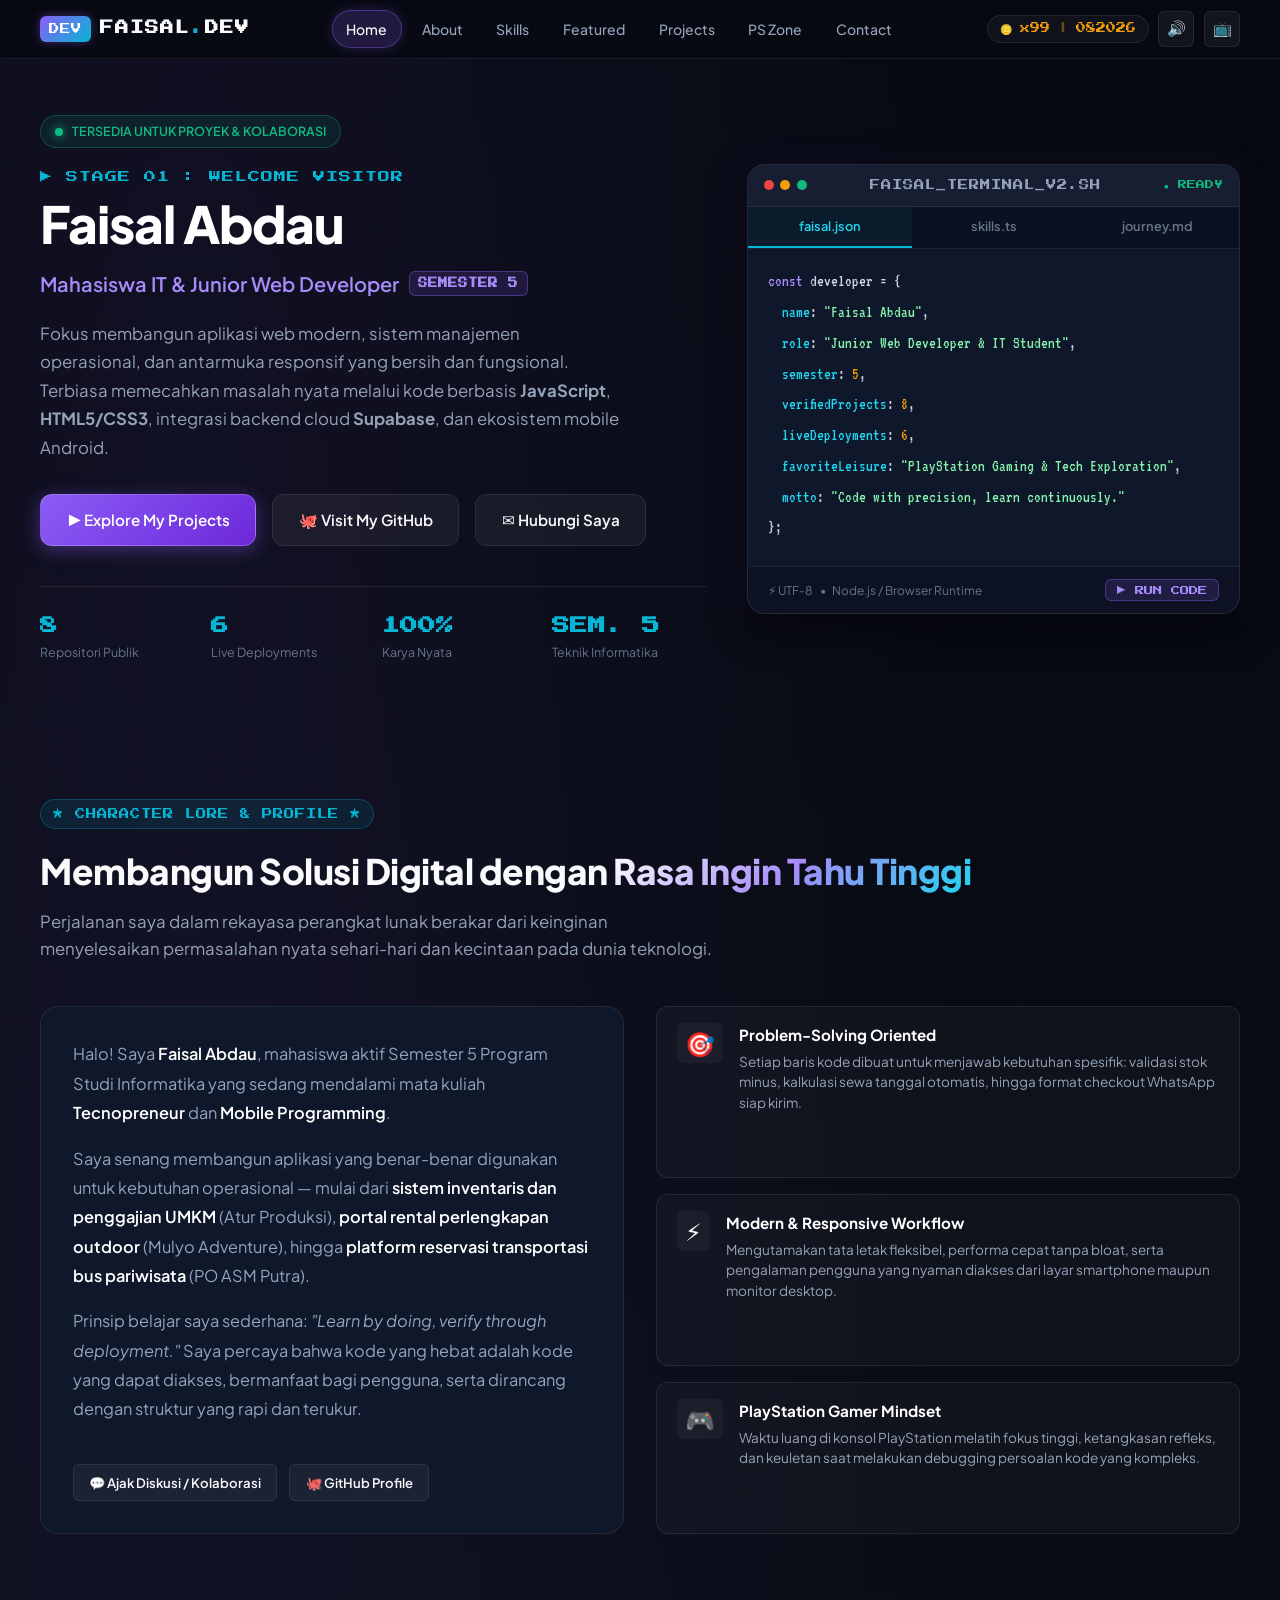
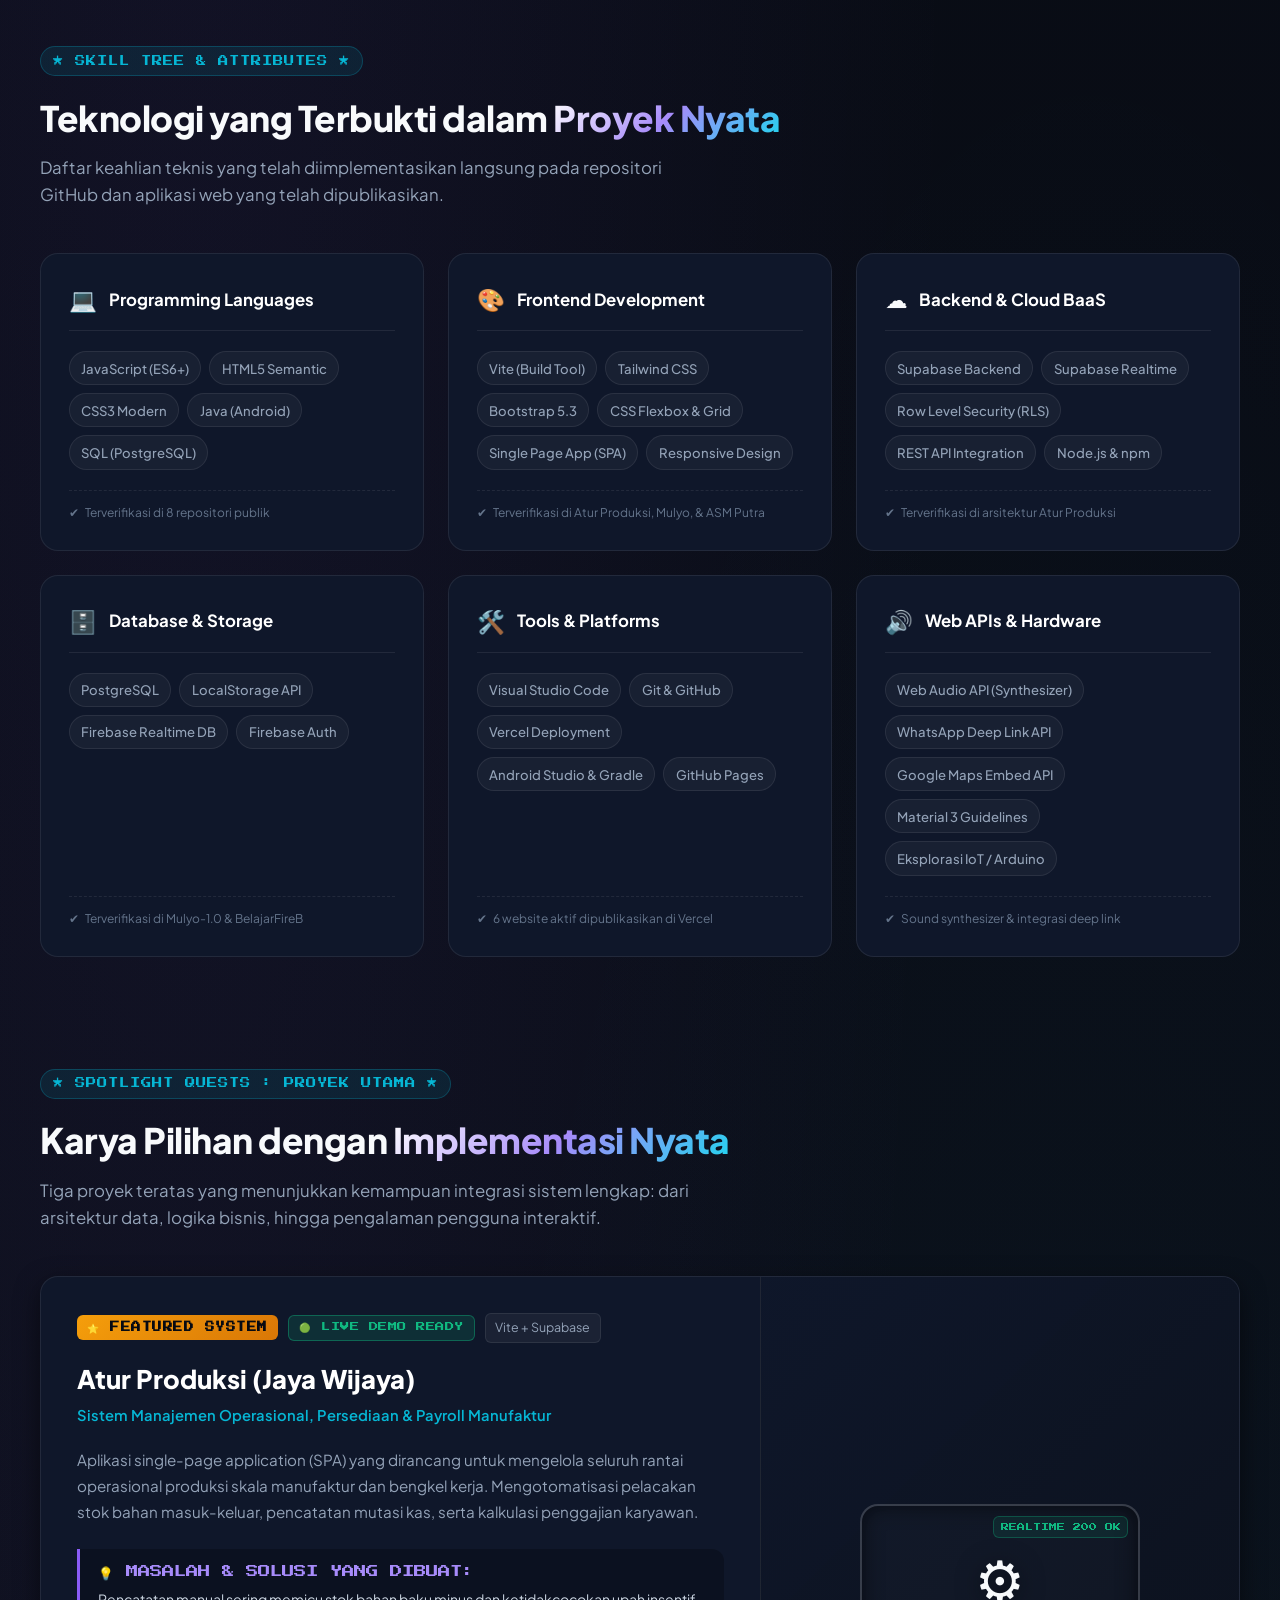
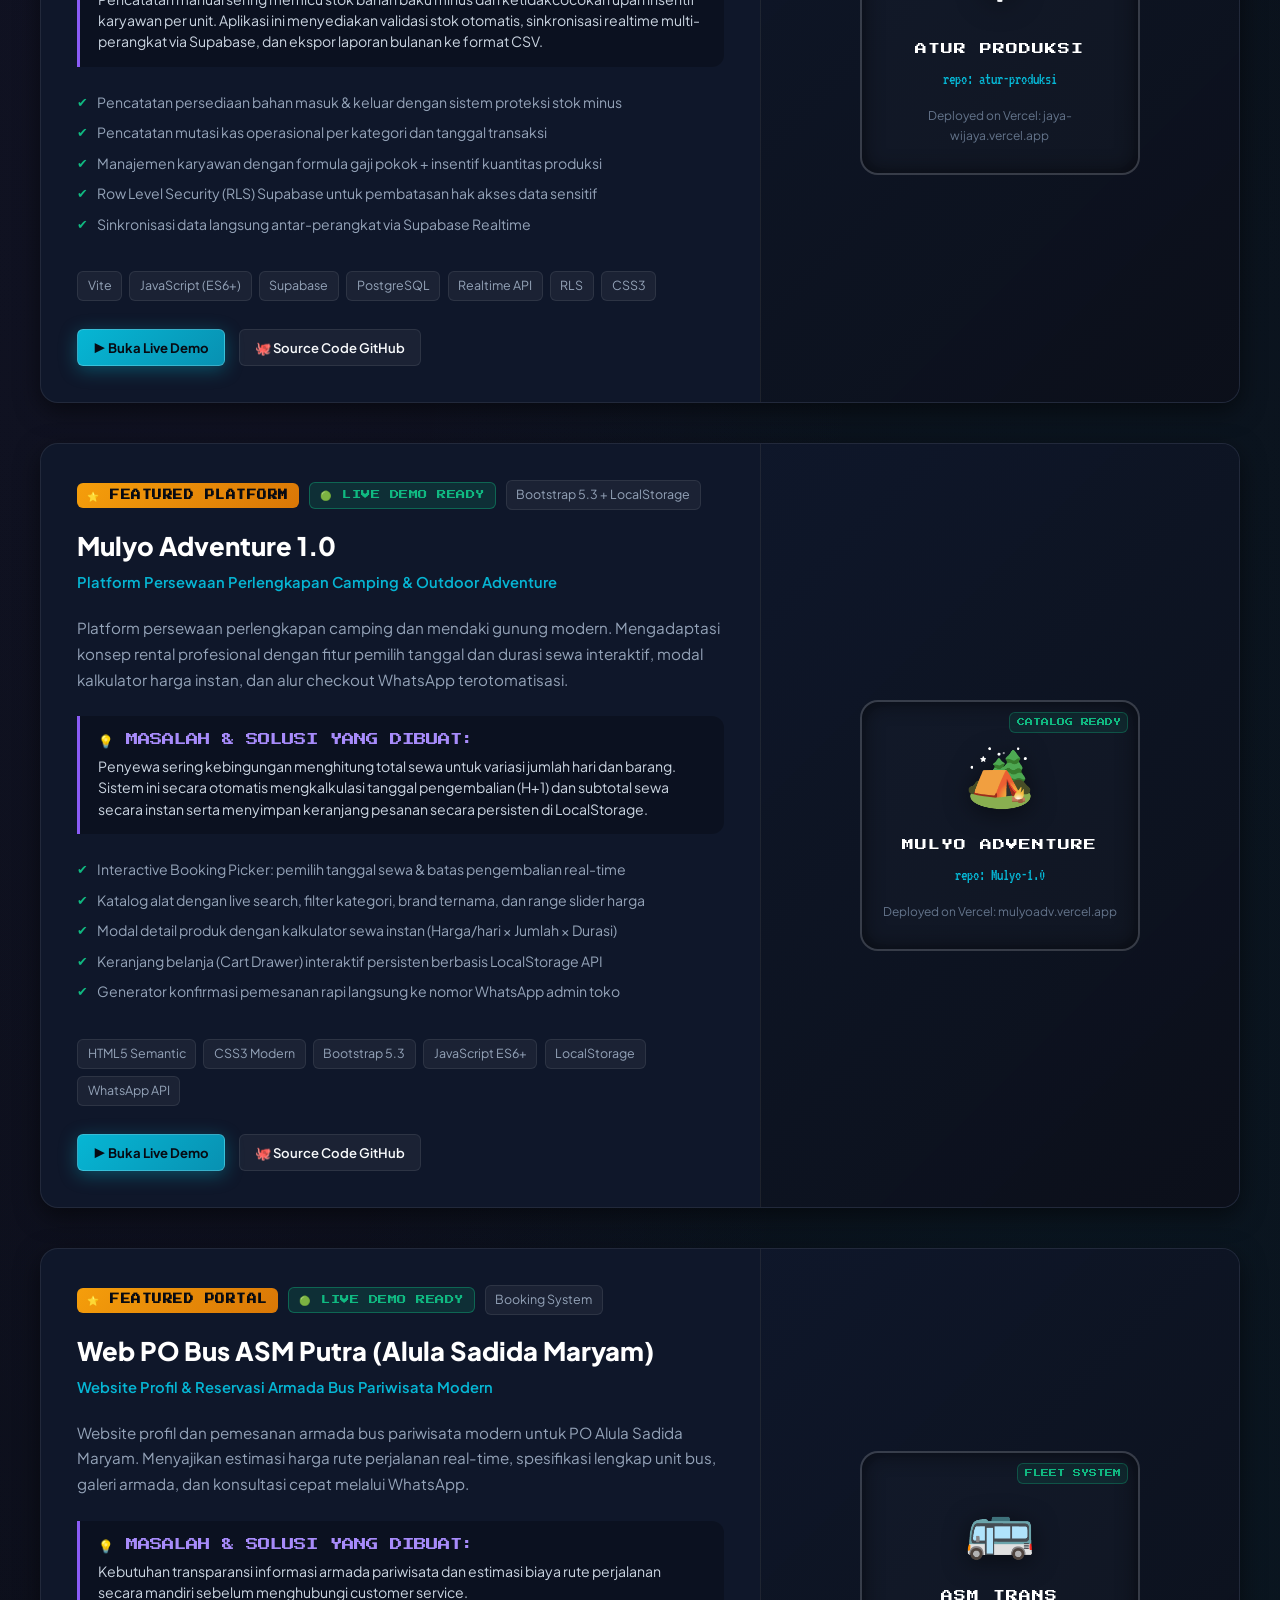
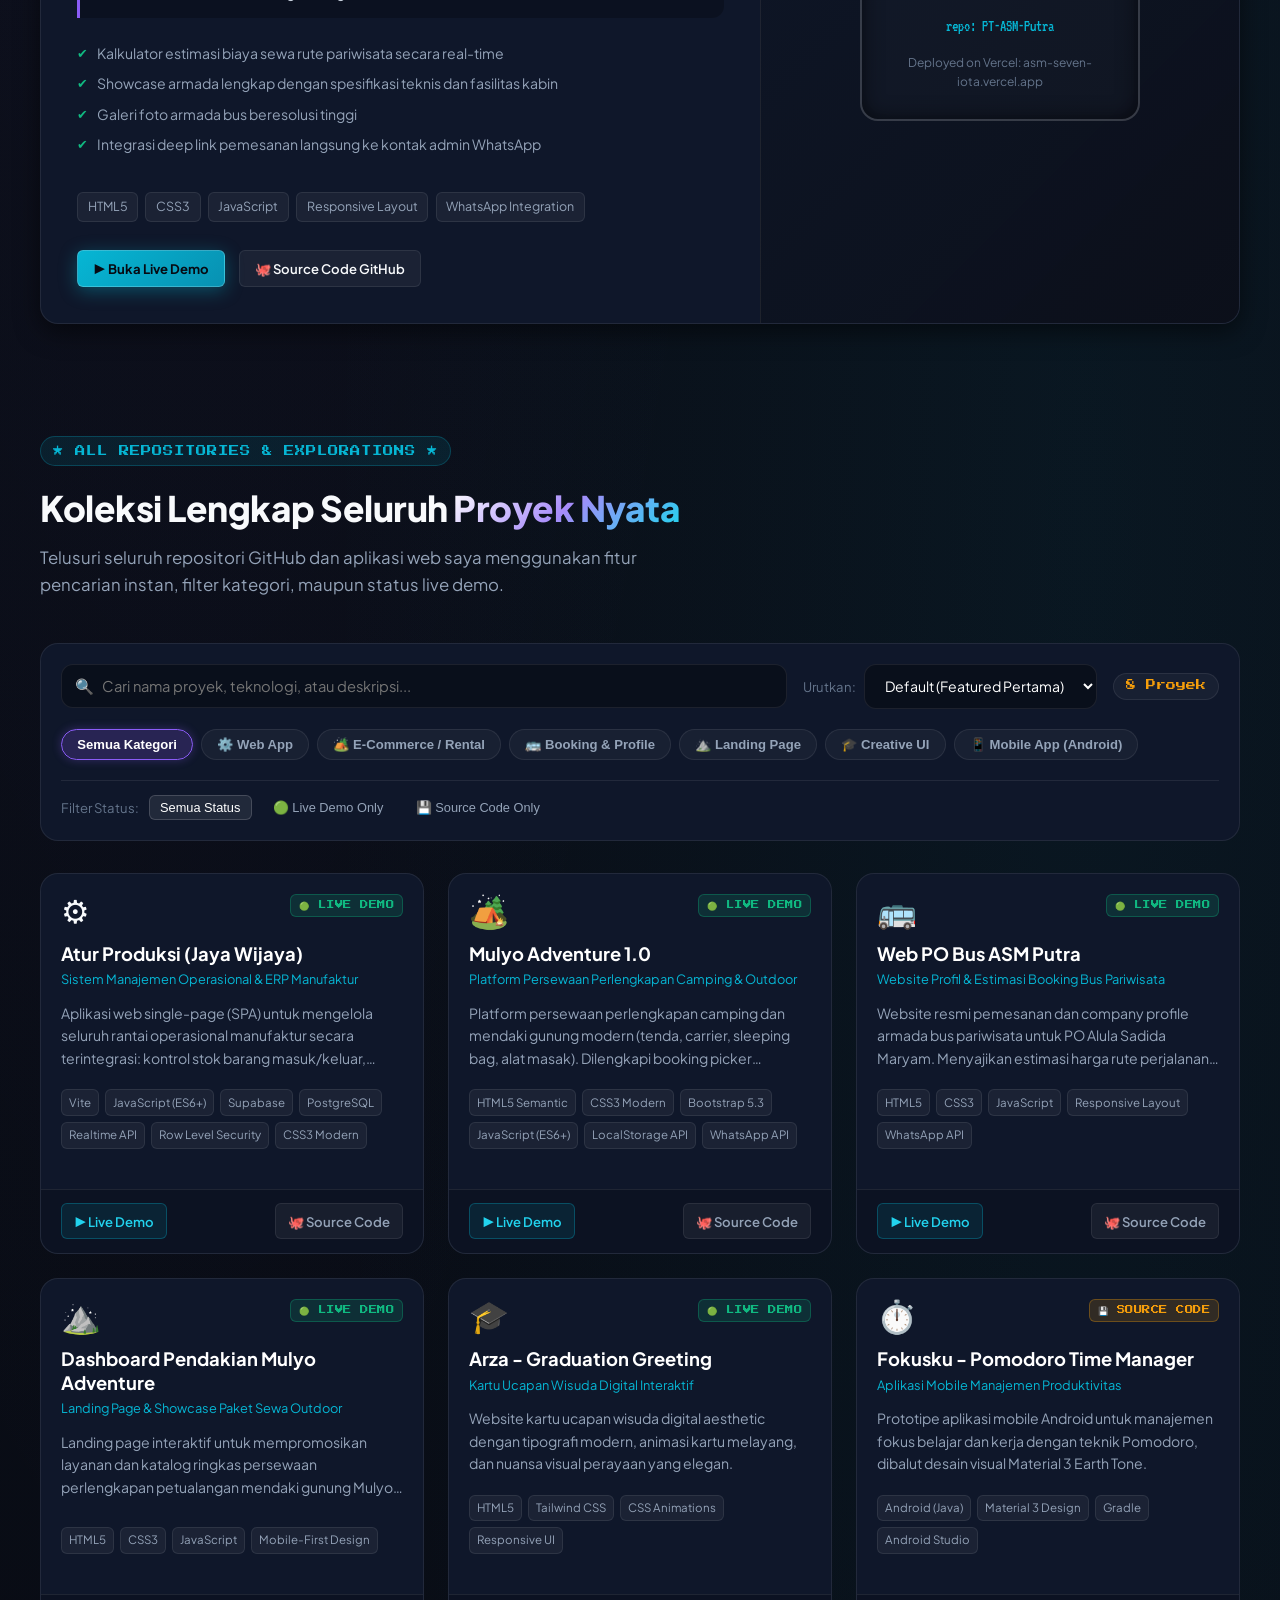
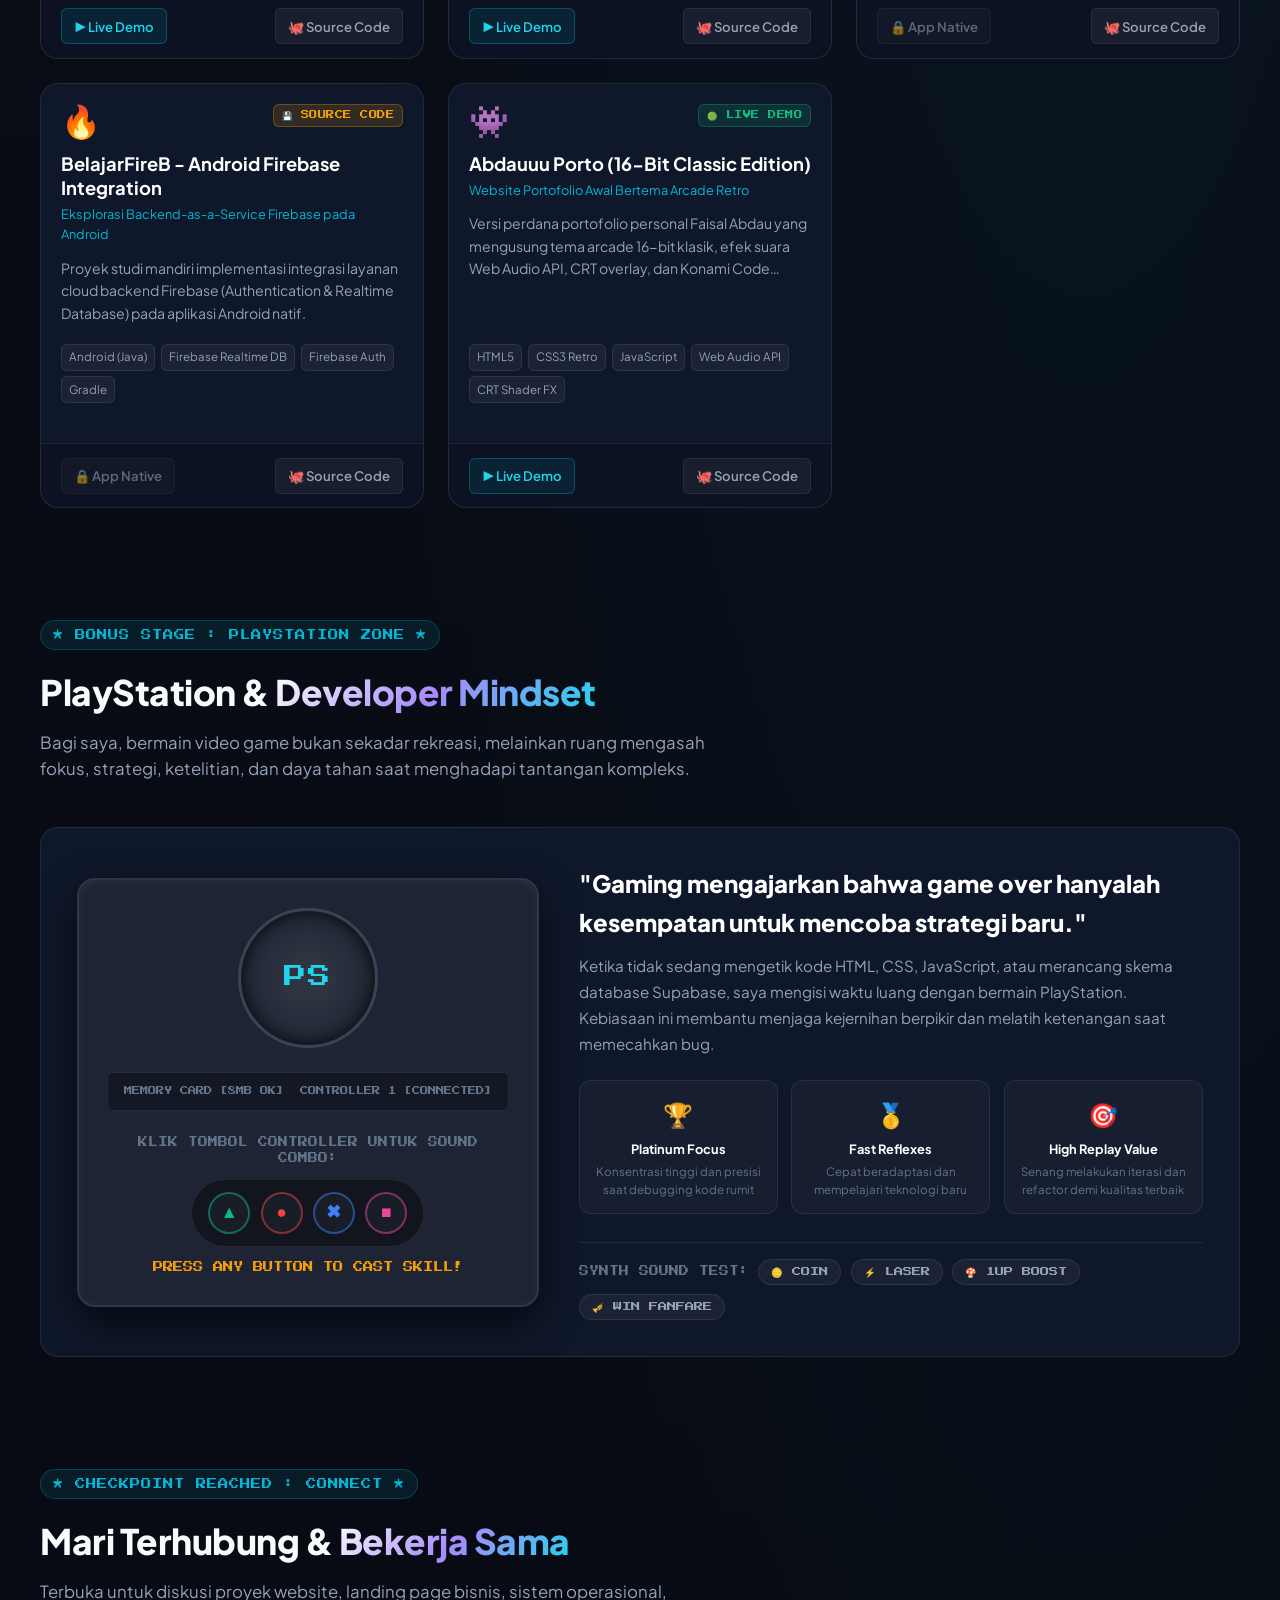
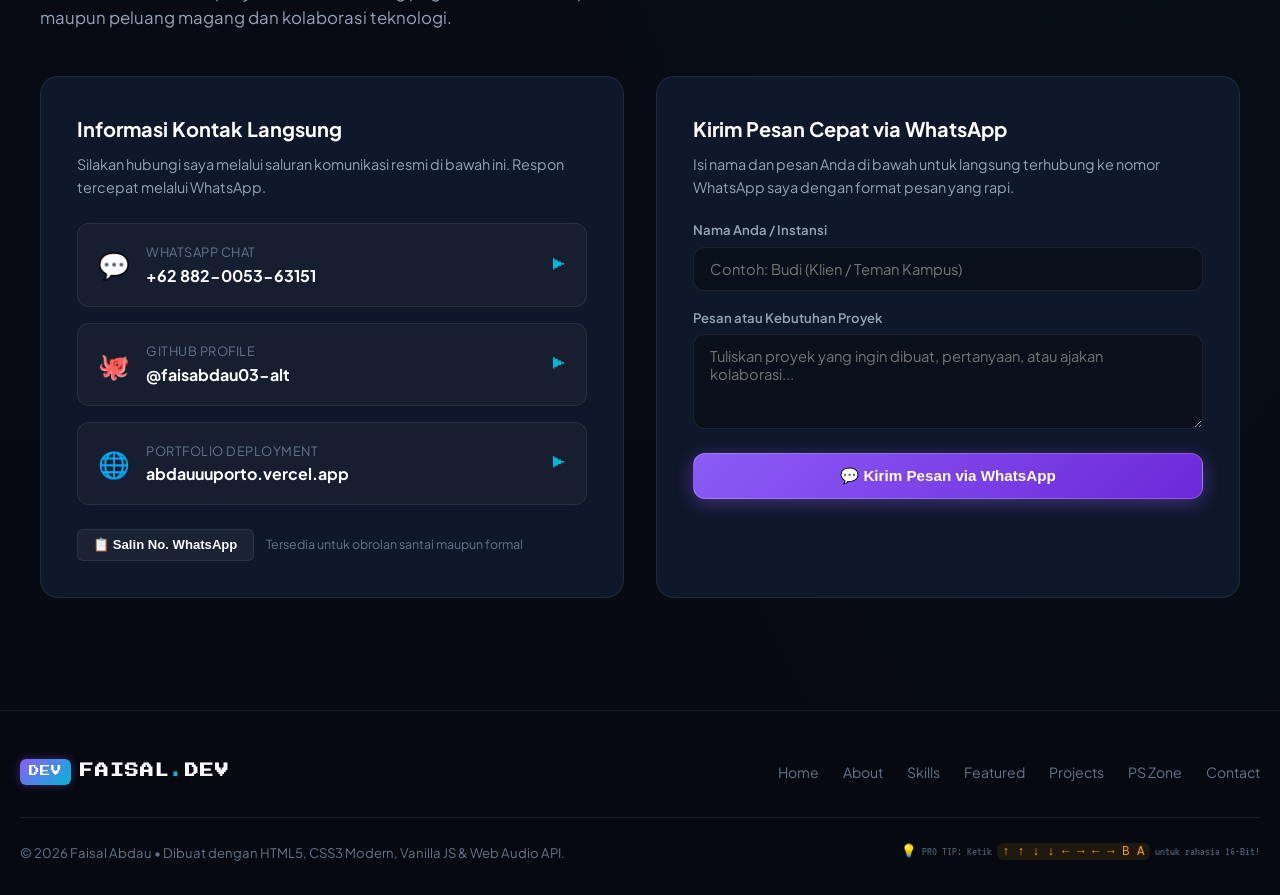
==== index.html @ 32df9ae3 "feat: initial commit modern developer portfolio with 16-bit retro touches" ====
<!DOCTYPE html>
<html lang="id">
<head>
  <meta charset="UTF-8">
  <meta name="viewport" content="width=device-width, initial-scale=1.0">
  <meta http-equiv="X-UA-Compatible" content="IE=edge">
  
  <title>FAISAL ABDAU | Junior Web Developer & IT Student</title>
  <meta name="description" content="Portofolio resmi Faisal Abdau (@faisabdau03-alt) — Mahasiswa IT Semester 5 & Junior Web Developer. Menampilkan proyek nyata seperti Atur Produksi, Mulyo Adventure, PO Bus ASM Putra, dan aplikasi mobile.">
  <meta name="author" content="Faisal Abdau">
  <meta name="keywords" content="Faisal Abdau, Web Developer, Frontend Developer, Portofolio Developer, Supabase, Vite, Bootstrap, Tailwind, Tecnopreneur">

  <!-- Open Graph Meta Tags (Optimized for Instagram Bio & Social Share) -->
  <meta property="og:title" content="FAISAL ABDAU | Web Developer Portfolio">
  <meta property="og:description" content="Karya nyata dan aplikasi web oleh Faisal Abdau. Jelajahi proyek live demo dan source code di GitHub.">
  <meta property="og:type" content="website">
  <meta property="og:url" content="https://abdauuuporto.vercel.app">
  <meta name="theme-color" content="#070a12">

  <!-- Favicon -->
  <link rel="icon" href="data:image/svg+xml,<svg xmlns=%22http://www.w3.org/2000/svg%22 viewBox=%220 0 100 100%22><text y=%22.9em%22 font-size=%2290%22>⚡</text></svg>">

  <!-- Fonts: Google Fonts (Plus Jakarta Sans for Crisp Readability + Press Start 2P & VT323 for Retro Accents) -->
  <link rel="preconnect" href="https://fonts.googleapis.com">
  <link rel="preconnect" href="https://fonts.gstatic.com" crossorigin>
  <link href="https://fonts.googleapis.com/css2?family=Plus+Jakarta+Sans:wght@400;500;600;700;800&family=Press+Start+2P&family=VT323&display=swap" rel="stylesheet">

  <!-- Stylesheet -->
  <link rel="stylesheet" href="style.css">
</head>
<body>

  <!-- Retro Scanlines CRT Overlay (Toggled via HUD Button) -->
  <div id="crtOverlay" class="crt-overlay" aria-hidden="true"></div>

  <!-- ====================================================================
       TOP ARCADE HUD NAVBAR
       ==================================================================== -->
  <header class="arcade-hud" role="banner">
    <div class="hud-inner">
      
      <!-- Brand Logo -->
      <a href="#hero" class="hud-brand" title="Faisal Abdau - Beranda" data-sfx="blip">
        <span class="brand-badge">DEV</span>
        <span class="brand-text">FAISAL<span class="brand-dot">.</span>DEV</span>
      </a>

      <!-- Desktop Nav Menu -->
      <nav class="hud-nav" aria-label="Navigasi Utama">
        <a href="#hero" class="hud-nav-link active" data-sfx="blip">Home</a>
        <a href="#about" class="hud-nav-link" data-sfx="blip">About</a>
        <a href="#skills" class="hud-nav-link" data-sfx="blip">Skills</a>
        <a href="#featured" class="hud-nav-link" data-sfx="blip">Featured</a>
        <a href="#projects" class="hud-nav-link" data-sfx="blip">Projects</a>
        <a href="#ps-zone" class="hud-nav-link" data-sfx="blip">PS Zone</a>
        <a href="#contact" class="hud-nav-link" data-sfx="blip">Contact</a>
      </nav>

      <!-- HUD Actions: Coins, SFX, CRT, Hamburger -->
      <div class="hud-actions">
        <!-- Coin Counter & Score Clicker -->
        <div class="hud-stats-pill" id="coinBtn" title="Klik untuk insert coin! (+100 Score)">
          <span>🪙</span>
          <span id="coinCount">x99</span>
          <span style="opacity: 0.4;">|</span>
          <span id="scoreVal">082026</span>
        </div>

        <!-- SFX Toggle -->
        <button type="button" class="hud-tool-btn" id="sfxToggle" title="Matikan/Hidupkan Efek Suara Web Audio API" aria-label="Toggle Sound FX">
          <span id="sfxIcon">🔊</span>
        </button>

        <!-- CRT Scanline Toggle -->
        <button type="button" class="hud-tool-btn" id="crtToggle" title="Aktifkan/Matikan Filter Retro Scanline CRT" aria-label="Toggle CRT Effect">
          <span id="crtIcon">📺</span>
        </button>

        <!-- Mobile Hamburger Button -->
        <button type="button" class="hamburger-btn" id="hamburgerBtn" aria-label="Buka Menu Mobile">
          ☰
        </button>
      </div>

    </div>

    <!-- Mobile Navigation Drawer -->
    <nav class="mobile-nav" id="mobileNav" aria-label="Navigasi Mobile">
      <a href="#hero" class="mobile-nav-link active" data-sfx="blip">Home</a>
      <a href="#about" class="mobile-nav-link" data-sfx="blip">About Me</a>
      <a href="#skills" class="mobile-nav-link" data-sfx="blip">Skills & Stack</a>
      <a href="#featured" class="mobile-nav-link" data-sfx="blip">Featured Projects</a>
      <a href="#projects" class="mobile-nav-link" data-sfx="blip">All Projects</a>
      <a href="#ps-zone" class="mobile-nav-link" data-sfx="blip">PlayStation Zone</a>
      <a href="#contact" class="mobile-nav-link" data-sfx="blip">Contact</a>
    </nav>
  </header>

  <!-- ====================================================================
       MAIN CONTENT WRAPPER
       ==================================================================== -->
  <main class="main-wrapper">

    <!-- ==================================================================
         HERO SECTION
         ================================================================== -->
    <section id="hero" class="hero-section">
      <div class="hero-grid">
        
        <!-- Left Column: Introduction & CTA -->
        <div class="hero-text-col">
          <div class="hero-status-pill">
            <span class="pulse-dot"></span>
            <span>TERSEDIA UNTUK PROYEK & KOLABORASI</span>
          </div>

          <p class="hero-greeting">▶ STAGE 01 : WELCOME VISITOR</p>
          <h1 class="hero-name">Faisal Abdau</h1>
          
          <div class="hero-role">
            <span>Mahasiswa IT & Junior Web Developer</span>
            <span class="hero-role-badge">SEMESTER 5</span>
          </div>

          <p class="hero-bio">
            Fokus membangun aplikasi web modern, sistem manajemen operasional, dan antarmuka responsif yang bersih dan fungsional. Terbiasa memecahkan masalah nyata melalui kode berbasis <strong>JavaScript</strong>, <strong>HTML5/CSS3</strong>, integrasi backend cloud <strong>Supabase</strong>, dan ekosistem mobile Android.
          </p>

          <div class="hero-cta-group">
            <a href="#projects" class="btn btn-primary" data-sfx="coin">
              <span>▶ Explore My Projects</span>
            </a>
            <a href="https://github.com/faisabdau03-alt" target="_blank" rel="noopener noreferrer" class="btn btn-secondary" data-sfx="select">
              <span>🐙 Visit My GitHub</span>
            </a>
            <a href="#contact" class="btn btn-secondary" data-sfx="blip">
              <span>✉ Hubungi Saya</span>
            </a>
          </div>

          <!-- Quick Stats Row (Based on Real Verified Data) -->
          <div class="hero-quick-stats">
            <div class="stat-item">
              <span class="stat-num">8</span>
              <span class="stat-label">Repositori Publik</span>
            </div>
            <div class="stat-item">
              <span class="stat-num">6</span>
              <span class="stat-label">Live Deployments</span>
            </div>
            <div class="stat-item">
              <span class="stat-num">100%</span>
              <span class="stat-label">Karya Nyata</span>
            </div>
            <div class="stat-item">
              <span class="stat-num">SEM. 5</span>
              <span class="stat-label">Teknik Informatika</span>
            </div>
          </div>
        </div>

        <!-- Right Column: Interactive Terminal Widget -->
        <div class="hero-visual-col">
          <div class="hero-widget-card">
            
            <div class="widget-header">
              <div class="widget-dots">
                <span class="w-dot red"></span>
                <span class="w-dot yellow"></span>
                <span class="w-dot green"></span>
              </div>
              <span class="widget-title">FAISAL_TERMINAL_V2.SH</span>
              <span style="font-family: var(--font-retro); font-size: 0.55rem; color: var(--accent-emerald);">● READY</span>
            </div>

            <!-- Terminal Tabs -->
            <div class="widget-tabs">
              <div class="widget-tab active" data-tab="profile">faisal.json</div>
              <div class="widget-tab" data-tab="skills">skills.ts</div>
              <div class="widget-tab" data-tab="journey">journey.md</div>
            </div>

            <!-- Terminal Code Display -->
            <div class="widget-body" id="terminalCodeBody">
              <div class="code-line"><span class="code-keyword">const</span> developer = {</div>
              <div class="code-line">&nbsp;&nbsp;<span class="code-prop">name</span>: <span class="code-str">"Faisal Abdau"</span>,</div>
              <div class="code-line">&nbsp;&nbsp;<span class="code-prop">role</span>: <span class="code-str">"Junior Web Developer & IT Student"</span>,</div>
              <div class="code-line">&nbsp;&nbsp;<span class="code-prop">semester</span>: <span class="code-num">5</span>,</div>
              <div class="code-line">&nbsp;&nbsp;<span class="code-prop">verifiedProjects</span>: <span class="code-num">8</span>,</div>
              <div class="code-line">&nbsp;&nbsp;<span class="code-prop">liveDeployments</span>: <span class="code-num">6</span>,</div>
              <div class="code-line">&nbsp;&nbsp;<span class="code-prop">favoriteLeisure</span>: <span class="code-str">"PlayStation Gaming & Tech Exploration"</span>,</div>
              <div class="code-line">&nbsp;&nbsp;<span class="code-prop">motto</span>: <span class="code-str">"Code with precision, learn continuously."</span></div>
              <div class="code-line">};</div>
            </div>

            <div class="widget-footer">
              <div class="widget-footer-info">
                <span>⚡ UTF-8</span>
                <span>•</span>
                <span>Node.js / Browser Runtime</span>
              </div>
              <button type="button" class="widget-interactive-btn" id="terminalRunBtn" title="Jalankan kode simulasi">
                ▶ RUN CODE
              </button>
            </div>

          </div>
        </div>

      </div>
    </section>


    <!-- ==================================================================
         ABOUT ME SECTION
         ================================================================== -->
    <section id="about" class="section">
      <div class="section-header">
        <span class="section-tag">★ CHARACTER LORE & PROFILE ★</span>
        <h2 class="section-title">Membangun Solusi Digital dengan <span class="gradient-text">Rasa Ingin Tahu Tinggi</span></h2>
        <p class="section-desc">
          Perjalanan saya dalam rekayasa perangkat lunak berakar dari keinginan menyelesaikan permasalahan nyata sehari-hari dan kecintaan pada dunia teknologi.
        </p>
      </div>

      <div class="about-grid">
        <!-- Narrative Card -->
        <article class="about-card">
          <div class="about-narrative">
            <p>
              Halo! Saya <strong>Faisal Abdau</strong>, mahasiswa aktif Semester 5 Program Studi Informatika yang sedang mendalami mata kuliah <strong>Tecnopreneur</strong> dan <strong>Mobile Programming</strong>.
            </p>
            <p>
              Saya senang membangun aplikasi yang benar-benar digunakan untuk kebutuhan operasional — mulai dari <strong>sistem inventaris dan penggajian UMKM</strong> (Atur Produksi), <strong>portal rental perlengkapan outdoor</strong> (Mulyo Adventure), hingga <strong>platform reservasi transportasi bus pariwisata</strong> (PO ASM Putra).
            </p>
            <p>
              Prinsip belajar saya sederhana: <em>"Learn by doing, verify through deployment."</em> Saya percaya bahwa kode yang hebat adalah kode yang dapat diakses, bermanfaat bagi pengguna, serta dirancang dengan struktur yang rapi dan terukur.
            </p>
          </div>

          <div style="display: flex; gap: 0.75rem; flex-wrap: wrap;">
            <a href="#contact" class="btn btn-secondary btn-sm" data-sfx="coin">
              <span>💬 Ajak Diskusi / Kolaborasi</span>
            </a>
            <a href="https://github.com/faisabdau03-alt" target="_blank" rel="noopener noreferrer" class="btn btn-secondary btn-sm" data-sfx="select">
              <span>🐙 GitHub Profile</span>
            </a>
          </div>
        </article>

        <!-- Pillars Card -->
        <div class="about-pillars">
          <div class="pillar-item">
            <div class="pillar-icon">🎯</div>
            <div>
              <h3 class="pillar-title">Problem-Solving Oriented</h3>
              <p class="pillar-desc">
                Setiap baris kode dibuat untuk menjawab kebutuhan spesifik: validasi stok minus, kalkulasi sewa tanggal otomatis, hingga format checkout WhatsApp siap kirim.
              </p>
            </div>
          </div>

          <div class="pillar-item">
            <div class="pillar-icon">⚡</div>
            <div>
              <h3 class="pillar-title">Modern & Responsive Workflow</h3>
              <p class="pillar-desc">
                Mengutamakan tata letak fleksibel, performa cepat tanpa bloat, serta pengalaman pengguna yang nyaman diakses dari layar smartphone maupun monitor desktop.
              </p>
            </div>
          </div>

          <div class="pillar-item">
            <div class="pillar-icon">🎮</div>
            <div>
              <h3 class="pillar-title">PlayStation Gamer Mindset</h3>
              <p class="pillar-desc">
                Waktu luang di konsol PlayStation melatih fokus tinggi, ketangkasan refleks, dan keuletan saat melakukan debugging persoalan kode yang kompleks.
              </p>
            </div>
          </div>
        </div>
      </div>
    </section>


    <!-- ==================================================================
         SKILLS & TECHNOLOGIES
         ================================================================== -->
    <section id="skills" class="section">
      <div class="section-header">
        <span class="section-tag">★ SKILL TREE & ATTRIBUTES ★</span>
        <h2 class="section-title">Teknologi yang Terbukti dalam <span class="gradient-text">Proyek Nyata</span></h2>
        <p class="section-desc">
          Daftar keahlian teknis yang telah diimplementasikan langsung pada repositori GitHub dan aplikasi web yang telah dipublikasikan.
        </p>
      </div>

      <div class="skills-categories-grid">
        
        <!-- Category 1: Languages -->
        <div class="skill-category-card">
          <div class="skill-cat-header">
            <span class="skill-cat-icon">💻</span>
            <h3 class="skill-cat-title">Programming Languages</h3>
          </div>
          <div class="skill-tags-list">
            <span class="skill-pill">JavaScript (ES6+)</span>
            <span class="skill-pill">HTML5 Semantic</span>
            <span class="skill-pill">CSS3 Modern</span>
            <span class="skill-pill">Java (Android)</span>
            <span class="skill-pill">SQL (PostgreSQL)</span>
          </div>
          <div class="skill-proof-note">
            <span>✔</span> Terverifikasi di 8 repositori publik
          </div>
        </div>

        <!-- Category 2: Frontend Development -->
        <div class="skill-category-card">
          <div class="skill-cat-header">
            <span class="skill-cat-icon">🎨</span>
            <h3 class="skill-cat-title">Frontend Development</h3>
          </div>
          <div class="skill-tags-list">
            <span class="skill-pill">Vite (Build Tool)</span>
            <span class="skill-pill">Tailwind CSS</span>
            <span class="skill-pill">Bootstrap 5.3</span>
            <span class="skill-pill">CSS Flexbox & Grid</span>
            <span class="skill-pill">Single Page App (SPA)</span>
            <span class="skill-pill">Responsive Design</span>
          </div>
          <div class="skill-proof-note">
            <span>✔</span> Terverifikasi di Atur Produksi, Mulyo, & ASM Putra
          </div>
        </div>

        <!-- Category 3: Backend & BaaS -->
        <div class="skill-category-card">
          <div class="skill-cat-header">
            <span class="skill-cat-icon">☁️</span>
            <h3 class="skill-cat-title">Backend & Cloud BaaS</h3>
          </div>
          <div class="skill-tags-list">
            <span class="skill-pill">Supabase Backend</span>
            <span class="skill-pill">Supabase Realtime</span>
            <span class="skill-pill">Row Level Security (RLS)</span>
            <span class="skill-pill">REST API Integration</span>
            <span class="skill-pill">Node.js & npm</span>
          </div>
          <div class="skill-proof-note">
            <span>✔</span> Terverifikasi di arsitektur Atur Produksi
          </div>
        </div>

        <!-- Category 4: Database & Storage -->
        <div class="skill-category-card">
          <div class="skill-cat-header">
            <span class="skill-cat-icon">🗄️</span>
            <h3 class="skill-cat-title">Database & Storage</h3>
          </div>
          <div class="skill-tags-list">
            <span class="skill-pill">PostgreSQL</span>
            <span class="skill-pill">LocalStorage API</span>
            <span class="skill-pill">Firebase Realtime DB</span>
            <span class="skill-pill">Firebase Auth</span>
          </div>
          <div class="skill-proof-note">
            <span>✔</span> Terverifikasi di Mulyo-1.0 & BelajarFireB
          </div>
        </div>

        <!-- Category 5: Tools & Deployment -->
        <div class="skill-category-card">
          <div class="skill-cat-header">
            <span class="skill-cat-icon">🛠️</span>
            <h3 class="skill-cat-title">Tools & Platforms</h3>
          </div>
          <div class="skill-tags-list">
            <span class="skill-pill">Visual Studio Code</span>
            <span class="skill-pill">Git & GitHub</span>
            <span class="skill-pill">Vercel Deployment</span>
            <span class="skill-pill">Android Studio & Gradle</span>
            <span class="skill-pill">GitHub Pages</span>
          </div>
          <div class="skill-proof-note">
            <span>✔</span> 6 website aktif dipublikasikan di Vercel
          </div>
        </div>

        <!-- Category 6: Interactive APIs & Audio -->
        <div class="skill-category-card">
          <div class="skill-cat-header">
            <span class="skill-cat-icon">🔊</span>
            <h3 class="skill-cat-title">Web APIs & Hardware</h3>
          </div>
          <div class="skill-tags-list">
            <span class="skill-pill">Web Audio API (Synthesizer)</span>
            <span class="skill-pill">WhatsApp Deep Link API</span>
            <span class="skill-pill">Google Maps Embed API</span>
            <span class="skill-pill">Material 3 Guidelines</span>
            <span class="skill-pill">Eksplorasi IoT / Arduino</span>
          </div>
          <div class="skill-proof-note">
            <span>✔</span> Sound synthesizer & integrasi deep link
          </div>
        </div>

      </div>
    </section>


    <!-- ==================================================================
         FEATURED PROJECTS (Deep Dive Spotlight)
         ================================================================== -->
    <section id="featured" class="section">
      <div class="section-header">
        <span class="section-tag">★ SPOTLIGHT QUESTS : PROYEK UTAMA ★</span>
        <h2 class="section-title">Karya Pilihan dengan <span class="gradient-text">Implementasi Nyata</span></h2>
        <p class="section-desc">
          Tiga proyek teratas yang menunjukkan kemampuan integrasi sistem lengkap: dari arsitektur data, logika bisnis, hingga pengalaman pengguna interaktif.
        </p>
      </div>

      <div class="featured-grid">

        <!-- SPOTLIGHT 1: Atur Produksi -->
        <article class="featured-card">
          <div class="featured-card-body">
            <div class="featured-badges">
              <span class="badge-featured">⭐ FEATURED SYSTEM</span>
              <span class="badge-status live">🟢 LIVE DEMO READY</span>
              <span class="tech-chip">Vite + Supabase</span>
            </div>

            <h3 class="featured-title">Atur Produksi (Jaya Wijaya)</h3>
            <span class="featured-subtitle">Sistem Manajemen Operasional, Persediaan & Payroll Manufaktur</span>

            <p class="featured-description">
              Aplikasi single-page application (SPA) yang dirancang untuk mengelola seluruh rantai operasional produksi skala manufaktur dan bengkel kerja. Mengotomatisasi pelacakan stok bahan masuk-keluar, pencatatan mutasi kas, serta kalkulasi penggajian karyawan.
            </p>

            <div class="deep-dive-box">
              <span class="deep-dive-title">💡 MASALAH & SOLUSI YANG DIBUAT:</span>
              <p class="deep-dive-text">
                Pencatatan manual sering memicu stok bahan baku minus dan ketidakcocokan upah insentif karyawan per unit. Aplikasi ini menyediakan validasi stok otomatis, sinkronisasi realtime multi-perangkat via Supabase, dan ekspor laporan bulanan ke format CSV.
              </p>
            </div>

            <ul class="featured-features-list">
              <li>Pencatatan persediaan bahan masuk & keluar dengan sistem proteksi stok minus</li>
              <li>Pencatatan mutasi kas operasional per kategori dan tanggal transaksi</li>
              <li>Manajemen karyawan dengan formula gaji pokok + insentif kuantitas produksi</li>
              <li>Row Level Security (RLS) Supabase untuk pembatasan hak akses data sensitif</li>
              <li>Sinkronisasi data langsung antar-perangkat via Supabase Realtime</li>
            </ul>

            <div class="featured-tech-row">
              <span class="tech-chip">Vite</span>
              <span class="tech-chip">JavaScript (ES6+)</span>
              <span class="tech-chip">Supabase</span>
              <span class="tech-chip">PostgreSQL</span>
              <span class="tech-chip">Realtime API</span>
              <span class="tech-chip">RLS</span>
              <span class="tech-chip">CSS3</span>
            </div>

            <div class="featured-actions">
              <a href="https://jaya-wijaya.vercel.app" target="_blank" rel="noopener noreferrer" class="btn btn-cyan btn-sm" data-sfx="coin">
                <span>▶ Buka Live Demo</span>
              </a>
              <a href="https://github.com/faisabdau03-alt/atur-produksi" target="_blank" rel="noopener noreferrer" class="btn btn-secondary btn-sm" data-sfx="select">
                <span>🐙 Source Code GitHub</span>
              </a>
            </div>
          </div>

          <div class="featured-card-visual">
            <div class="visual-cartridge">
              <span class="visual-scan-badge">REALTIME 200 OK</span>
              <div class="visual-big-icon">⚙️</div>
              <div class="visual-title-tag">ATUR PRODUKSI</div>
              <div class="visual-repo-name">repo: atur-produksi</div>
              <p style="font-size: 0.75rem; color: var(--text-muted); margin-top: 0.85rem;">
                Deployed on Vercel: jaya-wijaya.vercel.app
              </p>
            </div>
          </div>
        </article>


        <!-- SPOTLIGHT 2: Mulyo Adventure 1.0 -->
        <article class="featured-card">
          <div class="featured-card-body">
            <div class="featured-badges">
              <span class="badge-featured">⭐ FEATURED PLATFORM</span>
              <span class="badge-status live">🟢 LIVE DEMO READY</span>
              <span class="tech-chip">Bootstrap 5.3 + LocalStorage</span>
            </div>

            <h3 class="featured-title">Mulyo Adventure 1.0</h3>
            <span class="featured-subtitle">Platform Persewaan Perlengkapan Camping & Outdoor Adventure</span>

            <p class="featured-description">
              Platform persewaan perlengkapan camping dan mendaki gunung modern. Mengadaptasi konsep rental profesional dengan fitur pemilih tanggal dan durasi sewa interaktif, modal kalkulator harga instan, dan alur checkout WhatsApp terotomatisasi.
            </p>

            <div class="deep-dive-box">
              <span class="deep-dive-title">💡 MASALAH & SOLUSI YANG DIBUAT:</span>
              <p class="deep-dive-text">
                Penyewa sering kebingungan menghitung total sewa untuk variasi jumlah hari dan barang. Sistem ini secara otomatis mengkalkulasi tanggal pengembalian (H+1) dan subtotal sewa secara instan serta menyimpan keranjang pesanan secara persisten di LocalStorage.
              </p>
            </div>

            <ul class="featured-features-list">
              <li>Interactive Booking Picker: pemilih tanggal sewa & batas pengembalian real-time</li>
              <li>Katalog alat dengan live search, filter kategori, brand ternama, dan range slider harga</li>
              <li>Modal detail produk dengan kalkulator sewa instan (Harga/hari × Jumlah × Durasi)</li>
              <li>Keranjang belanja (Cart Drawer) interaktif persisten berbasis LocalStorage API</li>
              <li>Generator konfirmasi pemesanan rapi langsung ke nomor WhatsApp admin toko</li>
            </ul>

            <div class="featured-tech-row">
              <span class="tech-chip">HTML5 Semantic</span>
              <span class="tech-chip">CSS3 Modern</span>
              <span class="tech-chip">Bootstrap 5.3</span>
              <span class="tech-chip">JavaScript ES6+</span>
              <span class="tech-chip">LocalStorage</span>
              <span class="tech-chip">WhatsApp API</span>
            </div>

            <div class="featured-actions">
              <a href="https://mulyoadv.vercel.app" target="_blank" rel="noopener noreferrer" class="btn btn-cyan btn-sm" data-sfx="coin">
                <span>▶ Buka Live Demo</span>
              </a>
              <a href="https://github.com/faisabdau03-alt/Mulyo-1.0" target="_blank" rel="noopener noreferrer" class="btn btn-secondary btn-sm" data-sfx="select">
                <span>🐙 Source Code GitHub</span>
              </a>
            </div>
          </div>

          <div class="featured-card-visual">
            <div class="visual-cartridge">
              <span class="visual-scan-badge">CATALOG READY</span>
              <div class="visual-big-icon">🏕️</div>
              <div class="visual-title-tag">MULYO ADVENTURE</div>
              <div class="visual-repo-name">repo: Mulyo-1.0</div>
              <p style="font-size: 0.75rem; color: var(--text-muted); margin-top: 0.85rem;">
                Deployed on Vercel: mulyoadv.vercel.app
              </p>
            </div>
          </div>
        </article>


        <!-- SPOTLIGHT 3: Web PO Bus ASM Putra -->
        <article class="featured-card">
          <div class="featured-card-body">
            <div class="featured-badges">
              <span class="badge-featured">⭐ FEATURED PORTAL</span>
              <span class="badge-status live">🟢 LIVE DEMO READY</span>
              <span class="tech-chip">Booking System</span>
            </div>

            <h3 class="featured-title">Web PO Bus ASM Putra (Alula Sadida Maryam)</h3>
            <span class="featured-subtitle">Website Profil & Reservasi Armada Bus Pariwisata Modern</span>

            <p class="featured-description">
              Website profil dan pemesanan armada bus pariwisata modern untuk PO Alula Sadida Maryam. Menyajikan estimasi harga rute perjalanan real-time, spesifikasi lengkap unit bus, galeri armada, dan konsultasi cepat melalui WhatsApp.
            </p>

            <div class="deep-dive-box">
              <span class="deep-dive-title">💡 MASALAH & SOLUSI YANG DIBUAT:</span>
              <p class="deep-dive-text">
                Kebutuhan transparansi informasi armada pariwisata dan estimasi biaya rute perjalanan secara mandiri sebelum menghubungi customer service.
              </p>
            </div>

            <ul class="featured-features-list">
              <li>Kalkulator estimasi biaya sewa rute pariwisata secara real-time</li>
              <li>Showcase armada lengkap dengan spesifikasi teknis dan fasilitas kabin</li>
              <li>Galeri foto armada bus beresolusi tinggi</li>
              <li>Integrasi deep link pemesanan langsung ke kontak admin WhatsApp</li>
            </ul>

            <div class="featured-tech-row">
              <span class="tech-chip">HTML5</span>
              <span class="tech-chip">CSS3</span>
              <span class="tech-chip">JavaScript</span>
              <span class="tech-chip">Responsive Layout</span>
              <span class="tech-chip">WhatsApp Integration</span>
            </div>

            <div class="featured-actions">
              <a href="https://asm-seven-iota.vercel.app" target="_blank" rel="noopener noreferrer" class="btn btn-cyan btn-sm" data-sfx="coin">
                <span>▶ Buka Live Demo</span>
              </a>
              <a href="https://github.com/faisabdau03-alt/PT-ASM-Putra" target="_blank" rel="noopener noreferrer" class="btn btn-secondary btn-sm" data-sfx="select">
                <span>🐙 Source Code GitHub</span>
              </a>
            </div>
          </div>

          <div class="featured-card-visual">
            <div class="visual-cartridge">
              <span class="visual-scan-badge">FLEET SYSTEM</span>
              <div class="visual-big-icon">🚌</div>
              <div class="visual-title-tag">ASM TRANS</div>
              <div class="visual-repo-name">repo: PT-ASM-Putra</div>
              <p style="font-size: 0.75rem; color: var(--text-muted); margin-top: 0.85rem;">
                Deployed on Vercel: asm-seven-iota.vercel.app
              </p>
            </div>
          </div>
        </article>

      </div>
    </section>


    <!-- ==================================================================
         ALL PROJECTS SHOWCASE (Search, Filter, Sort)
         ================================================================== -->
    <section id="projects" class="section">
      <div class="section-header">
        <span class="section-tag">★ ALL REPOSITORIES & EXPLORATIONS ★</span>
        <h2 class="section-title">Koleksi Lengkap Seluruh <span class="gradient-text">Proyek Nyata</span></h2>
        <p class="section-desc">
          Telusuri seluruh repositori GitHub dan aplikasi web saya menggunakan fitur pencarian instan, filter kategori, maupun status live demo.
        </p>
      </div>

      <!-- Filter & Search Toolbar -->
      <div class="projects-filter-bar">
        
        <!-- Top Row: Search & Sort -->
        <div class="filter-top-row">
          <div class="search-input-wrap">
            <span class="search-icon">🔍</span>
            <input type="text" id="projectSearchInput" placeholder="Cari nama proyek, teknologi, atau deskripsi..." aria-label="Cari Proyek">
            <button type="button" class="clear-search-btn" id="clearSearchBtn" aria-label="Hapus Pencarian">✕</button>
          </div>

          <div class="sort-select-wrap">
            <label for="projectSortSelect" class="sort-label">Urutkan:</label>
            <select id="projectSortSelect" class="sort-select">
              <option value="default">Default (Featured Pertama)</option>
              <option value="name-asc">Nama Proyek (A - Z)</option>
              <option value="name-desc">Nama Proyek (Z - A)</option>
            </select>
          </div>

          <div class="hud-stats-pill" style="margin-left: auto;">
            <span id="projectCountBadge">8 Proyek</span>
          </div>
        </div>

        <!-- Middle Row: Category Filter Buttons -->
        <div class="filter-pills-row">
          <button type="button" class="filter-btn active" data-category="all">
            <span>Semua Kategori</span>
          </button>
          <button type="button" class="filter-btn" data-category="webapp">
            <span>⚙️ Web App</span>
          </button>
          <button type="button" class="filter-btn" data-category="ecommerce">
            <span>🏕️ E-Commerce / Rental</span>
          </button>
          <button type="button" class="filter-btn" data-category="booking">
            <span>🚌 Booking & Profile</span>
          </button>
          <button type="button" class="filter-btn" data-category="landing">
            <span>⛰️ Landing Page</span>
          </button>
          <button type="button" class="filter-btn" data-category="creative">
            <span>🎓 Creative UI</span>
          </button>
          <button type="button" class="filter-btn" data-category="mobile">
            <span>📱 Mobile App (Android)</span>
          </button>
        </div>

        <!-- Bottom Row: Status Filter -->
        <div class="filter-status-row">
          <span>Filter Status:</span>
          <button type="button" class="status-toggle-btn active" data-status="all">Semua Status</button>
          <button type="button" class="status-toggle-btn" data-status="live">🟢 Live Demo Only</button>
          <button type="button" class="status-toggle-btn" data-status="source">💾 Source Code Only</button>
        </div>

      </div>

      <!-- Projects Cards Grid (Rendered dynamically by script.js & projects-data.js) -->
      <div class="projects-cards-grid" id="projectsGrid">
        <!-- Dynamic Cards Injected Here -->
      </div>
    </section>


    <!-- ==================================================================
         HOBBY: PLAYSTATION ZONE (Retro 16-Bit Corner)
         ================================================================== -->
    <section id="ps-zone" class="section">
      <div class="section-header">
        <span class="section-tag">★ BONUS STAGE : PLAYSTATION ZONE ★</span>
        <h2 class="section-title">PlayStation & <span class="gradient-text">Developer Mindset</span></h2>
        <p class="section-desc">
          Bagi saya, bermain video game bukan sekadar rekreasi, melainkan ruang mengasah fokus, strategi, ketelitian, dan daya tahan saat menghadapi tantangan kompleks.
        </p>
      </div>

      <div class="ps-zone-container">
        <div class="ps-zone-grid">
          
          <!-- Left: 16-Bit Console & Interactive DualShock Controller -->
          <div class="ps-chassis">
            <div class="ps-disc-lid">
              <span class="ps-logo-disc">PS</span>
            </div>

            <div class="ps-ports-row">
              <span class="ps-port-slot">MEMORY CARD [8MB OK]</span>
              <span class="ps-port-slot">CONTROLLER 1 [CONNECTED]</span>
            </div>

            <div class="ps-controller-pad">
              <p class="pad-label">KLIK TOMBOL CONTROLLER UNTUK SOUND COMBO:</p>
              
              <div class="ps-buttons-deck">
                <button type="button" class="ps-action-btn btn-tri" data-combo="TRI" title="Triangle Skill" aria-label="Tombol Segitiga">▲</button>
                <button type="button" class="ps-action-btn btn-cir" data-combo="CIR" title="Circle Skill" aria-label="Tombol Lingkaran">●</button>
                <button type="button" class="ps-action-btn btn-cro" data-combo="CRO" title="Cross Skill" aria-label="Tombol Silang">✖</button>
                <button type="button" class="ps-action-btn btn-squ" data-combo="SQU" title="Square Skill" aria-label="Tombol Kotak">■</button>
              </div>

              <div id="comboDisplayText" class="combo-display-text">PRESS ANY BUTTON TO CAST SKILL!</div>
            </div>
          </div>

          <!-- Right: Lore, Trophies & Soundboard -->
          <div class="ps-info-content">
            <h3 class="ps-content-title">"Gaming mengajarkan bahwa game over hanyalah kesempatan untuk mencoba strategi baru."</h3>
            
            <p class="ps-content-desc">
              Ketika tidak sedang mengetik kode HTML, CSS, JavaScript, atau merancang skema database Supabase, saya mengisi waktu luang dengan bermain PlayStation. Kebiasaan ini membantu menjaga kejernihan berpikir dan melatih ketenangan saat memecahkan bug.
            </p>

            <!-- Trophies -->
            <div class="trophy-grid">
              <div class="trophy-card">
                <div class="t-icon">🏆</div>
                <div class="t-name">Platinum Focus</div>
                <div class="t-desc">Konsentrasi tinggi dan presisi saat debugging kode rumit</div>
              </div>

              <div class="trophy-card">
                <div class="t-icon">🥇</div>
                <div class="t-name">Fast Reflexes</div>
                <div class="t-desc">Cepat beradaptasi dan mempelajari teknologi baru</div>
              </div>

              <div class="trophy-card">
                <div class="t-icon">🎯</div>
                <div class="t-name">High Replay Value</div>
                <div class="t-desc">Senang melakukan iterasi dan refactor demi kualitas terbaik</div>
              </div>
            </div>

            <!-- Sound Test Board (Web Audio API Synthesizer) -->
            <div class="sound-test-bar">
              <span class="sound-test-label">SYNTH SOUND TEST:</span>
              <button type="button" class="sfx-pill-btn" data-sound="coin">🪙 COIN</button>
              <button type="button" class="sfx-pill-btn" data-sound="laser">⚡ LASER</button>
              <button type="button" class="sfx-pill-btn" data-sound="powerup">🍄 1UP BOOST</button>
              <button type="button" class="sfx-pill-btn" data-sound="fanfare">🎺 WIN FANFARE</button>
            </div>
          </div>

        </div>
      </div>
    </section>


    <!-- ==================================================================
         CONTACT & CONNECT SECTION
         ================================================================== -->
    <section id="contact" class="section">
      <div class="section-header">
        <span class="section-tag">★ CHECKPOINT REACHED : CONNECT ★</span>
        <h2 class="section-title">Mari Terhubung & <span class="gradient-text">Bekerja Sama</span></h2>
        <p class="section-desc">
          Terbuka untuk diskusi proyek website, landing page bisnis, sistem operasional, maupun peluang magang dan kolaborasi teknologi.
        </p>
      </div>

      <div class="contact-grid">
        
        <!-- Left: Channels Info -->
        <div class="contact-card">
          <h3 style="font-size: 1.25rem; font-weight: 700; color: #fff; margin-bottom: 0.5rem;">Informasi Kontak Langsung</h3>
          <p style="font-size: 0.9rem; color: var(--text-secondary); line-height: 1.6;">
            Silakan hubungi saya melalui saluran komunikasi resmi di bawah ini. Respon tercepat melalui WhatsApp.
          </p>

          <div class="contact-channels-list">
            
            <!-- WhatsApp -->
            <a href="https://wa.me/62882005363151" target="_blank" rel="noopener noreferrer" class="contact-channel-item" data-sfx="coin">
              <div class="channel-left">
                <span class="channel-icon">💬</span>
                <div class="channel-info">
                  <span class="channel-title">WhatsApp Chat</span>
                  <span class="channel-value">+62 882-0053-63151</span>
                </div>
              </div>
              <span class="channel-action-arrow">▶</span>
            </a>

            <!-- GitHub -->
            <a href="https://github.com/faisabdau03-alt" target="_blank" rel="noopener noreferrer" class="contact-channel-item" data-sfx="select">
              <div class="channel-left">
                <span class="channel-icon">🐙</span>
                <div class="channel-info">
                  <span class="channel-title">GitHub Profile</span>
                  <span class="channel-value">@faisabdau03-alt</span>
                </div>
              </div>
              <span class="channel-action-arrow">▶</span>
            </a>

            <!-- Vercel Portfolio -->
            <a href="https://abdauuuporto.vercel.app" target="_blank" rel="noopener noreferrer" class="contact-channel-item" data-sfx="blip">
              <div class="channel-left">
                <span class="channel-icon">🌐</span>
                <div class="channel-info">
                  <span class="channel-title">Portfolio Deployment</span>
                  <span class="channel-value">abdauuuporto.vercel.app</span>
                </div>
              </div>
              <span class="channel-action-arrow">▶</span>
            </a>

          </div>

          <div style="margin-top: 1.5rem; display: flex; align-items: center; gap: 0.75rem;">
            <button type="button" class="btn btn-secondary btn-sm" id="copyWaBtn" data-sfx="coin">
              📋 Salin No. WhatsApp
            </button>
            <span style="font-size: 0.78rem; color: var(--text-muted);">Tersedia untuk obrolan santai maupun formal</span>
          </div>
        </div>

        <!-- Right: Direct WhatsApp Message Generator -->
        <div class="contact-card">
          <h3 style="font-size: 1.25rem; font-weight: 700; color: #fff; margin-bottom: 0.5rem;">Kirim Pesan Cepat via WhatsApp</h3>
          <p style="font-size: 0.9rem; color: var(--text-secondary); line-height: 1.6; margin-bottom: 1.25rem;">
            Isi nama dan pesan Anda di bawah untuk langsung terhubung ke nomor WhatsApp saya dengan format pesan yang rapi.
          </p>

          <form class="contact-form-wrap" onsubmit="return false;">
            <div class="form-group">
              <label for="senderName" class="form-label">Nama Anda / Instansi</label>
              <input type="text" id="senderName" class="form-control" placeholder="Contoh: Budi (Klien / Teman Kampus)" required>
            </div>

            <div class="form-group">
              <label for="senderMsg" class="form-label">Pesan atau Kebutuhan Proyek</label>
              <textarea id="senderMsg" class="form-control" placeholder="Tuliskan proyek yang ingin dibuat, pertanyaan, atau ajakan kolaborasi..."></textarea>
            </div>

            <button type="button" class="btn btn-primary" id="waSendBtn" style="margin-top: 0.5rem;" data-sfx="coin">
              <span>💬 Kirim Pesan via WhatsApp</span>
            </button>
          </form>
        </div>

      </div>
    </section>

  </main>


  <!-- ====================================================================
       FOOTER
       ==================================================================== -->
  <footer class="site-footer" role="contentinfo">
    <div class="footer-inner">
      
      <div class="footer-top">
        <a href="#hero" class="hud-brand" data-sfx="blip">
          <span class="brand-badge">DEV</span>
          <span class="brand-text">FAISAL<span class="brand-dot">.</span>DEV</span>
        </a>

        <ul class="footer-links">
          <li><a href="#hero" class="footer-link">Home</a></li>
          <li><a href="#about" class="footer-link">About</a></li>
          <li><a href="#skills" class="footer-link">Skills</a></li>
          <li><a href="#featured" class="footer-link">Featured</a></li>
          <li><a href="#projects" class="footer-link">Projects</a></li>
          <li><a href="#ps-zone" class="footer-link">PS Zone</a></li>
          <li><a href="#contact" class="footer-link">Contact</a></li>
        </ul>
      </div>

      <div class="footer-bottom">
        <p class="footer-copy">
          © <span id="currentYear">2026</span> Faisal Abdau • Dibuat dengan HTML5, CSS3 Modern, Vanilla JS & Web Audio API.
        </p>

        <div class="konami-hint-text">
          <span>💡 PRO TIP: Ketik <code>↑ ↑ ↓ ↓ ← → ← → B A</code> untuk rahasia 16-Bit!</span>
        </div>
      </div>

    </div>
  </footer>


  <!-- ====================================================================
       KONAMI CODE SECRET VICTORY MODAL (Easter Egg)
       ==================================================================== -->
  <div id="secretModalOverlay" class="secret-modal-overlay" role="dialog" aria-modal="true" aria-labelledby="secretTitle">
    <div class="secret-card">
      <button type="button" class="secret-close-btn" id="secretCloseBtn" aria-label="Tutup Modal">×</button>
      <div class="secret-trophy-icon">🏆✨</div>
      <h2 id="secretTitle" class="secret-heading">SECRET UNLOCKED!</h2>
      <p class="secret-sub">KONAMI CODE MASTER CONFIRMED!</p>
      <p class="secret-text">
        Selamat! Kamu berhasil menekan kode legendaris. Kamu dianugerahi gelar <strong>"Ultimate 16-Bit Master Developer"</strong> dan bonus <strong>+999999 Skor</strong>!
      </p>
      <button type="button" class="btn btn-primary btn-sm" id="secretOkBtn" data-sfx="coin">
        <span>TERIMA REWARD (OK)</span>
      </button>
    </div>
  </div>


  <!-- ====================================================================
       SCRIPTS (Separation of Data and Logic)
       ==================================================================== -->
  <!-- 1. Curated Project Data Configuration -->
  <script src="projects-data.js"></script>
  <!-- 2. Application Logic, Synthesizer & Event Listeners -->
  <script src="script.js"></script>
</body>
</html>
---- style.css ----
/* ====================================================================
   FAISAL ABDAU - MODERN DEVELOPER PORTFOLIO (16-BIT RETRO EDITION)
   STYLE.CSS
   ==================================================================== */

:root {
  /* Colors */
  --bg-deep: #070a12;
  --bg-primary: #0b0f19;
  --bg-surface: #111827;
  --bg-card: #0f172a;
  --bg-card-hover: #162238;
  --bg-glass: rgba(15, 23, 42, 0.75);
  
  --border-subtle: rgba(255, 255, 255, 0.08);
  --border-medium: rgba(255, 255, 255, 0.16);
  --border-glow-purple: rgba(139, 92, 246, 0.4);
  --border-glow-cyan: rgba(6, 182, 212, 0.4);

  --accent-purple: #8b5cf6;
  --accent-purple-light: #a78bfa;
  --accent-purple-dark: #6d28d9;
  
  --accent-cyan: #06b6d4;
  --accent-cyan-light: #22d3ee;
  --accent-cyan-dark: #0891b2;

  --accent-emerald: #10b981;
  --accent-gold: #f59e0b;
  --accent-rose: #f43f5e;

  --text-main: #f8fafc;
  --text-secondary: #94a3b8;
  --text-muted: #64748b;
  --text-dim: #475569;

  /* Typography */
  --font-sans: 'Plus Jakarta Sans', system-ui, -apple-system, BlinkMacSystemFont, 'Segoe UI', Roboto, sans-serif;
  --font-retro: 'Press Start 2P', cursive, monospace;
  --font-terminal: 'VT323', 'Fira Code', 'Courier New', monospace;

  /* Shadows & Glow */
  --shadow-sm: 0 2px 8px rgba(0, 0, 0, 0.4);
  --shadow-md: 0 8px 24px rgba(0, 0, 0, 0.5);
  --shadow-lg: 0 16px 36px rgba(0, 0, 0, 0.6);
  --glow-purple: 0 0 20px rgba(139, 92, 246, 0.35);
  --glow-cyan: 0 0 20px rgba(6, 182, 212, 0.35);

  /* Radius */
  --radius-sm: 6px;
  --radius-md: 12px;
  --radius-lg: 18px;
  --radius-pill: 9999px;

  /* Transitions */
  --transition-fast: 0.15s ease;
  --transition-normal: 0.25s ease;
  --transition-slow: 0.4s ease;
}

/* Base Reset */
*, *::before, *::after {
  box-sizing: border-box;
  margin: 0;
  padding: 0;
}

html {
  scroll-behavior: smooth;
  scroll-padding-top: 90px;
  color-scheme: dark;
}

body {
  font-family: var(--font-sans);
  background-color: var(--bg-deep);
  color: var(--text-main);
  line-height: 1.6;
  min-height: 100vh;
  overflow-x: hidden;
  position: relative;
  background-image: 
    radial-gradient(ellipse at 15% 10%, rgba(139, 92, 246, 0.08) 0%, transparent 50%),
    radial-gradient(ellipse at 85% 60%, rgba(6, 182, 212, 0.06) 0%, transparent 50%),
    linear-gradient(to bottom, #070a12, #0b0f19 40%, #070a12 100%);
}

/* ====================================================================
   CRT SCANLINES & RETRO OVERLAY (Toggleable)
   ==================================================================== */
.crt-overlay {
  display: none;
  position: fixed;
  top: 0;
  left: 0;
  width: 100vw;
  height: 100vh;
  pointer-events: none;
  z-index: 9998;
  background: linear-gradient(rgba(18, 16, 16, 0) 50%, rgba(0, 0, 0, 0.25) 50%),
              linear-gradient(90deg, rgba(255, 0, 0, 0.03), rgba(0, 255, 0, 0.01), rgba(0, 0, 255, 0.03));
  background-size: 100% 3px, 4px 100%;
  opacity: 0.6;
}

body.crt-enabled .crt-overlay {
  display: block;
}

/* ====================================================================
   TOP ARCADE HUD BAR
   ==================================================================== */
.arcade-hud {
  position: sticky;
  top: 0;
  z-index: 1000;
  background: rgba(7, 10, 18, 0.88);
  backdrop-filter: blur(12px);
  -webkit-backdrop-filter: blur(12px);
  border-bottom: 1px solid var(--border-subtle);
  transition: all var(--transition-normal);
}

.hud-inner {
  max-width: 1240px;
  margin: 0 auto;
  padding: 0.6rem 1.25rem;
  display: flex;
  align-items: center;
  justify-content: space-between;
  gap: 1rem;
}

/* Logo */
.hud-brand {
  display: flex;
  align-items: center;
  gap: 0.6rem;
  text-decoration: none;
  color: var(--text-main);
}

.brand-badge {
  font-family: var(--font-retro);
  font-size: 0.65rem;
  background: linear-gradient(135deg, var(--accent-purple), var(--accent-cyan));
  color: #fff;
  padding: 0.3rem 0.55rem;
  border-radius: var(--radius-sm);
  letter-spacing: 1px;
  box-shadow: 0 0 10px rgba(139, 92, 246, 0.4);
}

.brand-text {
  font-family: var(--font-retro);
  font-size: 0.85rem;
  letter-spacing: 1px;
  color: var(--text-main);
  font-weight: 700;
}

.brand-dot {
  color: var(--accent-cyan);
}

/* Nav Menu */
.hud-nav {
  display: flex;
  align-items: center;
  gap: 0.4rem;
  list-style: none;
}

.hud-nav-link {
  text-decoration: none;
  color: var(--text-secondary);
  font-size: 0.875rem;
  font-weight: 500;
  padding: 0.45rem 0.85rem;
  border-radius: var(--radius-pill);
  transition: all var(--transition-fast);
  display: flex;
  align-items: center;
  gap: 0.35rem;
}

.hud-nav-link:hover {
  color: var(--text-main);
  background: rgba(255, 255, 255, 0.05);
}

.hud-nav-link.active {
  color: #fff;
  background: rgba(139, 92, 246, 0.2);
  border: 1px solid var(--border-glow-purple);
  box-shadow: 0 0 12px rgba(139, 92, 246, 0.25);
}

/* HUD Controls */
.hud-actions {
  display: flex;
  align-items: center;
  gap: 0.6rem;
}

.hud-stats-pill {
  display: flex;
  align-items: center;
  gap: 0.5rem;
  background: rgba(255, 255, 255, 0.04);
  border: 1px solid var(--border-subtle);
  border-radius: var(--radius-pill);
  padding: 0.3rem 0.75rem;
  font-family: var(--font-retro);
  font-size: 0.62rem;
  color: var(--accent-gold);
  cursor: pointer;
  user-select: none;
  transition: transform var(--transition-fast), background var(--transition-fast);
}

.hud-stats-pill:hover {
  transform: scale(1.05);
  background: rgba(245, 158, 11, 0.12);
  border-color: rgba(245, 158, 11, 0.35);
}

.hud-tool-btn {
  background: rgba(255, 255, 255, 0.05);
  border: 1px solid var(--border-subtle);
  color: var(--text-secondary);
  width: 36px;
  height: 36px;
  border-radius: var(--radius-sm);
  display: flex;
  align-items: center;
  justify-content: center;
  cursor: pointer;
  font-size: 0.95rem;
  transition: all var(--transition-fast);
}

.hud-tool-btn:hover {
  color: #fff;
  background: rgba(255, 255, 255, 0.1);
  border-color: var(--accent-purple);
  box-shadow: 0 0 10px rgba(139, 92, 246, 0.3);
}

/* Mobile Hamburger Button */
.hamburger-btn {
  display: none;
  background: transparent;
  border: 1px solid var(--border-subtle);
  border-radius: var(--radius-sm);
  color: var(--text-main);
  padding: 0.45rem 0.6rem;
  font-size: 1.1rem;
  cursor: pointer;
}

/* Mobile Nav Drawer */
.mobile-nav {
  display: none;
  position: fixed;
  top: 56px;
  left: 0;
  width: 100%;
  background: rgba(11, 15, 25, 0.97);
  backdrop-filter: blur(16px);
  border-bottom: 1px solid var(--border-subtle);
  padding: 1.25rem;
  z-index: 999;
  flex-direction: column;
  gap: 0.75rem;
  box-shadow: var(--shadow-lg);
}

.mobile-nav.open {
  display: flex;
}

.mobile-nav-link {
  text-decoration: none;
  color: var(--text-secondary);
  font-size: 1rem;
  font-weight: 500;
  padding: 0.75rem 1rem;
  border-radius: var(--radius-md);
  transition: all var(--transition-fast);
}

.mobile-nav-link:hover,
.mobile-nav-link.active {
  color: #fff;
  background: rgba(139, 92, 246, 0.2);
  border: 1px solid var(--border-glow-purple);
}

/* ====================================================================
   CONTAINER & LAYOUT
   ==================================================================== */
.main-wrapper {
  max-width: 1240px;
  margin: 0 auto;
  padding: 0 1.25rem 5rem 1.25rem;
}

.section {
  padding: 5rem 0 2rem 0;
  position: relative;
}

.section-header {
  margin-bottom: 2.75rem;
  text-align: left;
}

.section-tag {
  display: inline-flex;
  align-items: center;
  gap: 0.5rem;
  font-family: var(--font-retro);
  font-size: 0.65rem;
  color: var(--accent-cyan);
  background: rgba(6, 182, 212, 0.1);
  border: 1px solid rgba(6, 182, 212, 0.25);
  padding: 0.35rem 0.75rem;
  border-radius: var(--radius-pill);
  letter-spacing: 1px;
  margin-bottom: 0.85rem;
}

.section-title {
  font-size: 2.2rem;
  font-weight: 800;
  letter-spacing: -0.5px;
  color: var(--text-main);
  margin-bottom: 0.6rem;
}

.section-title .gradient-text {
  background: linear-gradient(135deg, #fff 0%, var(--accent-purple-light) 50%, var(--accent-cyan-light) 100%);
  -webkit-background-clip: text;
  -webkit-text-fill-color: transparent;
}

.section-desc {
  font-size: 1.05rem;
  color: var(--text-secondary);
  max-width: 680px;
}

/* ====================================================================
   HERO SECTION
   ==================================================================== */
.hero-section {
  padding-top: 3.5rem;
  padding-bottom: 3.5rem;
}

.hero-grid {
  display: grid;
  grid-template-columns: 1.15fr 0.85fr;
  gap: 2.5rem;
  align-items: center;
}

.hero-status-pill {
  display: inline-flex;
  align-items: center;
  gap: 0.6rem;
  background: rgba(16, 185, 129, 0.1);
  border: 1px solid rgba(16, 185, 129, 0.3);
  padding: 0.35rem 0.85rem;
  border-radius: var(--radius-pill);
  font-size: 0.78rem;
  font-weight: 600;
  color: var(--accent-emerald);
  margin-bottom: 1.25rem;
}

.pulse-dot {
  width: 8px;
  height: 8px;
  background-color: var(--accent-emerald);
  border-radius: 50%;
  box-shadow: 0 0 10px var(--accent-emerald);
  animation: pulse-glow 2s infinite ease-in-out;
}

@keyframes pulse-glow {
  0%, 100% { opacity: 1; transform: scale(1); }
  50% { opacity: 0.4; transform: scale(0.85); }
}

.hero-greeting {
  font-family: var(--font-retro);
  font-size: 0.75rem;
  letter-spacing: 1px;
  color: var(--accent-cyan);
  margin-bottom: 0.5rem;
}

.hero-name {
  font-size: 3.2rem;
  font-weight: 800;
  line-height: 1.1;
  letter-spacing: -1px;
  margin-bottom: 1rem;
  color: #fff;
}

.hero-role {
  font-size: 1.25rem;
  font-weight: 600;
  color: var(--accent-purple-light);
  margin-bottom: 1.25rem;
  display: flex;
  align-items: center;
  gap: 0.6rem;
  flex-wrap: wrap;
}

.hero-role-badge {
  font-family: var(--font-retro);
  font-size: 0.6rem;
  background: rgba(139, 92, 246, 0.15);
  border: 1px solid var(--border-glow-purple);
  padding: 0.25rem 0.55rem;
  border-radius: var(--radius-sm);
  color: var(--accent-purple-light);
}

.hero-bio {
  font-size: 1.05rem;
  color: var(--text-secondary);
  line-height: 1.7;
  margin-bottom: 2rem;
  max-width: 580px;
}

.hero-cta-group {
  display: flex;
  align-items: center;
  gap: 1rem;
  flex-wrap: wrap;
  margin-bottom: 2.5rem;
}

/* Buttons */
.btn {
  display: inline-flex;
  align-items: center;
  justify-content: center;
  gap: 0.55rem;
  padding: 0.8rem 1.6rem;
  font-size: 0.95rem;
  font-weight: 600;
  border-radius: var(--radius-md);
  text-decoration: none;
  cursor: pointer;
  transition: all var(--transition-fast);
  border: none;
  user-select: none;
}

.btn-primary {
  background: linear-gradient(135deg, var(--accent-purple), var(--accent-purple-dark));
  color: #fff;
  border: 1px solid rgba(255, 255, 255, 0.2);
  box-shadow: 0 4px 18px rgba(139, 92, 246, 0.4);
}

.btn-primary:hover {
  background: linear-gradient(135deg, var(--accent-purple-light), var(--accent-purple));
  transform: translateY(-2px);
  box-shadow: 0 6px 24px rgba(139, 92, 246, 0.6);
}

.btn-secondary {
  background: rgba(255, 255, 255, 0.05);
  color: var(--text-main);
  border: 1px solid var(--border-subtle);
}

.btn-secondary:hover {
  background: rgba(255, 255, 255, 0.1);
  border-color: var(--border-medium);
  transform: translateY(-2px);
  color: #fff;
}

.btn-cyan {
  background: linear-gradient(135deg, var(--accent-cyan), var(--accent-cyan-dark));
  color: #070a12;
  font-weight: 700;
  border: 1px solid rgba(255, 255, 255, 0.2);
  box-shadow: 0 4px 18px rgba(6, 182, 212, 0.35);
}

.btn-cyan:hover {
  background: linear-gradient(135deg, var(--accent-cyan-light), var(--accent-cyan));
  transform: translateY(-2px);
  box-shadow: 0 6px 24px rgba(6, 182, 212, 0.5);
}

.btn-sm {
  padding: 0.45rem 0.95rem;
  font-size: 0.82rem;
  border-radius: var(--radius-sm);
}

/* Quick Stats Bar */
.hero-quick-stats {
  display: grid;
  grid-template-columns: repeat(4, 1fr);
  gap: 1rem;
  padding-top: 1.5rem;
  border-top: 1px solid var(--border-subtle);
}

.stat-item {
  display: flex;
  flex-direction: column;
}

.stat-num {
  font-family: var(--font-retro);
  font-size: 1.1rem;
  color: var(--accent-cyan);
  font-weight: 700;
  margin-bottom: 0.25rem;
}

.stat-label {
  font-size: 0.78rem;
  color: var(--text-muted);
}

/* Hero Interactive Terminal / Card Widget */
.hero-widget-card {
  background: var(--bg-card);
  border: 1px solid var(--border-subtle);
  border-radius: var(--radius-lg);
  overflow: hidden;
  box-shadow: var(--shadow-lg), 0 0 40px rgba(139, 92, 246, 0.08);
  position: relative;
}

.widget-header {
  background: rgba(255, 255, 255, 0.03);
  border-bottom: 1px solid var(--border-subtle);
  padding: 0.75rem 1rem;
  display: flex;
  align-items: center;
  justify-content: space-between;
}

.widget-dots {
  display: flex;
  align-items: center;
  gap: 0.4rem;
}

.w-dot {
  width: 10px;
  height: 10px;
  border-radius: 50%;
}
.w-dot.red { background: #ef4444; }
.w-dot.yellow { background: #f59e0b; }
.w-dot.green { background: #10b981; }

.widget-title {
  font-family: var(--font-retro);
  font-size: 0.65rem;
  color: var(--text-secondary);
  letter-spacing: 1px;
}

.widget-tabs {
  display: flex;
  background: rgba(0, 0, 0, 0.25);
  border-bottom: 1px solid var(--border-subtle);
}

.widget-tab {
  flex: 1;
  text-align: center;
  padding: 0.6rem 0.5rem;
  font-size: 0.8rem;
  font-weight: 600;
  color: var(--text-muted);
  cursor: pointer;
  border-bottom: 2px solid transparent;
  transition: all var(--transition-fast);
}

.widget-tab.active {
  color: var(--accent-cyan-light);
  border-bottom-color: var(--accent-cyan);
  background: rgba(6, 182, 212, 0.06);
}

.widget-body {
  padding: 1.25rem;
  font-family: var(--font-terminal);
  font-size: 1.05rem;
  line-height: 1.5;
  color: #cbd5e1;
  min-height: 270px;
}

.code-line {
  margin-bottom: 0.35rem;
  word-break: break-all;
}

.code-keyword { color: var(--accent-purple-light); }
.code-prop { color: var(--accent-cyan-light); }
.code-str { color: #86efac; }
.code-num { color: var(--accent-gold); }
.code-comment { color: var(--text-muted); font-style: italic; }

.widget-footer {
  padding: 0.75rem 1.25rem;
  background: rgba(0, 0, 0, 0.2);
  border-top: 1px solid var(--border-subtle);
  display: flex;
  align-items: center;
  justify-content: space-between;
}

.widget-footer-info {
  font-size: 0.75rem;
  color: var(--text-muted);
  display: flex;
  align-items: center;
  gap: 0.4rem;
}

.widget-interactive-btn {
  background: rgba(139, 92, 246, 0.15);
  border: 1px solid var(--border-glow-purple);
  color: var(--accent-purple-light);
  font-family: var(--font-retro);
  font-size: 0.58rem;
  padding: 0.35rem 0.7rem;
  border-radius: var(--radius-sm);
  cursor: pointer;
  transition: all var(--transition-fast);
}

.widget-interactive-btn:hover {
  background: var(--accent-purple);
  color: #fff;
  box-shadow: 0 0 10px rgba(139, 92, 246, 0.5);
}

/* ====================================================================
   ABOUT ME SECTION
   ==================================================================== */
.about-grid {
  display: grid;
  grid-template-columns: 1fr 1fr;
  gap: 2rem;
  align-items: stretch;
}

.about-card {
  background: var(--bg-card);
  border: 1px solid var(--border-subtle);
  border-radius: var(--radius-lg);
  padding: 2rem;
  display: flex;
  flex-direction: column;
  justify-content: space-between;
  position: relative;
  transition: transform var(--transition-normal), border-color var(--transition-normal);
}

.about-card:hover {
  border-color: var(--border-medium);
  transform: translateY(-3px);
}

.about-narrative {
  color: var(--text-secondary);
  font-size: 1.02rem;
  line-height: 1.8;
  margin-bottom: 1.5rem;
}

.about-narrative p {
  margin-bottom: 1rem;
}

.about-narrative strong {
  color: #fff;
  font-weight: 600;
}

.about-pillars {
  display: grid;
  grid-template-columns: 1fr;
  gap: 1rem;
}

.pillar-item {
  background: rgba(255, 255, 255, 0.03);
  border: 1px solid var(--border-subtle);
  border-radius: var(--radius-md);
  padding: 1rem 1.25rem;
  display: flex;
  align-items: flex-start;
  gap: 1rem;
  transition: all var(--transition-fast);
}

.pillar-item:hover {
  background: rgba(255, 255, 255, 0.05);
  border-color: var(--border-glow-cyan);
}

.pillar-icon {
  font-size: 1.5rem;
  line-height: 1;
  padding: 0.5rem;
  background: rgba(255, 255, 255, 0.04);
  border-radius: var(--radius-sm);
}

.pillar-title {
  font-size: 0.95rem;
  font-weight: 700;
  color: #fff;
  margin-bottom: 0.25rem;
}

.pillar-desc {
  font-size: 0.85rem;
  color: var(--text-secondary);
  line-height: 1.5;
}

/* ====================================================================
   SKILLS & TECHNOLOGIES
   ==================================================================== */
.skills-categories-grid {
  display: grid;
  grid-template-columns: repeat(3, 1fr);
  gap: 1.5rem;
}

.skill-category-card {
  background: var(--bg-card);
  border: 1px solid var(--border-subtle);
  border-radius: var(--radius-lg);
  padding: 1.75rem;
  transition: all var(--transition-normal);
  display: flex;
  flex-direction: column;
}

.skill-category-card:hover {
  border-color: var(--border-glow-purple);
  box-shadow: 0 8px 30px rgba(139, 92, 246, 0.15);
  transform: translateY(-4px);
}

.skill-cat-header {
  display: flex;
  align-items: center;
  gap: 0.75rem;
  margin-bottom: 1.25rem;
  padding-bottom: 0.75rem;
  border-bottom: 1px solid var(--border-subtle);
}

.skill-cat-icon {
  font-size: 1.4rem;
}

.skill-cat-title {
  font-size: 1.05rem;
  font-weight: 700;
  color: #fff;
}

.skill-tags-list {
  display: flex;
  flex-wrap: wrap;
  gap: 0.5rem;
  margin-bottom: 1.25rem;
}

.skill-pill {
  background: rgba(255, 255, 255, 0.04);
  border: 1px solid var(--border-subtle);
  padding: 0.35rem 0.7rem;
  border-radius: var(--radius-pill);
  font-size: 0.82rem;
  font-weight: 500;
  color: var(--text-secondary);
  display: flex;
  align-items: center;
  gap: 0.35rem;
  transition: all var(--transition-fast);
}

.skill-pill:hover {
  color: #fff;
  border-color: var(--accent-cyan);
  background: rgba(6, 182, 212, 0.1);
  transform: scale(1.04);
}

.skill-proof-note {
  margin-top: auto;
  font-size: 0.75rem;
  color: var(--text-muted);
  border-top: 1px dashed var(--border-subtle);
  padding-top: 0.75rem;
  display: flex;
  align-items: center;
  gap: 0.4rem;
}

/* ====================================================================
   FEATURED PROJECTS SECTION (Deep Dive)
   ==================================================================== */
.featured-grid {
  display: grid;
  grid-template-columns: 1fr;
  gap: 2.5rem;
}

.featured-card {
  background: var(--bg-card);
  border: 1px solid var(--border-subtle);
  border-radius: var(--radius-lg);
  overflow: hidden;
  box-shadow: var(--shadow-md);
  transition: all var(--transition-normal);
  display: grid;
  grid-template-columns: 1.2fr 0.8fr;
  gap: 0;
}

.featured-card:hover {
  border-color: var(--border-glow-purple);
  box-shadow: 0 12px 40px rgba(139, 92, 246, 0.2);
}

.featured-card-body {
  padding: 2.25rem;
  display: flex;
  flex-direction: column;
}

.featured-badges {
  display: flex;
  align-items: center;
  gap: 0.6rem;
  margin-bottom: 1rem;
  flex-wrap: wrap;
}

.badge-featured {
  font-family: var(--font-retro);
  font-size: 0.6rem;
  background: linear-gradient(135deg, var(--accent-gold), #d97706);
  color: #070a12;
  font-weight: 800;
  padding: 0.3rem 0.65rem;
  border-radius: var(--radius-sm);
  letter-spacing: 0.5px;
}

.badge-status {
  font-family: var(--font-retro);
  font-size: 0.58rem;
  padding: 0.3rem 0.65rem;
  border-radius: var(--radius-sm);
  letter-spacing: 0.5px;
}

.badge-status.live {
  background: rgba(16, 185, 129, 0.15);
  border: 1px solid rgba(16, 185, 129, 0.4);
  color: var(--accent-emerald);
}

.badge-status.source {
  background: rgba(245, 158, 11, 0.15);
  border: 1px solid rgba(245, 158, 11, 0.4);
  color: var(--accent-gold);
}

.featured-title {
  font-size: 1.6rem;
  font-weight: 800;
  color: #fff;
  margin-bottom: 0.25rem;
}

.featured-subtitle {
  font-size: 0.92rem;
  color: var(--accent-cyan);
  font-weight: 600;
  margin-bottom: 1.25rem;
}

.featured-description {
  font-size: 0.95rem;
  color: var(--text-secondary);
  line-height: 1.7;
  margin-bottom: 1.5rem;
}

.deep-dive-box {
  background: rgba(0, 0, 0, 0.25);
  border-left: 3px solid var(--accent-purple);
  padding: 0.9rem 1.1rem;
  border-radius: 0 var(--radius-md) var(--radius-md) 0;
  margin-bottom: 1.5rem;
}

.deep-dive-title {
  font-size: 0.78rem;
  font-family: var(--font-retro);
  color: var(--accent-purple-light);
  margin-bottom: 0.35rem;
  display: flex;
  align-items: center;
  gap: 0.4rem;
}

.deep-dive-text {
  font-size: 0.88rem;
  color: #cbd5e1;
  line-height: 1.5;
}

.featured-features-list {
  list-style: none;
  margin-bottom: 1.75rem;
}

.featured-features-list li {
  font-size: 0.88rem;
  color: var(--text-secondary);
  margin-bottom: 0.5rem;
  display: flex;
  align-items: flex-start;
  gap: 0.6rem;
}

.featured-features-list li::before {
  content: '✔';
  color: var(--accent-emerald);
  font-weight: bold;
  font-size: 0.8rem;
  margin-top: 1px;
}

.featured-tech-row {
  display: flex;
  flex-wrap: wrap;
  gap: 0.45rem;
  margin-bottom: 1.75rem;
}

.tech-chip {
  background: rgba(255, 255, 255, 0.05);
  border: 1px solid var(--border-subtle);
  font-size: 0.78rem;
  padding: 0.25rem 0.6rem;
  border-radius: var(--radius-sm);
  color: var(--text-secondary);
}

.featured-actions {
  display: flex;
  align-items: center;
  gap: 0.85rem;
  flex-wrap: wrap;
  margin-top: auto;
}

/* Featured Visual Side Panel */
.featured-card-visual {
  background: linear-gradient(135deg, rgba(15, 23, 42, 0.9), rgba(11, 15, 25, 0.95));
  border-left: 1px solid var(--border-subtle);
  padding: 2.25rem;
  display: flex;
  flex-direction: column;
  justify-content: center;
  align-items: center;
  text-align: center;
  position: relative;
  overflow: hidden;
}

.visual-cartridge {
  width: 100%;
  max-width: 280px;
  background: rgba(255, 255, 255, 0.02);
  border: 2px solid var(--border-medium);
  border-radius: var(--radius-lg);
  padding: 1.75rem 1.25rem;
  position: relative;
  box-shadow: inset 0 0 20px rgba(0, 0, 0, 0.6);
  transition: transform var(--transition-normal);
}

.featured-card:hover .visual-cartridge {
  transform: scale(1.03);
  border-color: var(--accent-cyan);
  box-shadow: 0 0 25px rgba(6, 182, 212, 0.25);
}

.visual-big-icon {
  font-size: 3.5rem;
  margin-bottom: 1rem;
  filter: drop-shadow(0 4px 12px rgba(0, 0, 0, 0.5));
}

.visual-title-tag {
  font-family: var(--font-retro);
  font-size: 0.75rem;
  color: #fff;
  letter-spacing: 1px;
  margin-bottom: 0.5rem;
}

.visual-repo-name {
  font-family: var(--font-terminal);
  font-size: 1rem;
  color: var(--accent-cyan);
}

.visual-scan-badge {
  position: absolute;
  top: 10px;
  right: 10px;
  font-family: var(--font-retro);
  font-size: 0.5rem;
  color: var(--accent-emerald);
  background: rgba(16, 185, 129, 0.1);
  padding: 0.2rem 0.4rem;
  border-radius: var(--radius-sm);
  border: 1px solid rgba(16, 185, 129, 0.3);
}

/* ====================================================================
   ALL PROJECTS SHOWCASE (Search & Filter Grid)
   ==================================================================== */
.projects-filter-bar {
  background: var(--bg-card);
  border: 1px solid var(--border-subtle);
  border-radius: var(--radius-lg);
  padding: 1.25rem;
  margin-bottom: 2rem;
  display: flex;
  flex-direction: column;
  gap: 1.25rem;
}

.filter-top-row {
  display: flex;
  align-items: center;
  gap: 1rem;
  flex-wrap: wrap;
}

.search-input-wrap {
  flex: 1;
  min-width: 260px;
  position: relative;
}

.search-input-wrap input {
  width: 100%;
  background: rgba(0, 0, 0, 0.35);
  border: 1px solid var(--border-subtle);
  border-radius: var(--radius-md);
  padding: 0.75rem 1rem 0.75rem 2.5rem;
  color: #fff;
  font-size: 0.92rem;
  font-family: var(--font-sans);
  transition: all var(--transition-fast);
}

.search-input-wrap input:focus {
  outline: none;
  border-color: var(--accent-purple);
  box-shadow: 0 0 12px rgba(139, 92, 246, 0.3);
}

.search-icon {
  position: absolute;
  left: 0.85rem;
  top: 50%;
  transform: translateY(-50%);
  color: var(--text-muted);
  font-size: 0.95rem;
}

.clear-search-btn {
  position: absolute;
  right: 0.75rem;
  top: 50%;
  transform: translateY(-50%);
  background: none;
  border: none;
  color: var(--text-muted);
  cursor: pointer;
  font-size: 1rem;
  padding: 0.2rem;
  display: none;
}

.sort-select-wrap {
  display: flex;
  align-items: center;
  gap: 0.5rem;
}

.sort-label {
  font-size: 0.82rem;
  color: var(--text-muted);
  white-space: nowrap;
}

.sort-select {
  background: rgba(0, 0, 0, 0.35);
  border: 1px solid var(--border-subtle);
  border-radius: var(--radius-md);
  padding: 0.7rem 1rem;
  color: #fff;
  font-size: 0.88rem;
  font-family: var(--font-sans);
  cursor: pointer;
}

.sort-select:focus {
  outline: none;
  border-color: var(--accent-cyan);
}

/* Category Filter Pills */
.filter-pills-row {
  display: flex;
  align-items: center;
  gap: 0.5rem;
  flex-wrap: wrap;
}

.filter-btn {
  background: rgba(255, 255, 255, 0.04);
  border: 1px solid var(--border-subtle);
  color: var(--text-secondary);
  font-size: 0.82rem;
  font-weight: 600;
  padding: 0.45rem 0.95rem;
  border-radius: var(--radius-pill);
  cursor: pointer;
  transition: all var(--transition-fast);
  display: flex;
  align-items: center;
  gap: 0.4rem;
}

.filter-btn:hover {
  background: rgba(255, 255, 255, 0.08);
  color: #fff;
}

.filter-btn.active {
  background: rgba(139, 92, 246, 0.2);
  border-color: var(--accent-purple);
  color: #fff;
  box-shadow: 0 0 10px rgba(139, 92, 246, 0.3);
}

.filter-count {
  font-size: 0.72rem;
  opacity: 0.7;
}

/* Status Filter Toggle */
.filter-status-row {
  display: flex;
  align-items: center;
  gap: 0.6rem;
  font-size: 0.82rem;
  color: var(--text-muted);
  border-top: 1px solid var(--border-subtle);
  padding-top: 0.85rem;
  flex-wrap: wrap;
}

.status-toggle-btn {
  background: transparent;
  border: 1px solid transparent;
  color: var(--text-secondary);
  font-size: 0.8rem;
  padding: 0.25rem 0.65rem;
  border-radius: var(--radius-sm);
  cursor: pointer;
  transition: all var(--transition-fast);
}

.status-toggle-btn:hover {
  color: #fff;
}

.status-toggle-btn.active {
  background: rgba(255, 255, 255, 0.08);
  border-color: var(--border-medium);
  color: #fff;
}

/* Projects Grid */
.projects-cards-grid {
  display: grid;
  grid-template-columns: repeat(3, 1fr);
  gap: 1.5rem;
}

.project-card {
  background: var(--bg-card);
  border: 1px solid var(--border-subtle);
  border-radius: var(--radius-lg);
  overflow: hidden;
  display: flex;
  flex-direction: column;
  transition: all var(--transition-normal);
  position: relative;
}

.project-card:hover {
  border-color: var(--border-glow-cyan);
  transform: translateY(-5px);
  box-shadow: 0 12px 30px rgba(6, 182, 212, 0.15);
}

.project-card-header {
  padding: 1.25rem 1.25rem 0 1.25rem;
  display: flex;
  align-items: flex-start;
  justify-content: space-between;
  gap: 0.5rem;
}

.project-card-icon {
  font-size: 2rem;
  line-height: 1;
}

.project-status-tag {
  font-family: var(--font-retro);
  font-size: 0.52rem;
  padding: 0.25rem 0.5rem;
  border-radius: var(--radius-sm);
  letter-spacing: 0.5px;
}

.project-status-tag.live {
  background: rgba(16, 185, 129, 0.15);
  border: 1px solid rgba(16, 185, 129, 0.3);
  color: var(--accent-emerald);
}

.project-status-tag.source {
  background: rgba(245, 158, 11, 0.15);
  border: 1px solid rgba(245, 158, 11, 0.3);
  color: var(--accent-gold);
}

.project-card-body {
  padding: 1rem 1.25rem 1.25rem 1.25rem;
  display: flex;
  flex-direction: column;
  flex: 1;
}

.project-card-title {
  font-size: 1.15rem;
  font-weight: 700;
  color: #fff;
  margin-bottom: 0.25rem;
  line-height: 1.3;
}

.project-card-subtitle {
  font-size: 0.8rem;
  color: var(--accent-cyan);
  margin-bottom: 0.75rem;
}

.project-card-desc {
  font-size: 0.88rem;
  color: var(--text-secondary);
  line-height: 1.6;
  margin-bottom: 1.25rem;
  display: -webkit-box;
  -webkit-line-clamp: 3;
  -webkit-box-orient: vertical;
  overflow: hidden;
}

.project-card-tech {
  display: flex;
  flex-wrap: wrap;
  gap: 0.35rem;
  margin-bottom: 1.25rem;
  margin-top: auto;
}

.project-card-tech .tech-chip {
  font-size: 0.72rem;
  padding: 0.2rem 0.45rem;
}

.project-card-footer {
  padding: 0.85rem 1.25rem;
  background: rgba(0, 0, 0, 0.2);
  border-top: 1px solid var(--border-subtle);
  display: flex;
  align-items: center;
  justify-content: space-between;
  gap: 0.5rem;
}

.project-link-btn {
  display: inline-flex;
  align-items: center;
  gap: 0.4rem;
  font-size: 0.82rem;
  font-weight: 600;
  text-decoration: none;
  padding: 0.4rem 0.75rem;
  border-radius: var(--radius-sm);
  transition: all var(--transition-fast);
}

.project-link-btn.demo {
  color: var(--accent-cyan-light);
  background: rgba(6, 182, 212, 0.1);
  border: 1px solid rgba(6, 182, 212, 0.3);
}

.project-link-btn.demo:hover {
  background: var(--accent-cyan);
  color: #070a12;
  box-shadow: 0 0 10px rgba(6, 182, 212, 0.4);
}

.project-link-btn.code {
  color: var(--text-secondary);
  background: rgba(255, 255, 255, 0.05);
  border: 1px solid var(--border-subtle);
}

.project-link-btn.code:hover {
  color: #fff;
  border-color: var(--border-medium);
  background: rgba(255, 255, 255, 0.1);
}

/* Empty State */
.empty-state {
  grid-column: 1 / -1;
  text-align: center;
  padding: 4rem 2rem;
  background: var(--bg-card);
  border: 1px dashed var(--border-subtle);
  border-radius: var(--radius-lg);
}

.empty-state-icon {
  font-size: 3rem;
  margin-bottom: 1rem;
}

.empty-state-title {
  font-size: 1.2rem;
  font-weight: 700;
  color: #fff;
  margin-bottom: 0.5rem;
}

.empty-state-desc {
  font-size: 0.9rem;
  color: var(--text-secondary);
  margin-bottom: 1.5rem;
}

/* ====================================================================
   PLAYSTATION HOBBY ZONE (Retro 16-Bit Showcase)
   ==================================================================== */
.ps-zone-container {
  background: var(--bg-card);
  border: 1px solid var(--border-subtle);
  border-radius: var(--radius-lg);
  padding: 2.25rem;
  position: relative;
  overflow: hidden;
}

.ps-zone-grid {
  display: grid;
  grid-template-columns: 0.85fr 1.15fr;
  gap: 2.5rem;
  align-items: center;
}

/* PS Console Visual Mockup */
.ps-chassis {
  background: #1e2433;
  border: 2px solid #2d3748;
  border-radius: var(--radius-lg);
  padding: 1.75rem;
  position: relative;
  box-shadow: inset 0 2px 10px rgba(255, 255, 255, 0.05), var(--shadow-lg);
}

.ps-disc-lid {
  width: 140px;
  height: 140px;
  border-radius: 50%;
  border: 3px solid #3b4252;
  margin: 0 auto 1.5rem auto;
  display: flex;
  align-items: center;
  justify-content: center;
  background: radial-gradient(circle, #2e3440 20%, #1e2433 80%);
  position: relative;
  box-shadow: inset 0 0 15px rgba(0, 0, 0, 0.8);
}

.ps-logo-disc {
  font-family: var(--font-retro);
  font-size: 1.4rem;
  color: var(--accent-cyan-light);
  letter-spacing: 2px;
}

.ps-ports-row {
  display: flex;
  justify-content: space-between;
  align-items: center;
  padding: 0.75rem 1rem;
  background: #141824;
  border-radius: var(--radius-sm);
  border: 1px solid #252d3d;
}

.ps-port-slot {
  font-family: var(--font-retro);
  font-size: 0.52rem;
  color: var(--text-muted);
}

/* Dualshock Mini Pad Controls */
.ps-controller-pad {
  margin-top: 1.5rem;
  text-align: center;
}

.pad-label {
  font-family: var(--font-retro);
  font-size: 0.62rem;
  color: var(--text-muted);
  margin-bottom: 0.75rem;
}

.ps-buttons-deck {
  display: inline-grid;
  grid-template-columns: repeat(4, 1fr);
  gap: 0.65rem;
  background: rgba(0, 0, 0, 0.4);
  padding: 0.75rem 1rem;
  border-radius: var(--radius-pill);
  border: 1px solid var(--border-subtle);
}

.ps-action-btn {
  width: 42px;
  height: 42px;
  border-radius: 50%;
  border: 2px solid;
  background: #181d28;
  font-size: 1.1rem;
  font-weight: 900;
  display: flex;
  align-items: center;
  justify-content: center;
  cursor: pointer;
  transition: all var(--transition-fast);
  user-select: none;
}

.ps-action-btn:active {
  transform: scale(0.9);
}

.ps-action-btn.btn-tri {
  color: #10b981;
  border-color: rgba(16, 185, 129, 0.5);
}
.ps-action-btn.btn-tri:hover {
  background: rgba(16, 185, 129, 0.2);
  box-shadow: 0 0 12px #10b981;
}

.ps-action-btn.btn-cir {
  color: #ef4444;
  border-color: rgba(239, 68, 68, 0.5);
}
.ps-action-btn.btn-cir:hover {
  background: rgba(239, 68, 68, 0.2);
  box-shadow: 0 0 12px #ef4444;
}

.ps-action-btn.btn-cro {
  color: #3b82f6;
  border-color: rgba(59, 130, 246, 0.5);
}
.ps-action-btn.btn-cro:hover {
  background: rgba(59, 130, 246, 0.2);
  box-shadow: 0 0 12px #3b82f6;
}

.ps-action-btn.btn-squ {
  color: #ec4899;
  border-color: rgba(236, 72, 153, 0.5);
}
.ps-action-btn.btn-squ:hover {
  background: rgba(236, 72, 153, 0.2);
  box-shadow: 0 0 12px #ec4899;
}

.combo-display-text {
  margin-top: 0.75rem;
  font-family: var(--font-retro);
  font-size: 0.65rem;
  color: var(--accent-gold);
  min-height: 18px;
}

/* PS Details & Soundboard */
.ps-content-title {
  font-size: 1.5rem;
  font-weight: 800;
  color: #fff;
  margin-bottom: 0.75rem;
}

.ps-content-desc {
  font-size: 0.95rem;
  color: var(--text-secondary);
  line-height: 1.7;
  margin-bottom: 1.5rem;
}

.trophy-grid {
  display: grid;
  grid-template-columns: repeat(3, 1fr);
  gap: 0.85rem;
  margin-bottom: 1.75rem;
}

.trophy-card {
  background: rgba(255, 255, 255, 0.03);
  border: 1px solid var(--border-subtle);
  border-radius: var(--radius-md);
  padding: 0.85rem;
  text-align: center;
}

.trophy-card .t-icon {
  font-size: 1.5rem;
  margin-bottom: 0.35rem;
}

.trophy-card .t-name {
  font-size: 0.8rem;
  font-weight: 700;
  color: #fff;
  margin-bottom: 0.2rem;
}

.trophy-card .t-desc {
  font-size: 0.72rem;
  color: var(--text-muted);
}

.sound-test-bar {
  display: flex;
  align-items: center;
  gap: 0.6rem;
  flex-wrap: wrap;
  padding-top: 1rem;
  border-top: 1px solid var(--border-subtle);
}

.sound-test-label {
  font-family: var(--font-retro);
  font-size: 0.62rem;
  color: var(--text-muted);
}

.sfx-pill-btn {
  background: rgba(255, 255, 255, 0.05);
  border: 1px solid var(--border-subtle);
  color: var(--text-secondary);
  font-family: var(--font-retro);
  font-size: 0.58rem;
  padding: 0.4rem 0.75rem;
  border-radius: var(--radius-pill);
  cursor: pointer;
  transition: all var(--transition-fast);
}

.sfx-pill-btn:hover {
  color: #fff;
  border-color: var(--accent-cyan);
  background: rgba(6, 182, 212, 0.15);
  transform: translateY(-2px);
}

/* ====================================================================
   CONTACT SECTION
   ==================================================================== */
.contact-grid {
  display: grid;
  grid-template-columns: 1fr 1fr;
  gap: 2rem;
}

.contact-card {
  background: var(--bg-card);
  border: 1px solid var(--border-subtle);
  border-radius: var(--radius-lg);
  padding: 2.25rem;
  display: flex;
  flex-direction: column;
}

.contact-channels-list {
  display: flex;
  flex-direction: column;
  gap: 1rem;
  margin-top: 1.5rem;
}

.contact-channel-item {
  display: flex;
  align-items: center;
  justify-content: space-between;
  padding: 1.1rem 1.25rem;
  background: rgba(255, 255, 255, 0.03);
  border: 1px solid var(--border-subtle);
  border-radius: var(--radius-md);
  text-decoration: none;
  transition: all var(--transition-fast);
}

.contact-channel-item:hover {
  background: rgba(255, 255, 255, 0.06);
  border-color: var(--border-glow-purple);
  transform: translateX(4px);
}

.channel-left {
  display: flex;
  align-items: center;
  gap: 1rem;
}

.channel-icon {
  font-size: 1.6rem;
  line-height: 1;
}

.channel-info {
  display: flex;
  flex-direction: column;
}

.channel-title {
  font-size: 0.8rem;
  color: var(--text-muted);
  text-transform: uppercase;
  letter-spacing: 0.5px;
}

.channel-value {
  font-size: 1rem;
  font-weight: 700;
  color: #fff;
}

.channel-action-arrow {
  color: var(--accent-cyan);
  font-family: var(--font-retro);
  font-size: 0.8rem;
}

/* Quick Message Form (Direct to WhatsApp) */
.contact-form-wrap {
  display: flex;
  flex-direction: column;
  gap: 1rem;
}

.form-group {
  display: flex;
  flex-direction: column;
  gap: 0.4rem;
}

.form-label {
  font-size: 0.82rem;
  font-weight: 600;
  color: var(--text-secondary);
}

.form-control {
  background: rgba(0, 0, 0, 0.35);
  border: 1px solid var(--border-subtle);
  border-radius: var(--radius-md);
  padding: 0.75rem 1rem;
  color: #fff;
  font-size: 0.92rem;
  font-family: var(--font-sans);
  transition: all var(--transition-fast);
}

.form-control:focus {
  outline: none;
  border-color: var(--accent-cyan);
  box-shadow: 0 0 10px rgba(6, 182, 212, 0.25);
}

textarea.form-control {
  resize: vertical;
  min-height: 95px;
}

/* ====================================================================
   FOOTER
   ==================================================================== */
.site-footer {
  background: #060910;
  border-top: 1px solid var(--border-subtle);
  padding: 3rem 1.25rem 2rem 1.25rem;
}

.footer-inner {
  max-width: 1240px;
  margin: 0 auto;
  display: flex;
  flex-direction: column;
  gap: 2rem;
}

.footer-top {
  display: flex;
  align-items: center;
  justify-content: space-between;
  flex-wrap: wrap;
  gap: 1.5rem;
}

.footer-links {
  display: flex;
  align-items: center;
  gap: 1.5rem;
  list-style: none;
}

.footer-link {
  text-decoration: none;
  color: var(--text-muted);
  font-size: 0.88rem;
  transition: color var(--transition-fast);
}

.footer-link:hover {
  color: var(--accent-cyan-light);
}

.footer-bottom {
  display: flex;
  align-items: center;
  justify-content: space-between;
  border-top: 1px solid var(--border-subtle);
  padding-top: 1.5rem;
  flex-wrap: wrap;
  gap: 1rem;
}

.footer-copy {
  font-size: 0.82rem;
  color: var(--text-muted);
}

.konami-hint-text {
  font-size: 0.78rem;
  color: var(--text-dim);
  font-family: var(--font-terminal);
}

.konami-hint-text code {
  color: var(--accent-gold);
  background: rgba(245, 158, 11, 0.1);
  padding: 0.1rem 0.35rem;
  border-radius: var(--radius-sm);
}

/* ====================================================================
   KONAMI SECRET MODAL
   ==================================================================== */
.secret-modal-overlay {
  display: none;
  position: fixed;
  top: 0;
  left: 0;
  width: 100%;
  height: 100%;
  background: rgba(0, 0, 0, 0.85);
  backdrop-filter: blur(10px);
  z-index: 10000;
  align-items: center;
  justify-content: center;
  padding: 1.5rem;
}

.secret-modal-overlay.active {
  display: flex;
}

.secret-card {
  background: var(--bg-card);
  border: 2px solid var(--accent-gold);
  box-shadow: 0 0 40px rgba(245, 158, 11, 0.4);
  border-radius: var(--radius-lg);
  padding: 2.5rem;
  max-width: 520px;
  text-align: center;
  position: relative;
  animation: modal-enter 0.3s cubic-bezier(0.16, 1, 0.3, 1);
}

@keyframes modal-enter {
  from { opacity: 0; transform: scale(0.85) translateY(20px); }
  to { opacity: 1; transform: scale(1) translateY(0); }
}

.secret-close-btn {
  position: absolute;
  top: 1rem;
  right: 1.25rem;
  background: none;
  border: none;
  color: var(--text-muted);
  font-size: 1.5rem;
  cursor: pointer;
}

.secret-trophy-icon {
  font-size: 3.5rem;
  margin-bottom: 1rem;
  animation: bounce 1.5s infinite;
}

@keyframes bounce {
  0%, 100% { transform: translateY(0); }
  50% { transform: translateY(-10px); }
}

.secret-heading {
  font-family: var(--font-retro);
  font-size: 1rem;
  color: var(--accent-gold);
  margin-bottom: 0.5rem;
}

.secret-sub {
  font-family: var(--font-retro);
  font-size: 0.72rem;
  color: #fff;
  margin-bottom: 1.25rem;
}

.secret-text {
  font-size: 0.95rem;
  color: var(--text-secondary);
  line-height: 1.7;
  margin-bottom: 1.75rem;
}

/* ====================================================================
   RESPONSIVE DESIGN (Media Queries)
   ==================================================================== */
@media (max-width: 1024px) {
  .hero-grid {
    grid-template-columns: 1fr;
    gap: 3rem;
  }

  .skills-categories-grid {
    grid-template-columns: repeat(2, 1fr);
  }

  .featured-card {
    grid-template-columns: 1fr;
  }

  .featured-card-visual {
    border-left: none;
    border-top: 1px solid var(--border-subtle);
  }

  .projects-cards-grid {
    grid-template-columns: repeat(2, 1fr);
  }

  .ps-zone-grid {
    grid-template-columns: 1fr;
    gap: 2rem;
  }
}

@media (max-width: 768px) {
  .hud-nav {
    display: none;
  }

  .hamburger-btn {
    display: block;
  }

  .hero-name {
    font-size: 2.4rem;
  }

  .hero-quick-stats {
    grid-template-columns: repeat(2, 1fr);
    gap: 1.25rem;
  }

  .about-grid {
    grid-template-columns: 1fr;
  }

  .skills-categories-grid {
    grid-template-columns: 1fr;
  }

  .projects-cards-grid {
    grid-template-columns: 1fr;
  }

  .contact-grid {
    grid-template-columns: 1fr;
  }

  .trophy-grid {
    grid-template-columns: 1fr;
  }

  .section {
    padding: 3.5rem 0 1.5rem 0;
  }
}
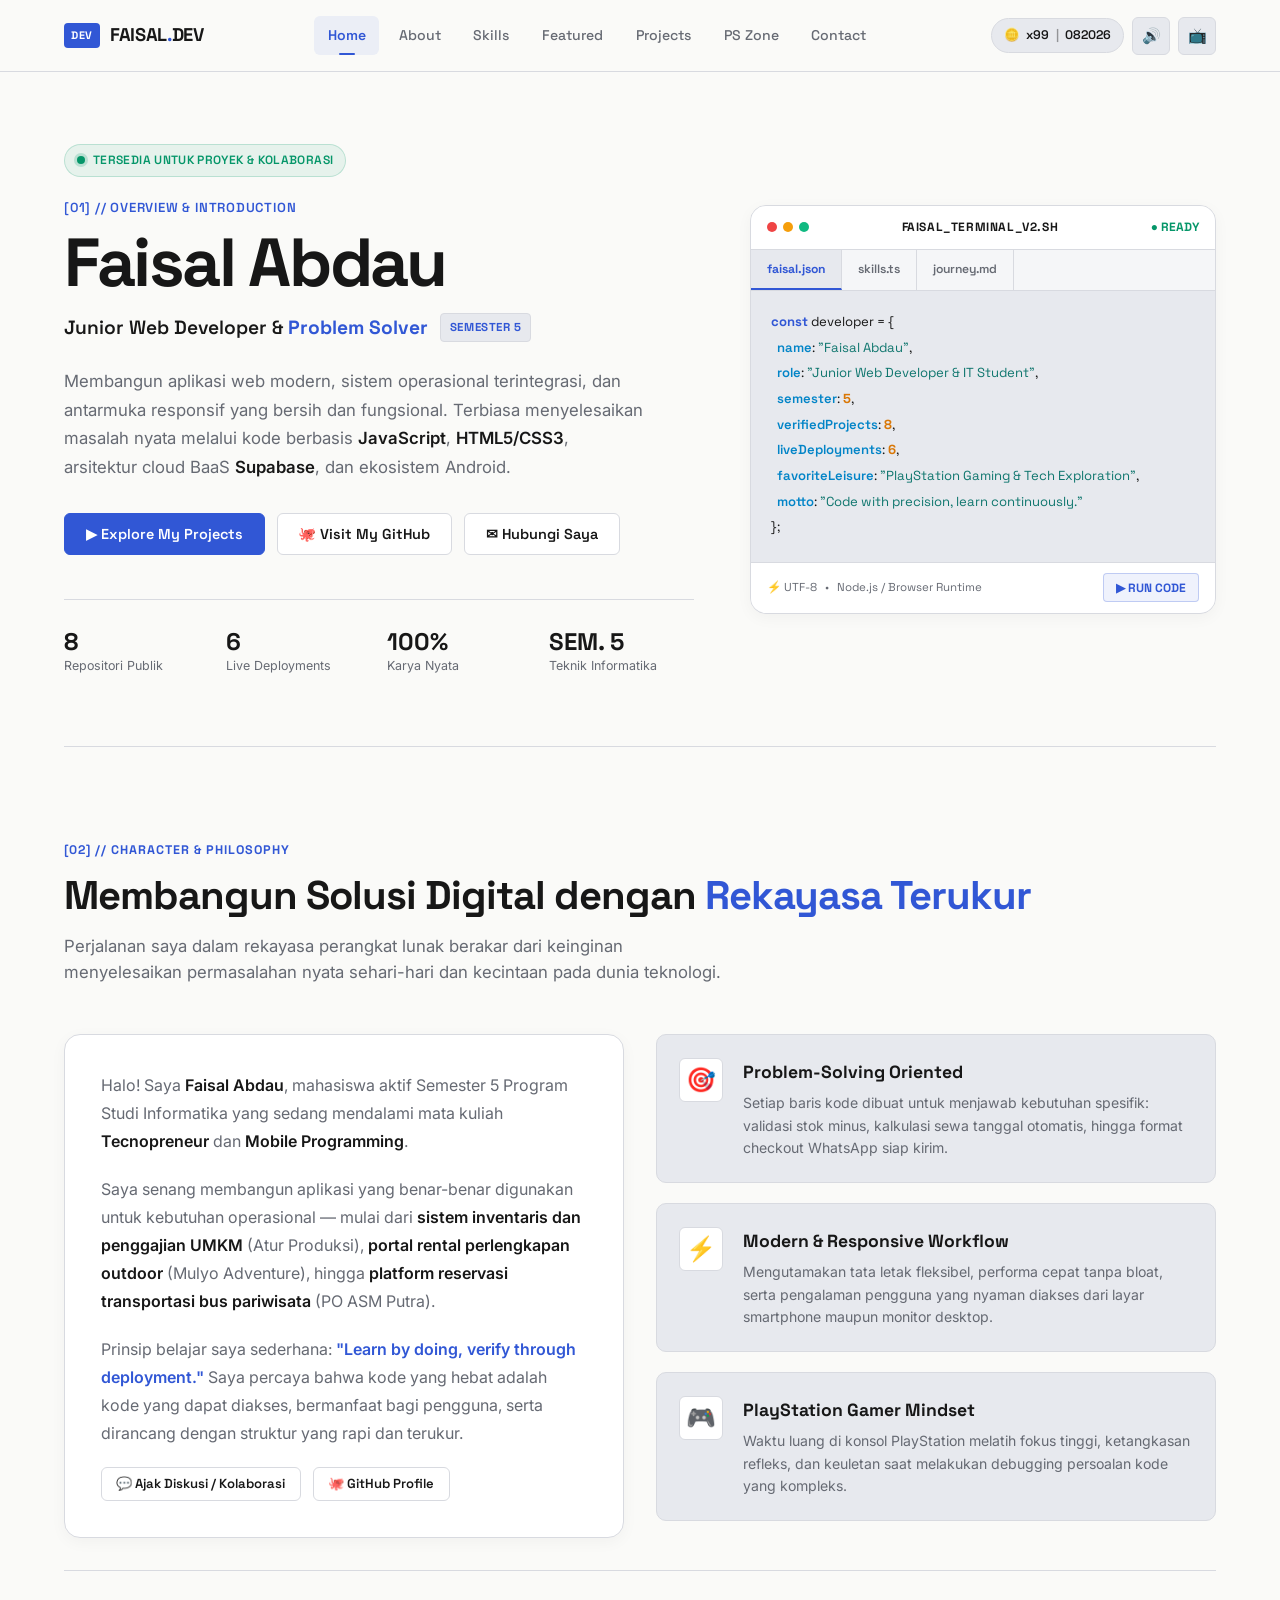
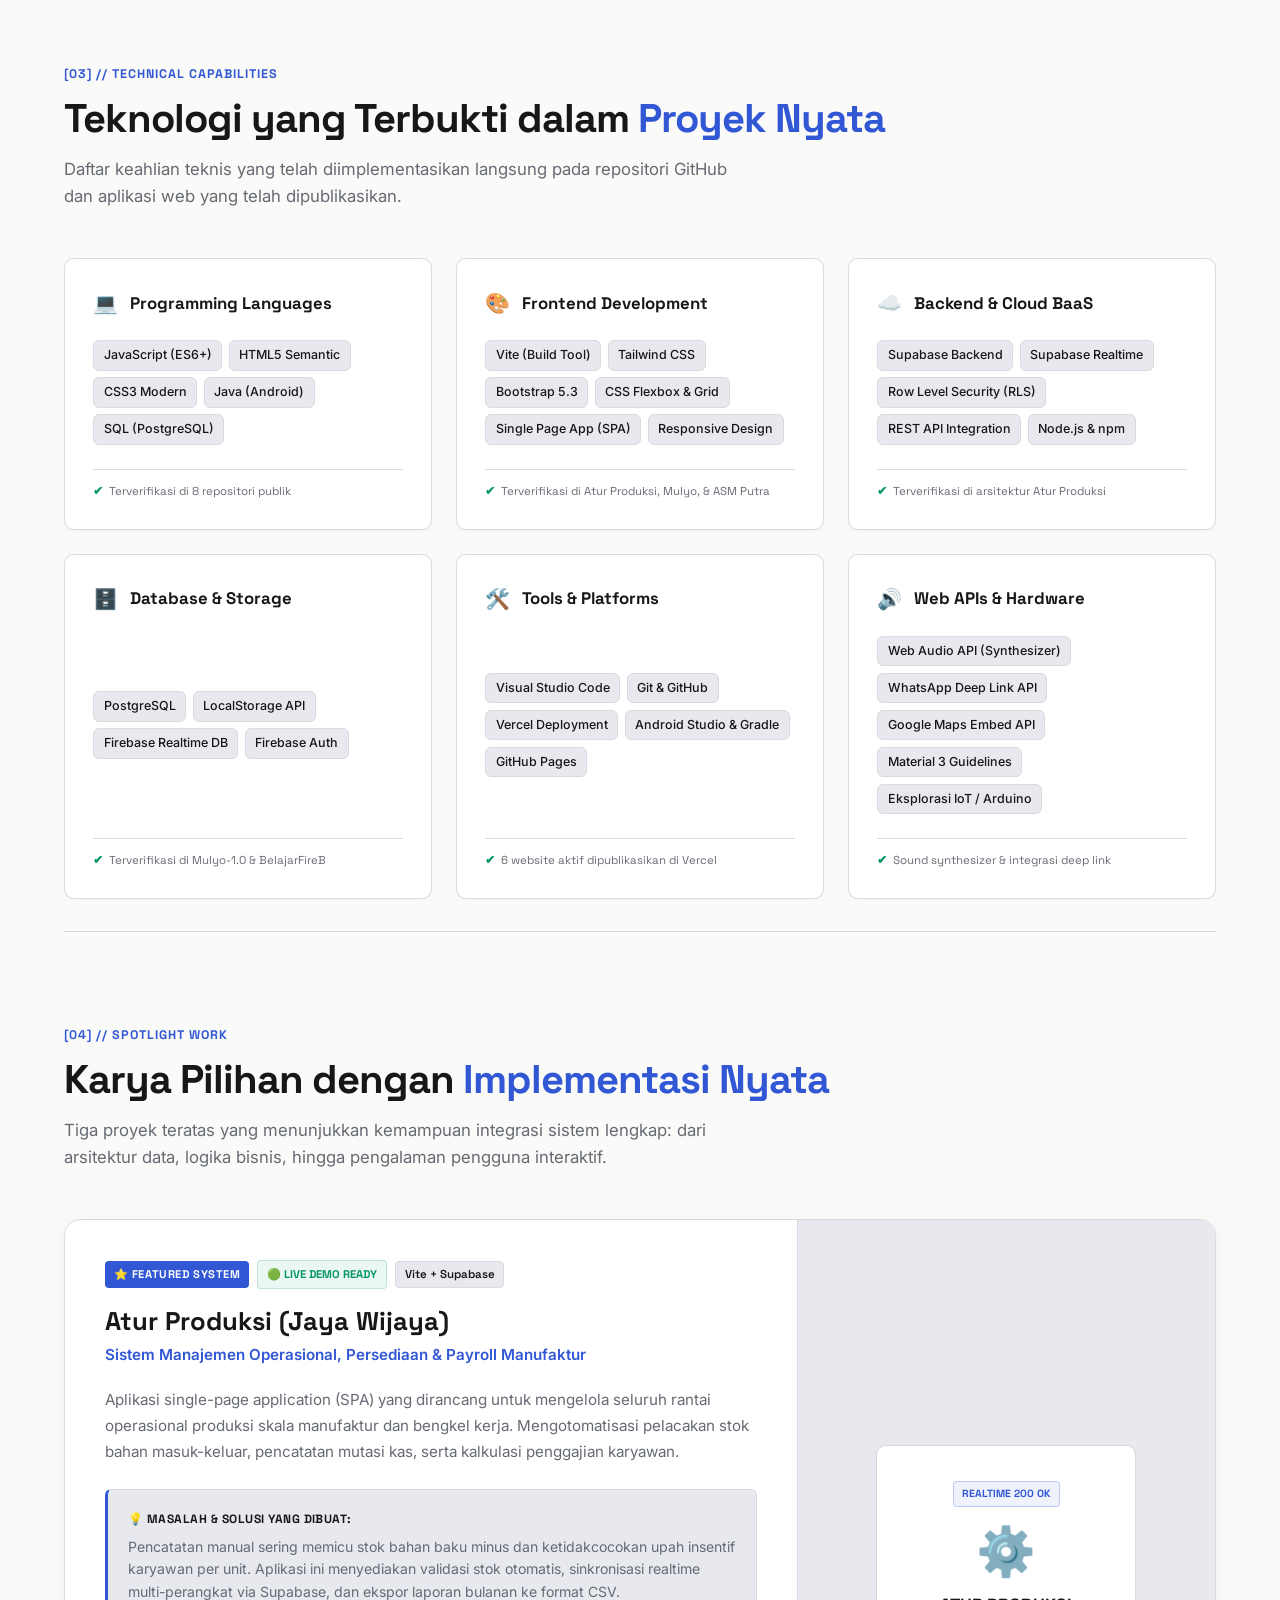
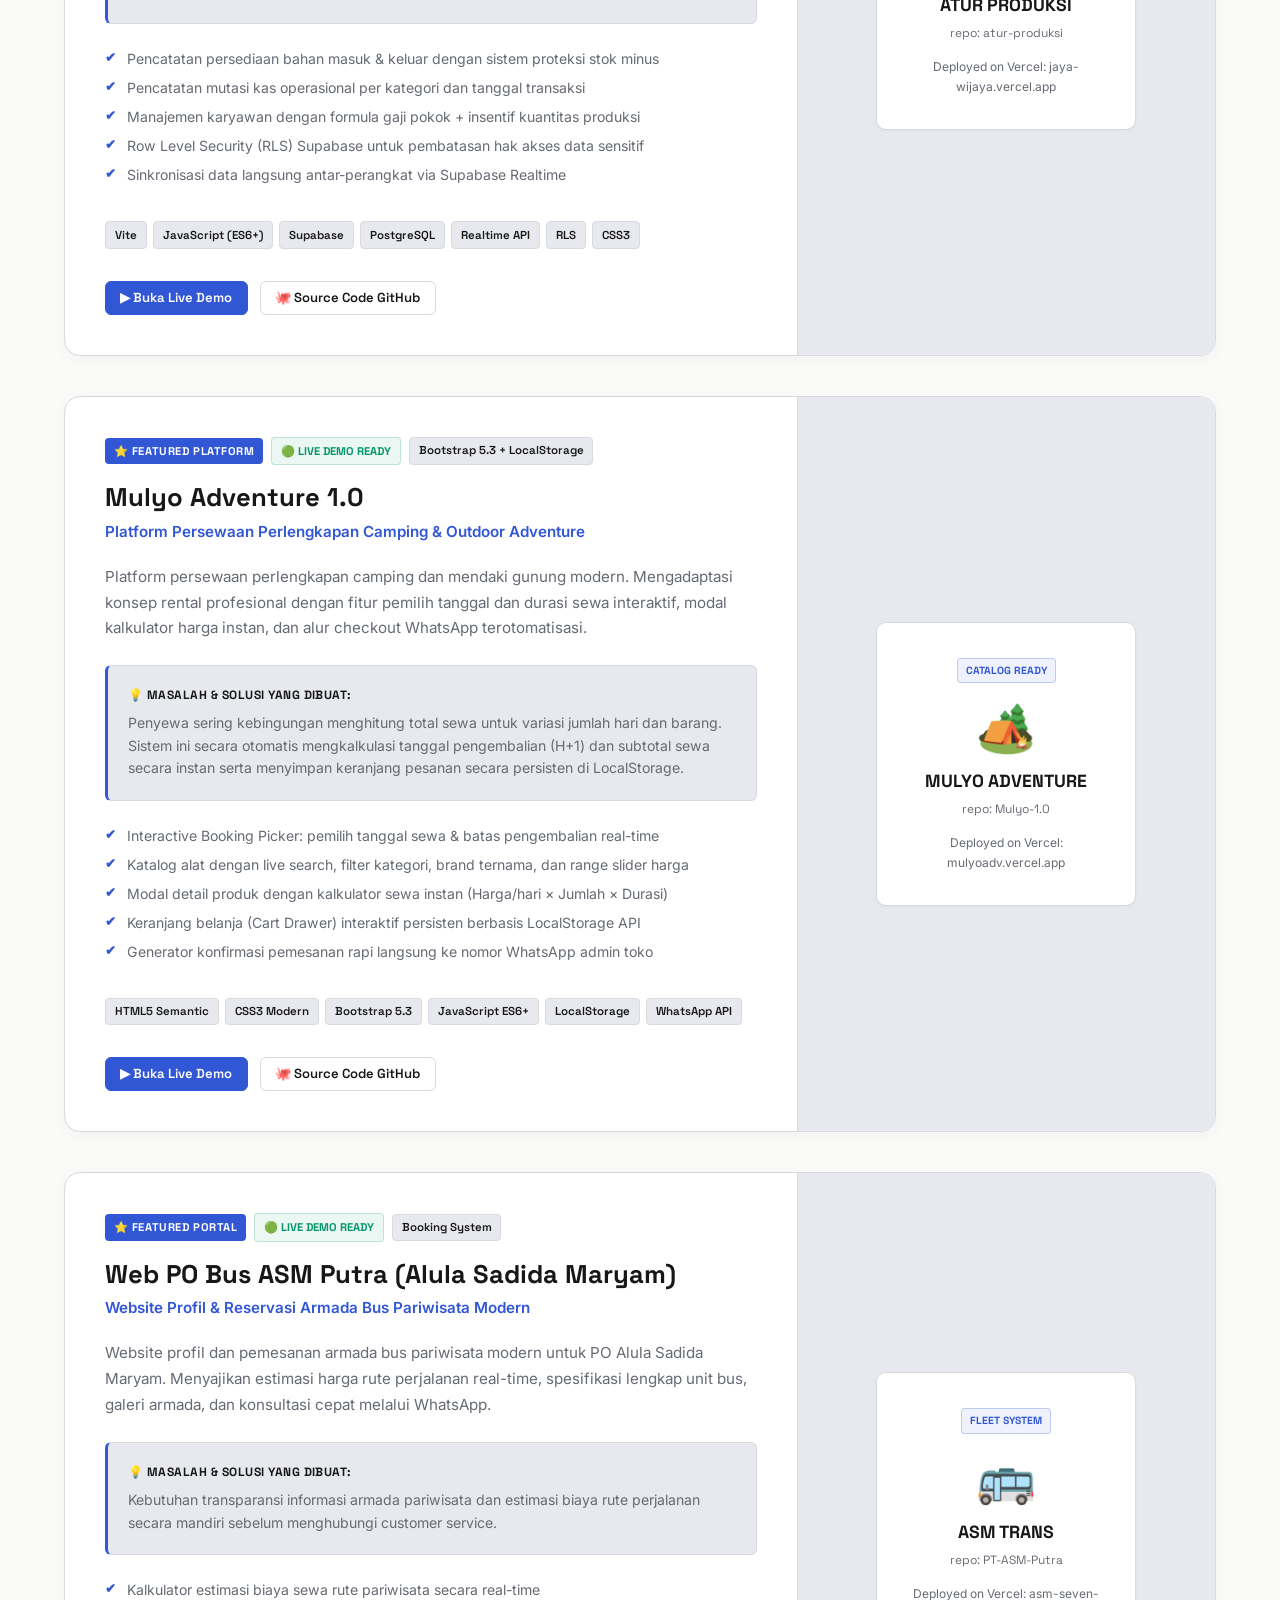
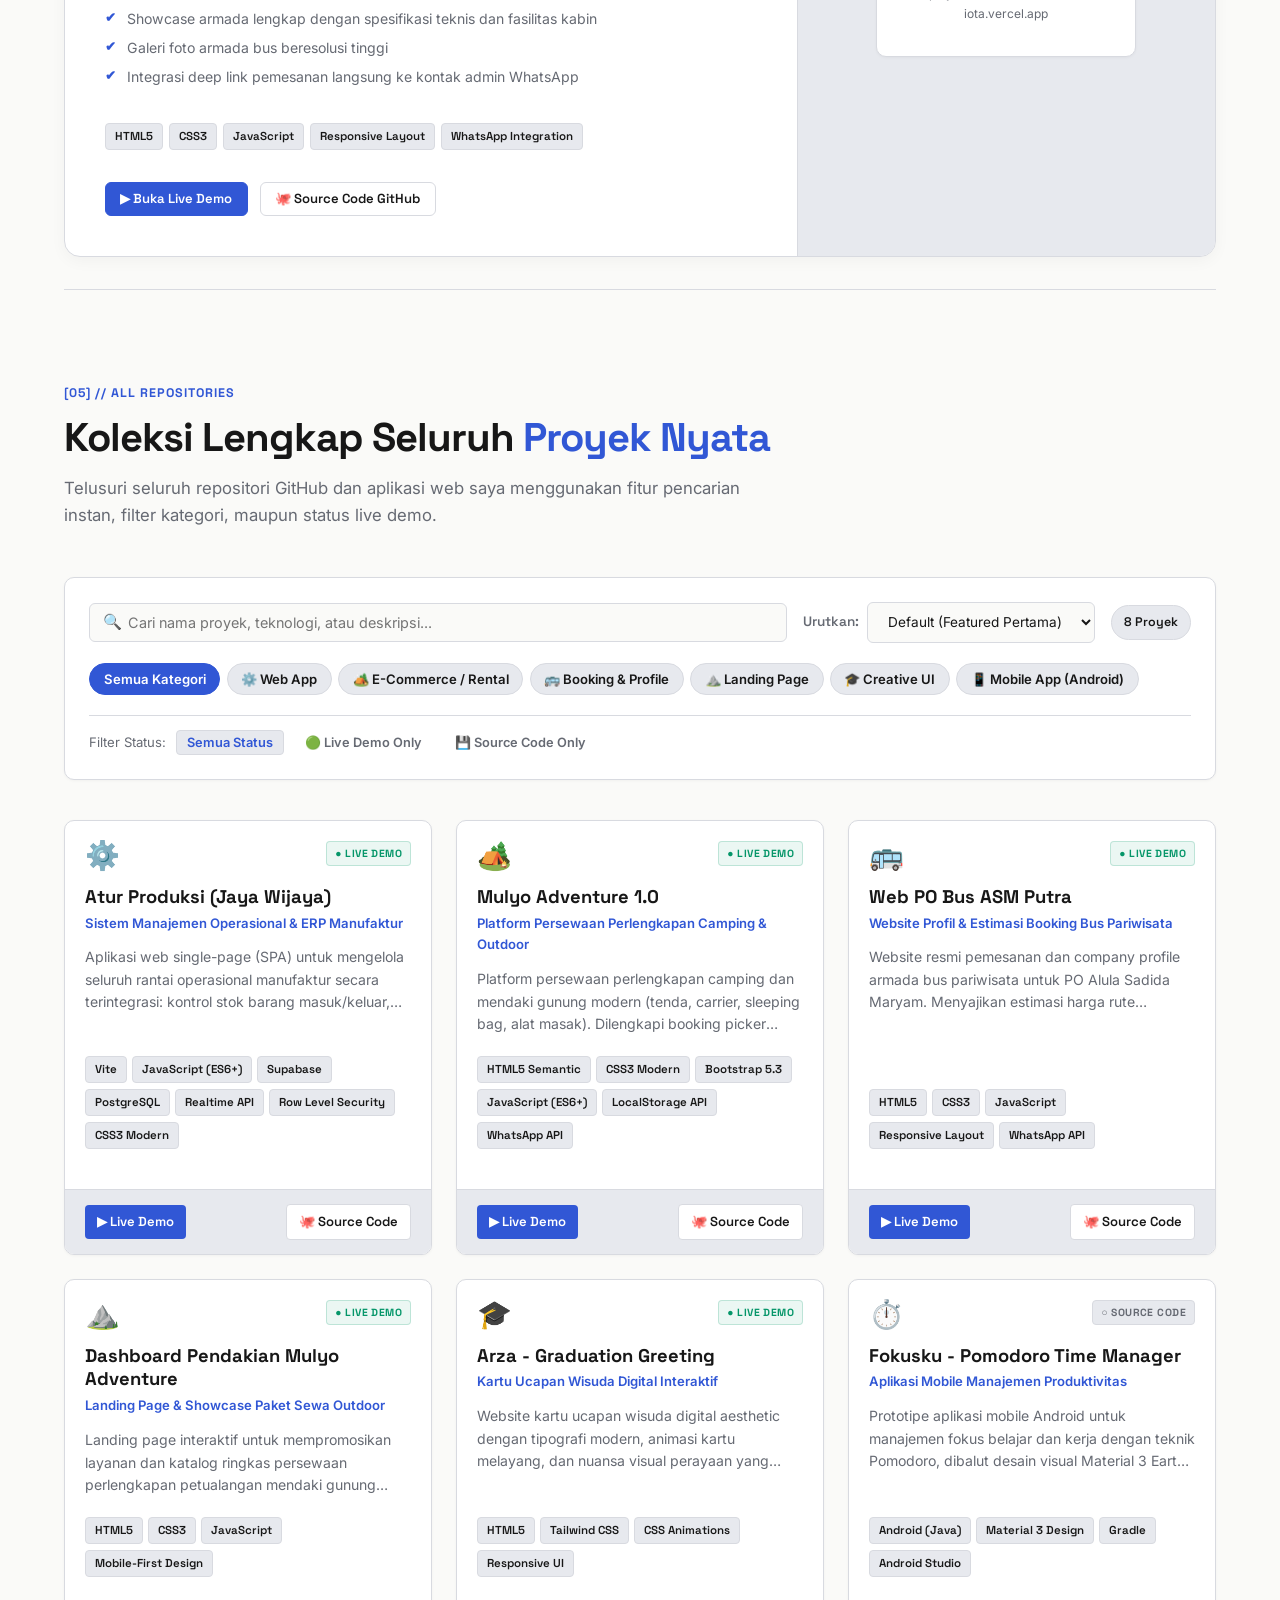
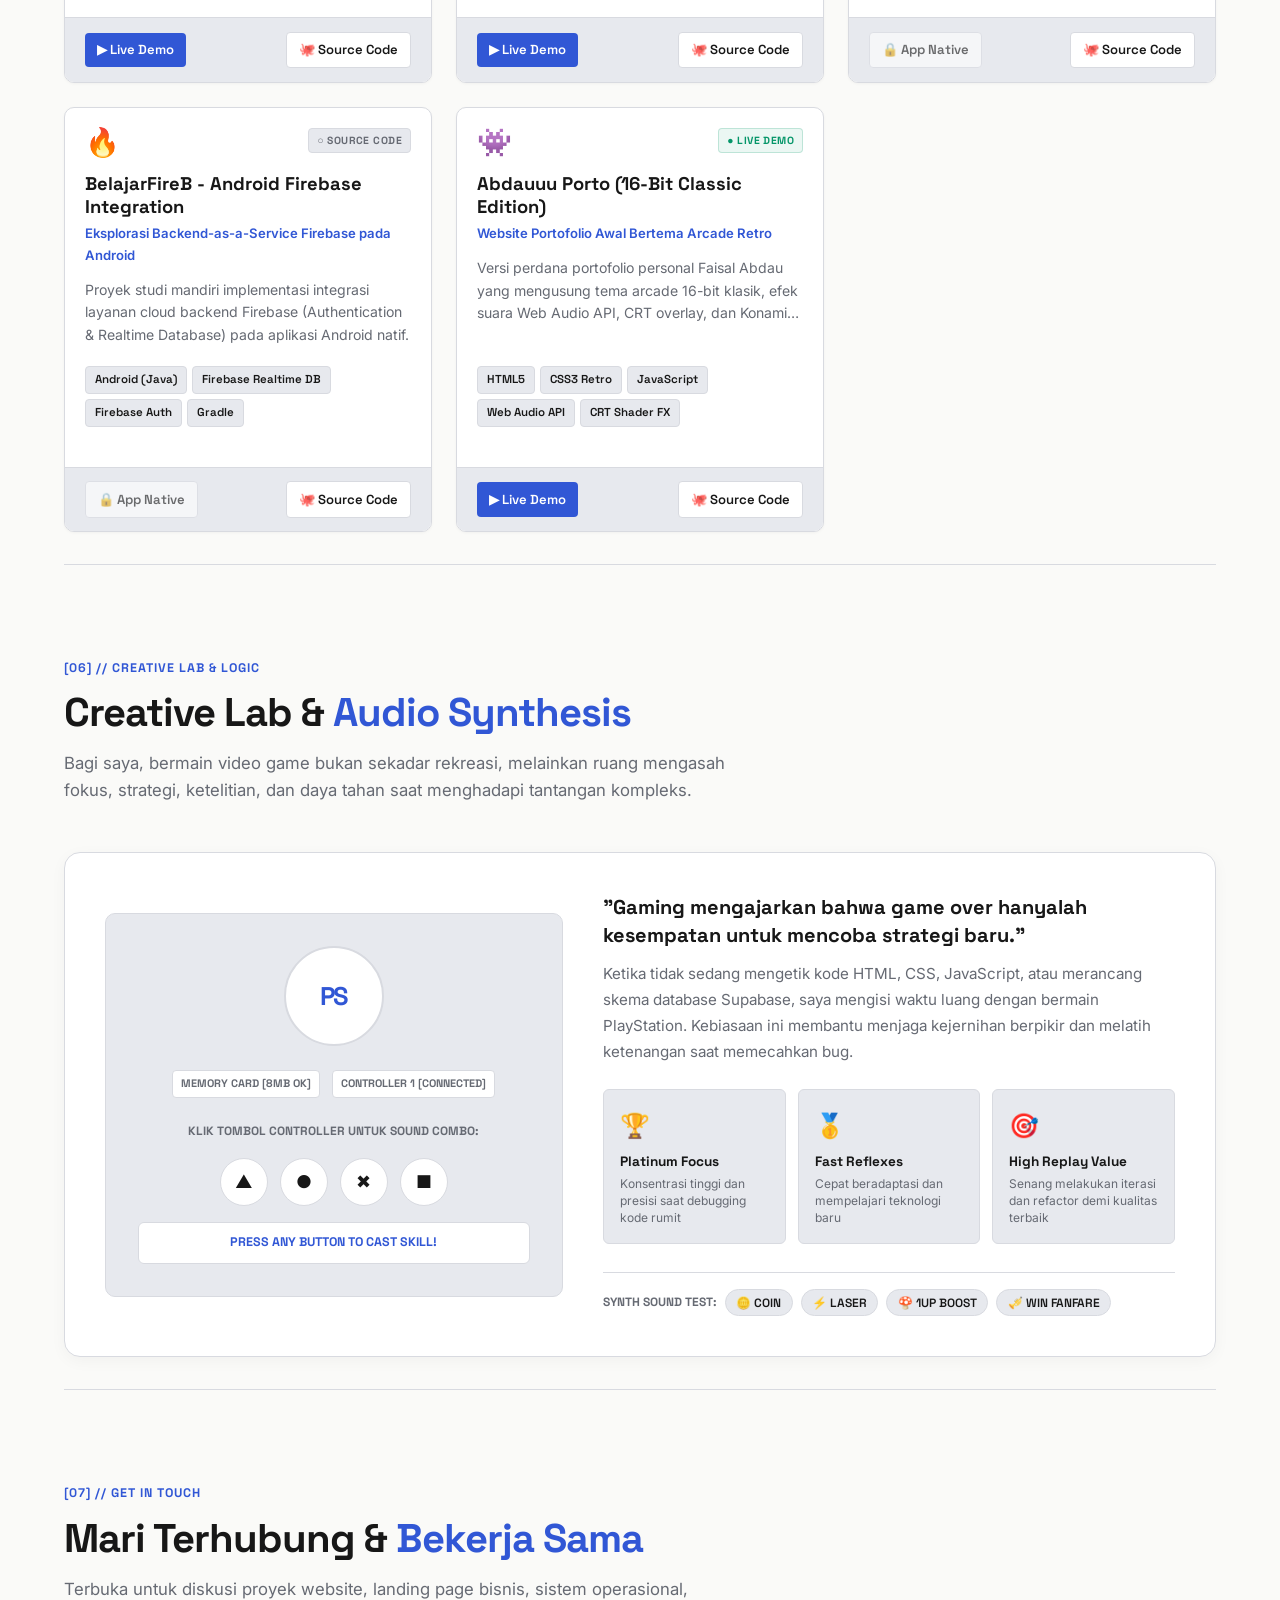
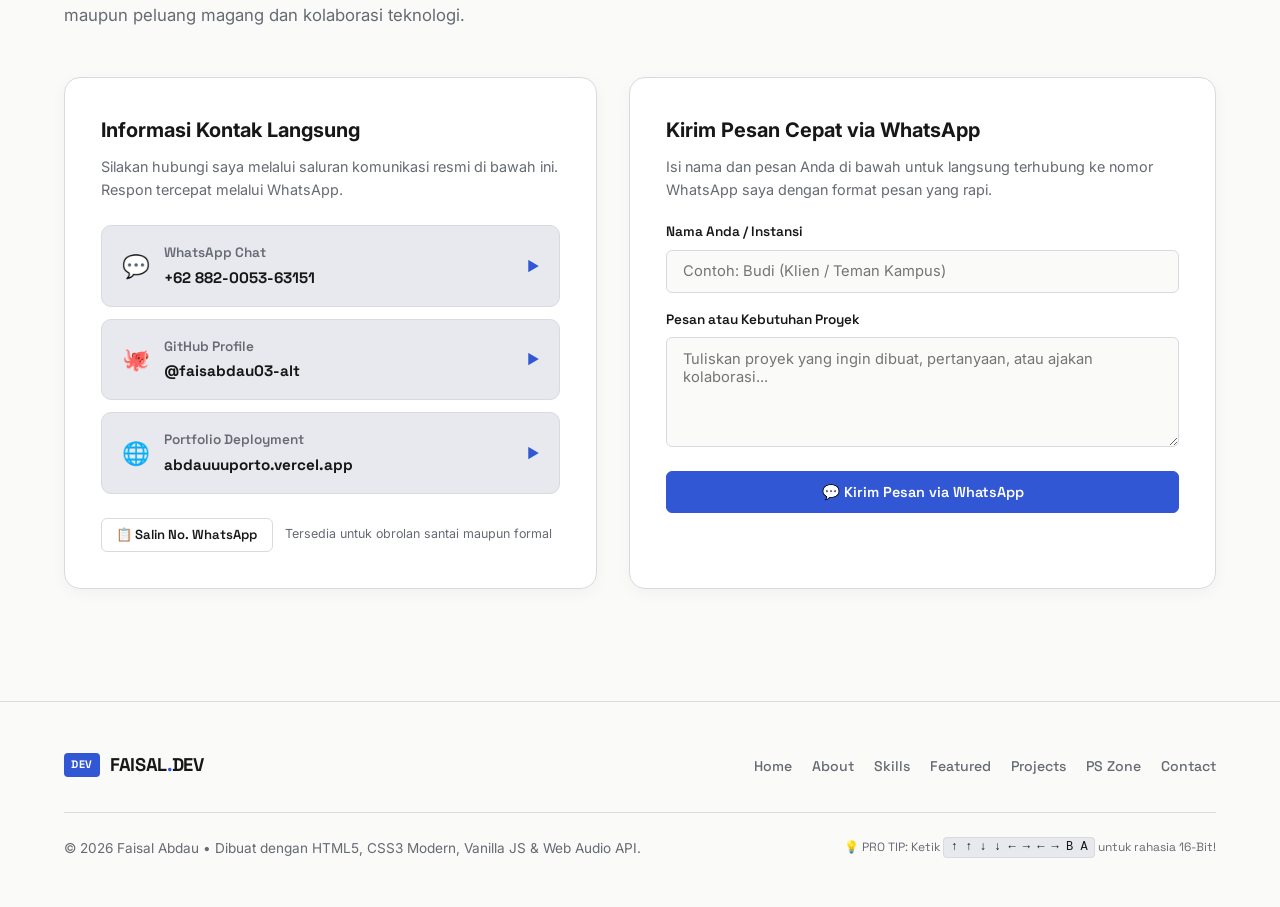
==== commit 2572a5fa: "feat: redesign portfolio to Creative Tech (modern, clean, bold, professional)" ====
--- a/index.html
+++ b/index.html
@@ -15,15 +15,15 @@
   <meta property="og:description" content="Karya nyata dan aplikasi web oleh Faisal Abdau. Jelajahi proyek live demo dan source code di GitHub.">
   <meta property="og:type" content="website">
   <meta property="og:url" content="https://abdauuuporto.vercel.app">
-  <meta name="theme-color" content="#070a12">
+  <meta name="theme-color" content="#FAFAF8">
 
   <!-- Favicon -->
   <link rel="icon" href="data:image/svg+xml,<svg xmlns=%22http://www.w3.org/2000/svg%22 viewBox=%220 0 100 100%22><text y=%22.9em%22 font-size=%2290%22>⚡</text></svg>">
 
-  <!-- Fonts: Google Fonts (Plus Jakarta Sans for Crisp Readability + Press Start 2P & VT323 for Retro Accents) -->
+  <!-- Fonts: Google Fonts (Space Grotesk for Bold Geometric Headings + Inter for Clean Body Text) -->
   <link rel="preconnect" href="https://fonts.googleapis.com">
   <link rel="preconnect" href="https://fonts.gstatic.com" crossorigin>
-  <link href="https://fonts.googleapis.com/css2?family=Plus+Jakarta+Sans:wght@400;500;600;700;800&family=Press+Start+2P&family=VT323&display=swap" rel="stylesheet">
+  <link href="https://fonts.googleapis.com/css2?family=Inter:wght@400;500;600;700&family=Space+Grotesk:wght@500;600;700&display=swap" rel="stylesheet">
 
   <!-- Stylesheet -->
   <link rel="stylesheet" href="style.css">
@@ -114,16 +114,16 @@
             <span>TERSEDIA UNTUK PROYEK & KOLABORASI</span>
           </div>
 
-          <p class="hero-greeting">▶ STAGE 01 : WELCOME VISITOR</p>
+          <p class="hero-greeting">[01] // OVERVIEW & INTRODUCTION</p>
           <h1 class="hero-name">Faisal Abdau</h1>
           
           <div class="hero-role">
-            <span>Mahasiswa IT & Junior Web Developer</span>
+            <span>Junior Web Developer & <span class="text-accent">Problem Solver</span></span>
             <span class="hero-role-badge">SEMESTER 5</span>
           </div>
 
           <p class="hero-bio">
-            Fokus membangun aplikasi web modern, sistem manajemen operasional, dan antarmuka responsif yang bersih dan fungsional. Terbiasa memecahkan masalah nyata melalui kode berbasis <strong>JavaScript</strong>, <strong>HTML5/CSS3</strong>, integrasi backend cloud <strong>Supabase</strong>, dan ekosistem mobile Android.
+            Membangun aplikasi web modern, sistem operasional terintegrasi, dan antarmuka responsif yang bersih dan fungsional. Terbiasa menyelesaikan masalah nyata melalui kode berbasis <strong>JavaScript</strong>, <strong>HTML5/CSS3</strong>, arsitektur cloud BaaS <strong>Supabase</strong>, dan ekosistem Android.
           </p>
 
           <div class="hero-cta-group">
@@ -170,7 +170,7 @@
                 <span class="w-dot green"></span>
               </div>
               <span class="widget-title">FAISAL_TERMINAL_V2.SH</span>
-              <span style="font-family: var(--font-retro); font-size: 0.55rem; color: var(--accent-emerald);">● READY</span>
+              <span style="font-family: var(--font-mono); font-size: 0.75rem; font-weight: 700; color: var(--color-success);">● READY</span>
             </div>
 
             <!-- Terminal Tabs -->
@@ -216,8 +216,8 @@
          ================================================================== -->
     <section id="about" class="section">
       <div class="section-header">
-        <span class="section-tag">★ CHARACTER LORE & PROFILE ★</span>
-        <h2 class="section-title">Membangun Solusi Digital dengan <span class="gradient-text">Rasa Ingin Tahu Tinggi</span></h2>
+        <span class="section-tag">[02] // CHARACTER & PHILOSOPHY</span>
+        <h2 class="section-title">Membangun Solusi Digital dengan <span class="gradient-text">Rekayasa Terukur</span></h2>
         <p class="section-desc">
           Perjalanan saya dalam rekayasa perangkat lunak berakar dari keinginan menyelesaikan permasalahan nyata sehari-hari dan kecintaan pada dunia teknologi.
         </p>
@@ -289,7 +289,7 @@
          ================================================================== -->
     <section id="skills" class="section">
       <div class="section-header">
-        <span class="section-tag">★ SKILL TREE & ATTRIBUTES ★</span>
+        <span class="section-tag">[03] // TECHNICAL CAPABILITIES</span>
         <h2 class="section-title">Teknologi yang Terbukti dalam <span class="gradient-text">Proyek Nyata</span></h2>
         <p class="section-desc">
           Daftar keahlian teknis yang telah diimplementasikan langsung pada repositori GitHub dan aplikasi web yang telah dipublikasikan.
@@ -415,7 +415,7 @@
          ================================================================== -->
     <section id="featured" class="section">
       <div class="section-header">
-        <span class="section-tag">★ SPOTLIGHT QUESTS : PROYEK UTAMA ★</span>
+        <span class="section-tag">[04] // SPOTLIGHT WORK</span>
         <h2 class="section-title">Karya Pilihan dengan <span class="gradient-text">Implementasi Nyata</span></h2>
         <p class="section-desc">
           Tiga proyek teratas yang menunjukkan kemampuan integrasi sistem lengkap: dari arsitektur data, logika bisnis, hingga pengalaman pengguna interaktif.
@@ -481,7 +481,7 @@
               <div class="visual-big-icon">⚙️</div>
               <div class="visual-title-tag">ATUR PRODUKSI</div>
               <div class="visual-repo-name">repo: atur-produksi</div>
-              <p style="font-size: 0.75rem; color: var(--text-muted); margin-top: 0.85rem;">
+              <p style="font-size: 0.75rem; color: var(--color-text-muted); margin-top: 0.85rem;">
                 Deployed on Vercel: jaya-wijaya.vercel.app
               </p>
             </div>
@@ -545,7 +545,7 @@
               <div class="visual-big-icon">🏕️</div>
               <div class="visual-title-tag">MULYO ADVENTURE</div>
               <div class="visual-repo-name">repo: Mulyo-1.0</div>
-              <p style="font-size: 0.75rem; color: var(--text-muted); margin-top: 0.85rem;">
+              <p style="font-size: 0.75rem; color: var(--color-text-muted); margin-top: 0.85rem;">
                 Deployed on Vercel: mulyoadv.vercel.app
               </p>
             </div>
@@ -607,7 +607,7 @@
               <div class="visual-big-icon">🚌</div>
               <div class="visual-title-tag">ASM TRANS</div>
               <div class="visual-repo-name">repo: PT-ASM-Putra</div>
-              <p style="font-size: 0.75rem; color: var(--text-muted); margin-top: 0.85rem;">
+              <p style="font-size: 0.75rem; color: var(--color-text-muted); margin-top: 0.85rem;">
                 Deployed on Vercel: asm-seven-iota.vercel.app
               </p>
             </div>
@@ -623,7 +623,7 @@
          ================================================================== -->
     <section id="projects" class="section">
       <div class="section-header">
-        <span class="section-tag">★ ALL REPOSITORIES & EXPLORATIONS ★</span>
+        <span class="section-tag">[05] // ALL REPOSITORIES</span>
         <h2 class="section-title">Koleksi Lengkap Seluruh <span class="gradient-text">Proyek Nyata</span></h2>
         <p class="section-desc">
           Telusuri seluruh repositori GitHub dan aplikasi web saya menggunakan fitur pencarian instan, filter kategori, maupun status live demo.
@@ -702,8 +702,8 @@
          ================================================================== -->
     <section id="ps-zone" class="section">
       <div class="section-header">
-        <span class="section-tag">★ BONUS STAGE : PLAYSTATION ZONE ★</span>
-        <h2 class="section-title">PlayStation & <span class="gradient-text">Developer Mindset</span></h2>
+        <span class="section-tag">[06] // CREATIVE LAB & LOGIC</span>
+        <h2 class="section-title">Creative Lab & <span class="gradient-text">Audio Synthesis</span></h2>
         <p class="section-desc">
           Bagi saya, bermain video game bukan sekadar rekreasi, melainkan ruang mengasah fokus, strategi, ketelitian, dan daya tahan saat menghadapi tantangan kompleks.
         </p>
@@ -786,7 +786,7 @@
          ================================================================== -->
     <section id="contact" class="section">
       <div class="section-header">
-        <span class="section-tag">★ CHECKPOINT REACHED : CONNECT ★</span>
+        <span class="section-tag">[07] // GET IN TOUCH</span>
         <h2 class="section-title">Mari Terhubung & <span class="gradient-text">Bekerja Sama</span></h2>
         <p class="section-desc">
           Terbuka untuk diskusi proyek website, landing page bisnis, sistem operasional, maupun peluang magang dan kolaborasi teknologi.
@@ -797,8 +797,8 @@
         
         <!-- Left: Channels Info -->
         <div class="contact-card">
-          <h3 style="font-size: 1.25rem; font-weight: 700; color: #fff; margin-bottom: 0.5rem;">Informasi Kontak Langsung</h3>
-          <p style="font-size: 0.9rem; color: var(--text-secondary); line-height: 1.6;">
+          <h3 style="font-size: 1.25rem; font-weight: 700; color: var(--color-text-primary); margin-bottom: 0.5rem;">Informasi Kontak Langsung</h3>
+          <p style="font-size: 0.9rem; color: var(--color-text-muted); line-height: 1.6;">
             Silakan hubungi saya melalui saluran komunikasi resmi di bawah ini. Respon tercepat melalui WhatsApp.
           </p>
 
@@ -846,14 +846,14 @@
             <button type="button" class="btn btn-secondary btn-sm" id="copyWaBtn" data-sfx="coin">
               📋 Salin No. WhatsApp
             </button>
-            <span style="font-size: 0.78rem; color: var(--text-muted);">Tersedia untuk obrolan santai maupun formal</span>
+            <span style="font-size: 0.78rem; color: var(--color-text-muted);">Tersedia untuk obrolan santai maupun formal</span>
           </div>
         </div>
 
         <!-- Right: Direct WhatsApp Message Generator -->
         <div class="contact-card">
-          <h3 style="font-size: 1.25rem; font-weight: 700; color: #fff; margin-bottom: 0.5rem;">Kirim Pesan Cepat via WhatsApp</h3>
-          <p style="font-size: 0.9rem; color: var(--text-secondary); line-height: 1.6; margin-bottom: 1.25rem;">
+          <h3 style="font-size: 1.25rem; font-weight: 700; color: var(--color-text-primary); margin-bottom: 0.5rem;">Kirim Pesan Cepat via WhatsApp</h3>
+          <p style="font-size: 0.9rem; color: var(--color-text-muted); line-height: 1.6; margin-bottom: 1.25rem;">
             Isi nama dan pesan Anda di bawah untuk langsung terhubung ke nomor WhatsApp saya dengan format pesan yang rapi.
           </p>
 
--- a/style.css
+++ b/style.css
@@ -1,64 +1,73 @@
 /* ====================================================================
-   FAISAL ABDAU - MODERN DEVELOPER PORTFOLIO (16-BIT RETRO EDITION)
-   STYLE.CSS
+   FAISAL ABDAU — CREATIVE TECH PORTFOLIO
+   STYLE.CSS (Modern, Clean, Bold, Professional)
    ==================================================================== */
 
 :root {
-  /* Colors */
-  --bg-deep: #070a12;
-  --bg-primary: #0b0f19;
-  --bg-surface: #111827;
-  --bg-card: #0f172a;
-  --bg-card-hover: #162238;
-  --bg-glass: rgba(15, 23, 42, 0.75);
-  
-  --border-subtle: rgba(255, 255, 255, 0.08);
-  --border-medium: rgba(255, 255, 255, 0.16);
-  --border-glow-purple: rgba(139, 92, 246, 0.4);
-  --border-glow-cyan: rgba(6, 182, 212, 0.4);
-
-  --accent-purple: #8b5cf6;
-  --accent-purple-light: #a78bfa;
-  --accent-purple-dark: #6d28d9;
-  
-  --accent-cyan: #06b6d4;
-  --accent-cyan-light: #22d3ee;
-  --accent-cyan-dark: #0891b2;
-
-  --accent-emerald: #10b981;
-  --accent-gold: #f59e0b;
-  --accent-rose: #f43f5e;
-
-  --text-main: #f8fafc;
-  --text-secondary: #94a3b8;
-  --text-muted: #64748b;
-  --text-dim: #475569;
+  /* ==================================================================
+     1. COLOR PALETTE (Strict Creative Tech Specification)
+     ================================================================== */
+  --color-bg-primary: #FAFAF8;       /* Primary Background: warm white */
+  --color-text-primary: #171717;     /* Primary Text: deep black */
+  --color-accent: #3157D5;           /* Accent Color: cobalt blue */
+  --color-accent-hover: #2546b8;     /* Accent Hover State */
+  --color-accent-subtle: rgba(49, 87, 213, 0.08); /* Subtle cobalt tint */
+  --color-accent-border: rgba(49, 87, 213, 0.25); /* Border cobalt tint */
+  --color-accent-glow: rgba(49, 87, 213, 0.18);   /* Focus outline ring */
+
+  --color-bg-secondary: #E7E9EE;     /* Secondary Background: bluish-gray */
+  --color-bg-secondary-hover: #dde0e7;
+  --color-border: #D8DAE0;           /* Border Color: subtle boundary line */
+  --color-border-dark: #b8bcc8;       /* Emphasized border line */
+  --color-text-muted: #666A73;       /* Muted Text: secondary text */
+
+  --color-white: #FFFFFF;
+  --color-card-bg: #FFFFFF;
+  --color-success: #059669;
+  --color-success-bg: rgba(5, 150, 105, 0.08);
+
+  /* Backward Compatibility Aliases */
+  --text-main: var(--color-text-primary);
+  --text-secondary: var(--color-text-muted);
+  --text-muted: var(--color-text-muted);
+  --accent-purple: var(--color-accent);
+  --accent-cyan: var(--color-accent);
+  --accent-emerald: var(--color-success);
+  --font-retro: var(--font-mono);
+  --font-terminal: var(--font-mono);
+  --bg-deep: var(--color-bg-primary);
+  --bg-card: var(--color-white);
+  --border-subtle: var(--color-border);
 
   /* Typography */
-  --font-sans: 'Plus Jakarta Sans', system-ui, -apple-system, BlinkMacSystemFont, 'Segoe UI', Roboto, sans-serif;
-  --font-retro: 'Press Start 2P', cursive, monospace;
-  --font-terminal: 'VT323', 'Fira Code', 'Courier New', monospace;
-
-  /* Shadows & Glow */
-  --shadow-sm: 0 2px 8px rgba(0, 0, 0, 0.4);
-  --shadow-md: 0 8px 24px rgba(0, 0, 0, 0.5);
-  --shadow-lg: 0 16px 36px rgba(0, 0, 0, 0.6);
-  --glow-purple: 0 0 20px rgba(139, 92, 246, 0.35);
-  --glow-cyan: 0 0 20px rgba(6, 182, 212, 0.35);
-
-  /* Radius */
+  --font-heading: 'Space Grotesk', -apple-system, BlinkMacSystemFont, 'Segoe UI', Roboto, sans-serif;
+  --font-body: 'Inter', -apple-system, BlinkMacSystemFont, 'Segoe UI', Roboto, sans-serif;
+  --font-mono: 'Space Grotesk', 'JetBrains Mono', 'Fira Code', 'Courier New', monospace;
+
+  /* Spacing & Geometry */
+  --container-max: 1200px;
+  --header-height: 72px;
+  --radius-xs: 4px;
   --radius-sm: 6px;
-  --radius-md: 12px;
-  --radius-lg: 18px;
+  --radius-md: 10px;
+  --radius-lg: 16px;
+  --radius-xl: 20px;
   --radius-pill: 9999px;
 
+  /* Shadows (Subtle, non-distracting) */
+  --shadow-sm: 0 1px 3px rgba(23, 23, 23, 0.04);
+  --shadow-card: 0 4px 16px rgba(23, 23, 23, 0.04);
+  --shadow-hover: 0 10px 24px rgba(23, 23, 23, 0.08);
+  --shadow-focus: 0 0 0 3px rgba(49, 87, 213, 0.2);
+
   /* Transitions */
-  --transition-fast: 0.15s ease;
-  --transition-normal: 0.25s ease;
-  --transition-slow: 0.4s ease;
-}
-
-/* Base Reset */
+  --transition-fast: 0.15s cubic-bezier(0.4, 0, 0.2, 1);
+  --transition-normal: 0.25s cubic-bezier(0.4, 0, 0.2, 1);
+}
+
+/* ====================================================================
+   BASE RESET & ACCESSIBILITY
+   ==================================================================== */
 *, *::before, *::after {
   box-sizing: border-box;
   margin: 0;
@@ -67,27 +76,42 @@
 
 html {
   scroll-behavior: smooth;
-  scroll-padding-top: 90px;
-  color-scheme: dark;
+  scroll-padding-top: calc(var(--header-height) + 24px);
+  color-scheme: light;
+  -webkit-font-smoothing: antialiased;
+  -moz-osx-font-smoothing: grayscale;
 }
 
 body {
-  font-family: var(--font-sans);
-  background-color: var(--bg-deep);
-  color: var(--text-main);
-  line-height: 1.6;
+  font-family: var(--font-body);
+  background-color: var(--color-bg-primary);
+  color: var(--color-text-primary);
+  line-height: 1.65;
   min-height: 100vh;
   overflow-x: hidden;
   position: relative;
-  background-image: 
-    radial-gradient(ellipse at 15% 10%, rgba(139, 92, 246, 0.08) 0%, transparent 50%),
-    radial-gradient(ellipse at 85% 60%, rgba(6, 182, 212, 0.06) 0%, transparent 50%),
-    linear-gradient(to bottom, #070a12, #0b0f19 40%, #070a12 100%);
-}
-
-/* ====================================================================
-   CRT SCANLINES & RETRO OVERLAY (Toggleable)
-   ==================================================================== */
+}
+
+::selection {
+  background-color: var(--color-accent);
+  color: #FFFFFF;
+}
+
+a {
+  color: inherit;
+  text-decoration: none;
+}
+
+button, input, select, textarea {
+  font-family: inherit;
+}
+
+button:focus-visible, a:focus-visible, input:focus-visible, select:focus-visible, textarea:focus-visible {
+  outline: 2px solid var(--color-accent);
+  outline-offset: 2px;
+}
+
+/* Optional CRT / Technical Grid Texture */
 .crt-overlay {
   display: none;
   position: fixed;
@@ -97,10 +121,14 @@
   height: 100vh;
   pointer-events: none;
   z-index: 9998;
-  background: linear-gradient(rgba(18, 16, 16, 0) 50%, rgba(0, 0, 0, 0.25) 50%),
-              linear-gradient(90deg, rgba(255, 0, 0, 0.03), rgba(0, 255, 0, 0.01), rgba(0, 0, 255, 0.03));
-  background-size: 100% 3px, 4px 100%;
-  opacity: 0.6;
+  background: repeating-linear-gradient(
+    0deg,
+    rgba(23, 23, 23, 0.03) 0px,
+    rgba(23, 23, 23, 0.03) 1px,
+    transparent 1px,
+    transparent 3px
+  );
+  opacity: 0.7;
 }
 
 body.crt-enabled .crt-overlay {
@@ -108,129 +136,140 @@
 }
 
 /* ====================================================================
-   TOP ARCADE HUD BAR
+   HEADER & NAVBAR (Modern, Clean, Warm White)
    ==================================================================== */
 .arcade-hud {
   position: sticky;
   top: 0;
   z-index: 1000;
-  background: rgba(7, 10, 18, 0.88);
+  background-color: rgba(250, 250, 248, 0.94);
   backdrop-filter: blur(12px);
   -webkit-backdrop-filter: blur(12px);
-  border-bottom: 1px solid var(--border-subtle);
-  transition: all var(--transition-normal);
+  border-bottom: 1px solid var(--color-border);
+  height: var(--header-height);
+  display: flex;
+  align-items: center;
 }
 
 .hud-inner {
-  max-width: 1240px;
+  max-width: var(--container-max);
   margin: 0 auto;
-  padding: 0.6rem 1.25rem;
+  padding: 0 1.5rem;
+  width: 100%;
   display: flex;
   align-items: center;
   justify-content: space-between;
-  gap: 1rem;
-}
-
-/* Logo */
+  gap: 1.5rem;
+}
+
+/* Brand Identity */
 .hud-brand {
   display: flex;
   align-items: center;
-  gap: 0.6rem;
-  text-decoration: none;
-  color: var(--text-main);
+  gap: 0.65rem;
+  font-family: var(--font-heading);
+  font-weight: 700;
+  font-size: 1.15rem;
+  letter-spacing: -0.02em;
+  color: var(--color-text-primary);
+  transition: opacity var(--transition-fast);
+}
+
+.hud-brand:hover {
+  opacity: 0.85;
 }
 
 .brand-badge {
-  font-family: var(--font-retro);
-  font-size: 0.65rem;
-  background: linear-gradient(135deg, var(--accent-purple), var(--accent-cyan));
-  color: #fff;
-  padding: 0.3rem 0.55rem;
+  font-family: var(--font-mono);
+  font-size: 0.68rem;
+  font-weight: 700;
+  background: var(--color-accent);
+  color: #FFFFFF;
+  padding: 0.2rem 0.45rem;
+  border-radius: var(--radius-xs);
+  letter-spacing: 0.04em;
+}
+
+.brand-dot {
+  color: var(--color-accent);
+}
+
+/* Desktop Navigation */
+.hud-nav {
+  display: flex;
+  align-items: center;
+  gap: 0.35rem;
+}
+
+.hud-nav-link {
+  font-family: var(--font-heading);
+  font-size: 0.88rem;
+  font-weight: 500;
+  color: var(--color-text-muted);
+  padding: 0.5rem 0.85rem;
   border-radius: var(--radius-sm);
-  letter-spacing: 1px;
-  box-shadow: 0 0 10px rgba(139, 92, 246, 0.4);
-}
-
-.brand-text {
-  font-family: var(--font-retro);
-  font-size: 0.85rem;
-  letter-spacing: 1px;
-  color: var(--text-main);
-  font-weight: 700;
-}
-
-.brand-dot {
-  color: var(--accent-cyan);
-}
-
-/* Nav Menu */
-.hud-nav {
-  display: flex;
+  transition: all var(--transition-fast);
+  position: relative;
+}
+
+.hud-nav-link:hover {
+  color: var(--color-accent);
+  background-color: var(--color-accent-subtle);
+}
+
+.hud-nav-link.active {
+  color: var(--color-accent);
+  font-weight: 600;
+  background-color: var(--color-accent-subtle);
+}
+
+.hud-nav-link.active::after {
+  content: '';
+  position: absolute;
+  bottom: 0;
+  left: 50%;
+  transform: translateX(-50%);
+  width: 16px;
+  height: 2px;
+  background-color: var(--color-accent);
+  border-radius: 2px;
+}
+
+/* Actions in Navbar */
+.hud-actions {
+  display: flex;
+  align-items: center;
+  gap: 0.5rem;
+}
+
+.hud-stats-pill {
+  font-family: var(--font-mono);
+  font-size: 0.78rem;
+  font-weight: 600;
+  color: var(--color-text-primary);
+  background: var(--color-bg-secondary);
+  border: 1px solid var(--color-border);
+  padding: 0.4rem 0.75rem;
+  border-radius: var(--radius-pill);
+  display: inline-flex;
   align-items: center;
   gap: 0.4rem;
-  list-style: none;
-}
-
-.hud-nav-link {
-  text-decoration: none;
-  color: var(--text-secondary);
-  font-size: 0.875rem;
-  font-weight: 500;
-  padding: 0.45rem 0.85rem;
-  border-radius: var(--radius-pill);
-  transition: all var(--transition-fast);
-  display: flex;
-  align-items: center;
-  gap: 0.35rem;
-}
-
-.hud-nav-link:hover {
-  color: var(--text-main);
-  background: rgba(255, 255, 255, 0.05);
-}
-
-.hud-nav-link.active {
-  color: #fff;
-  background: rgba(139, 92, 246, 0.2);
-  border: 1px solid var(--border-glow-purple);
-  box-shadow: 0 0 12px rgba(139, 92, 246, 0.25);
-}
-
-/* HUD Controls */
-.hud-actions {
-  display: flex;
-  align-items: center;
-  gap: 0.6rem;
-}
-
-.hud-stats-pill {
-  display: flex;
-  align-items: center;
-  gap: 0.5rem;
-  background: rgba(255, 255, 255, 0.04);
-  border: 1px solid var(--border-subtle);
-  border-radius: var(--radius-pill);
-  padding: 0.3rem 0.75rem;
-  font-family: var(--font-retro);
-  font-size: 0.62rem;
-  color: var(--accent-gold);
   cursor: pointer;
   user-select: none;
-  transition: transform var(--transition-fast), background var(--transition-fast);
+  transition: all var(--transition-fast);
 }
 
 .hud-stats-pill:hover {
-  transform: scale(1.05);
-  background: rgba(245, 158, 11, 0.12);
-  border-color: rgba(245, 158, 11, 0.35);
+  border-color: var(--color-accent);
+  background-color: #FFFFFF;
 }
 
 .hud-tool-btn {
-  background: rgba(255, 255, 255, 0.05);
-  border: 1px solid var(--border-subtle);
-  color: var(--text-secondary);
-  width: 36px;
-  height: 36px;
+  background: var(--color-bg-secondary);
+  border: 1px solid var(--color-border);
+  color: var(--color-text-primary);
+  width: 38px;
+  height: 38px;
   border-radius: var(--radius-sm);
   display: flex;
   align-items: center;
@@ -241,39 +280,37 @@
 }
 
 .hud-tool-btn:hover {
-  color: #fff;
-  background: rgba(255, 255, 255, 0.1);
-  border-color: var(--accent-purple);
-  box-shadow: 0 0 10px rgba(139, 92, 246, 0.3);
-}
-
-/* Mobile Hamburger Button */
+  border-color: var(--color-accent);
+  background: #FFFFFF;
+  color: var(--color-accent);
+}
+
 .hamburger-btn {
   display: none;
-  background: transparent;
-  border: 1px solid var(--border-subtle);
+  background: var(--color-bg-secondary);
+  border: 1px solid var(--color-border);
+  color: var(--color-text-primary);
+  width: 40px;
+  height: 40px;
   border-radius: var(--radius-sm);
-  color: var(--text-main);
-  padding: 0.45rem 0.6rem;
-  font-size: 1.1rem;
+  font-size: 1.25rem;
+  line-height: 1;
   cursor: pointer;
 }
 
 /* Mobile Nav Drawer */
 .mobile-nav {
   display: none;
-  position: fixed;
-  top: 56px;
+  position: absolute;
+  top: var(--header-height);
   left: 0;
   width: 100%;
-  background: rgba(11, 15, 25, 0.97);
-  backdrop-filter: blur(16px);
-  border-bottom: 1px solid var(--border-subtle);
-  padding: 1.25rem;
-  z-index: 999;
+  background: var(--color-bg-primary);
+  border-bottom: 1px solid var(--color-border);
+  padding: 1rem 1.5rem;
   flex-direction: column;
-  gap: 0.75rem;
-  box-shadow: var(--shadow-lg);
+  gap: 0.5rem;
+  box-shadow: var(--shadow-hover);
 }
 
 .mobile-nav.open {
@@ -281,243 +318,248 @@
 }
 
 .mobile-nav-link {
-  text-decoration: none;
-  color: var(--text-secondary);
+  font-family: var(--font-heading);
   font-size: 1rem;
-  font-weight: 500;
+  font-weight: 600;
+  color: var(--color-text-primary);
   padding: 0.75rem 1rem;
-  border-radius: var(--radius-md);
+  border-radius: var(--radius-sm);
   transition: all var(--transition-fast);
 }
 
 .mobile-nav-link:hover,
 .mobile-nav-link.active {
-  color: #fff;
-  background: rgba(139, 92, 246, 0.2);
-  border: 1px solid var(--border-glow-purple);
+  background: var(--color-bg-secondary);
+  color: var(--color-accent);
 }
 
 /* ====================================================================
-   CONTAINER & LAYOUT
+   BUTTONS & INTERACTIVE ELEMENTS
+   ==================================================================== */
+.btn {
+  display: inline-flex;
+  align-items: center;
+  justify-content: center;
+  gap: 0.5rem;
+  font-family: var(--font-heading);
+  font-size: 0.9rem;
+  font-weight: 600;
+  padding: 0.7rem 1.3rem;
+  border-radius: var(--radius-sm);
+  cursor: pointer;
+  transition: all var(--transition-fast);
+  border: 1px solid transparent;
+  line-height: 1.2;
+}
+
+/* Primary Button: Cobalt Blue with White Text */
+.btn-primary {
+  background-color: var(--color-accent);
+  color: #FFFFFF;
+  border-color: var(--color-accent);
+}
+
+.btn-primary:hover {
+  background-color: var(--color-accent-hover);
+  border-color: var(--color-accent-hover);
+  transform: translateY(-1px);
+  box-shadow: 0 4px 12px rgba(49, 87, 213, 0.25);
+}
+
+/* Secondary Button: Clean White / Transparent with Border */
+.btn-secondary {
+  background-color: var(--color-white);
+  color: var(--color-text-primary);
+  border-color: var(--color-border);
+}
+
+.btn-secondary:hover {
+  border-color: var(--color-accent);
+  color: var(--color-accent);
+  background-color: var(--color-accent-subtle);
+  transform: translateY(-1px);
+}
+
+.btn-cyan {
+  background-color: var(--color-accent);
+  color: #FFFFFF;
+  border-color: var(--color-accent);
+}
+
+.btn-cyan:hover {
+  background-color: var(--color-accent-hover);
+  border-color: var(--color-accent-hover);
+  transform: translateY(-1px);
+  box-shadow: 0 4px 12px rgba(49, 87, 213, 0.25);
+}
+
+.btn-sm {
+  font-size: 0.82rem;
+  padding: 0.5rem 0.9rem;
+}
+
+/* ====================================================================
+   MAIN LAYOUT & SECTION SYSTEM
    ==================================================================== */
 .main-wrapper {
-  max-width: 1240px;
+  max-width: var(--container-max);
   margin: 0 auto;
-  padding: 0 1.25rem 5rem 1.25rem;
+  padding: 0 1.5rem 5rem 1.5rem;
 }
 
 .section {
-  padding: 5rem 0 2rem 0;
-  position: relative;
+  padding: 5.5rem 0 2rem 0;
+  border-top: 1px solid var(--color-border);
 }
 
 .section-header {
-  margin-bottom: 2.75rem;
-  text-align: left;
+  margin-bottom: 3rem;
 }
 
 .section-tag {
-  display: inline-flex;
-  align-items: center;
-  gap: 0.5rem;
-  font-family: var(--font-retro);
-  font-size: 0.65rem;
-  color: var(--accent-cyan);
-  background: rgba(6, 182, 212, 0.1);
-  border: 1px solid rgba(6, 182, 212, 0.25);
-  padding: 0.35rem 0.75rem;
-  border-radius: var(--radius-pill);
-  letter-spacing: 1px;
-  margin-bottom: 0.85rem;
+  display: inline-block;
+  font-family: var(--font-mono);
+  font-size: 0.78rem;
+  font-weight: 700;
+  color: var(--color-accent);
+  letter-spacing: 0.08em;
+  margin-bottom: 0.6rem;
+  text-transform: uppercase;
 }
 
 .section-title {
-  font-size: 2.2rem;
-  font-weight: 800;
-  letter-spacing: -0.5px;
-  color: var(--text-main);
-  margin-bottom: 0.6rem;
-}
-
-.section-title .gradient-text {
-  background: linear-gradient(135deg, #fff 0%, var(--accent-purple-light) 50%, var(--accent-cyan-light) 100%);
-  -webkit-background-clip: text;
-  -webkit-text-fill-color: transparent;
+  font-family: var(--font-heading);
+  font-size: clamp(1.8rem, 3.2vw, 2.5rem);
+  font-weight: 700;
+  color: var(--color-text-primary);
+  line-height: 1.25;
+  letter-spacing: -0.025em;
+  margin-bottom: 0.75rem;
 }
 
 .section-desc {
   font-size: 1.05rem;
-  color: var(--text-secondary);
+  color: var(--color-text-muted);
   max-width: 680px;
+  line-height: 1.6;
+}
+
+.gradient-text,
+.text-accent {
+  color: var(--color-accent);
+  font-weight: 700;
 }
 
 /* ====================================================================
-   HERO SECTION
+   HERO SECTION (Editorial, Bold, Asymmetric)
    ==================================================================== */
 .hero-section {
-  padding-top: 3.5rem;
-  padding-bottom: 3.5rem;
+  padding: 4.5rem 0 4.5rem 0;
 }
 
 .hero-grid {
   display: grid;
   grid-template-columns: 1.15fr 0.85fr;
-  gap: 2.5rem;
-  align-items: center;
-}
-
+  gap: 3.5rem;
+  align-items: center;
+}
+
+/* Left Hero Column */
 .hero-status-pill {
   display: inline-flex;
   align-items: center;
-  gap: 0.6rem;
-  background: rgba(16, 185, 129, 0.1);
-  border: 1px solid rgba(16, 185, 129, 0.3);
-  padding: 0.35rem 0.85rem;
+  gap: 0.5rem;
+  font-family: var(--font-mono);
+  font-size: 0.75rem;
+  font-weight: 600;
+  color: var(--color-success);
+  background: var(--color-success-bg);
+  border: 1px solid rgba(5, 150, 105, 0.2);
+  padding: 0.35rem 0.75rem;
   border-radius: var(--radius-pill);
-  font-size: 0.78rem;
-  font-weight: 600;
-  color: var(--accent-emerald);
   margin-bottom: 1.25rem;
+  letter-spacing: 0.03em;
 }
 
 .pulse-dot {
   width: 8px;
   height: 8px;
-  background-color: var(--accent-emerald);
   border-radius: 50%;
-  box-shadow: 0 0 10px var(--accent-emerald);
-  animation: pulse-glow 2s infinite ease-in-out;
-}
-
-@keyframes pulse-glow {
-  0%, 100% { opacity: 1; transform: scale(1); }
-  50% { opacity: 0.4; transform: scale(0.85); }
+  background-color: var(--color-success);
+  box-shadow: 0 0 0 3px rgba(5, 150, 105, 0.2);
 }
 
 .hero-greeting {
-  font-family: var(--font-retro);
-  font-size: 0.75rem;
-  letter-spacing: 1px;
-  color: var(--accent-cyan);
+  font-family: var(--font-mono);
+  font-size: 0.82rem;
+  font-weight: 600;
+  color: var(--color-accent);
+  letter-spacing: 0.06em;
   margin-bottom: 0.5rem;
 }
 
 .hero-name {
-  font-size: 3.2rem;
-  font-weight: 800;
-  line-height: 1.1;
-  letter-spacing: -1px;
-  margin-bottom: 1rem;
-  color: #fff;
+  font-family: var(--font-heading);
+  font-size: clamp(2.75rem, 5.5vw, 4.25rem);
+  font-weight: 700;
+  color: var(--color-text-primary);
+  letter-spacing: -0.035em;
+  line-height: 1.05;
+  margin-bottom: 0.85rem;
 }
 
 .hero-role {
-  font-size: 1.25rem;
+  display: flex;
+  align-items: center;
+  gap: 0.75rem;
+  flex-wrap: wrap;
+  font-family: var(--font-heading);
+  font-size: 1.2rem;
   font-weight: 600;
-  color: var(--accent-purple-light);
-  margin-bottom: 1.25rem;
-  display: flex;
-  align-items: center;
-  gap: 0.6rem;
-  flex-wrap: wrap;
+  color: var(--color-text-primary);
+  margin-bottom: 1.5rem;
 }
 
 .hero-role-badge {
-  font-family: var(--font-retro);
-  font-size: 0.6rem;
-  background: rgba(139, 92, 246, 0.15);
-  border: 1px solid var(--border-glow-purple);
+  font-family: var(--font-mono);
+  font-size: 0.72rem;
+  font-weight: 700;
+  background: var(--color-bg-secondary);
+  color: var(--color-accent);
+  border: 1px solid var(--color-border);
   padding: 0.25rem 0.55rem;
-  border-radius: var(--radius-sm);
-  color: var(--accent-purple-light);
+  border-radius: var(--radius-xs);
+  letter-spacing: 0.05em;
 }
 
 .hero-bio {
   font-size: 1.05rem;
-  color: var(--text-secondary);
+  color: var(--color-text-muted);
   line-height: 1.7;
+  max-width: 580px;
   margin-bottom: 2rem;
-  max-width: 580px;
+}
+
+.hero-bio strong {
+  color: var(--color-text-primary);
+  font-weight: 600;
 }
 
 .hero-cta-group {
   display: flex;
   align-items: center;
-  gap: 1rem;
+  gap: 0.75rem;
   flex-wrap: wrap;
-  margin-bottom: 2.5rem;
-}
-
-/* Buttons */
-.btn {
-  display: inline-flex;
-  align-items: center;
-  justify-content: center;
-  gap: 0.55rem;
-  padding: 0.8rem 1.6rem;
-  font-size: 0.95rem;
-  font-weight: 600;
-  border-radius: var(--radius-md);
-  text-decoration: none;
-  cursor: pointer;
-  transition: all var(--transition-fast);
-  border: none;
-  user-select: none;
-}
-
-.btn-primary {
-  background: linear-gradient(135deg, var(--accent-purple), var(--accent-purple-dark));
-  color: #fff;
-  border: 1px solid rgba(255, 255, 255, 0.2);
-  box-shadow: 0 4px 18px rgba(139, 92, 246, 0.4);
-}
-
-.btn-primary:hover {
-  background: linear-gradient(135deg, var(--accent-purple-light), var(--accent-purple));
-  transform: translateY(-2px);
-  box-shadow: 0 6px 24px rgba(139, 92, 246, 0.6);
-}
-
-.btn-secondary {
-  background: rgba(255, 255, 255, 0.05);
-  color: var(--text-main);
-  border: 1px solid var(--border-subtle);
-}
-
-.btn-secondary:hover {
-  background: rgba(255, 255, 255, 0.1);
-  border-color: var(--border-medium);
-  transform: translateY(-2px);
-  color: #fff;
-}
-
-.btn-cyan {
-  background: linear-gradient(135deg, var(--accent-cyan), var(--accent-cyan-dark));
-  color: #070a12;
-  font-weight: 700;
-  border: 1px solid rgba(255, 255, 255, 0.2);
-  box-shadow: 0 4px 18px rgba(6, 182, 212, 0.35);
-}
-
-.btn-cyan:hover {
-  background: linear-gradient(135deg, var(--accent-cyan-light), var(--accent-cyan));
-  transform: translateY(-2px);
-  box-shadow: 0 6px 24px rgba(6, 182, 212, 0.5);
-}
-
-.btn-sm {
-  padding: 0.45rem 0.95rem;
-  font-size: 0.82rem;
-  border-radius: var(--radius-sm);
-}
-
-/* Quick Stats Bar */
+  margin-bottom: 2.75rem;
+}
+
+/* Quick Stats Row (Technical Metadata Grid) */
 .hero-quick-stats {
   display: grid;
   grid-template-columns: repeat(4, 1fr);
   gap: 1rem;
-  padding-top: 1.5rem;
-  border-top: 1px solid var(--border-subtle);
+  padding-top: 1.75rem;
+  border-top: 1px solid var(--color-border);
 }
 
 .stat-item {
@@ -526,31 +568,36 @@
 }
 
 .stat-num {
-  font-family: var(--font-retro);
-  font-size: 1.1rem;
-  color: var(--accent-cyan);
-  font-weight: 700;
-  margin-bottom: 0.25rem;
+  font-family: var(--font-heading);
+  font-size: 1.5rem;
+  font-weight: 700;
+  color: var(--color-text-primary);
+  line-height: 1.2;
 }
 
 .stat-label {
   font-size: 0.78rem;
-  color: var(--text-muted);
-}
-
-/* Hero Interactive Terminal / Card Widget */
+  color: var(--color-text-muted);
+  line-height: 1.4;
+}
+
+/* Right Hero Column: Creative Tech Terminal / Spec Inspector */
 .hero-widget-card {
-  background: var(--bg-card);
-  border: 1px solid var(--border-subtle);
+  background: var(--color-bg-secondary);
+  border: 1px solid var(--color-border);
   border-radius: var(--radius-lg);
   overflow: hidden;
-  box-shadow: var(--shadow-lg), 0 0 40px rgba(139, 92, 246, 0.08);
-  position: relative;
+  box-shadow: var(--shadow-card);
+  transition: border-color var(--transition-fast);
+}
+
+.hero-widget-card:hover {
+  border-color: var(--color-border-dark);
 }
 
 .widget-header {
-  background: rgba(255, 255, 255, 0.03);
-  border-bottom: 1px solid var(--border-subtle);
+  background: #FFFFFF;
+  border-bottom: 1px solid var(--color-border);
   padding: 0.75rem 1rem;
   display: flex;
   align-items: center;
@@ -560,192 +607,207 @@
 .widget-dots {
   display: flex;
   align-items: center;
-  gap: 0.4rem;
+  gap: 6px;
 }
 
 .w-dot {
   width: 10px;
   height: 10px;
   border-radius: 50%;
-}
-.w-dot.red { background: #ef4444; }
-.w-dot.yellow { background: #f59e0b; }
-.w-dot.green { background: #10b981; }
+  display: inline-block;
+}
+
+.w-dot.red { background-color: #ef4444; }
+.w-dot.yellow { background-color: #f59e0b; }
+.w-dot.green { background-color: #10b981; }
 
 .widget-title {
-  font-family: var(--font-retro);
-  font-size: 0.65rem;
-  color: var(--text-secondary);
-  letter-spacing: 1px;
+  font-family: var(--font-mono);
+  font-size: 0.75rem;
+  font-weight: 700;
+  color: var(--color-text-primary);
+  letter-spacing: 0.05em;
 }
 
 .widget-tabs {
-  display: flex;
-  background: rgba(0, 0, 0, 0.25);
-  border-bottom: 1px solid var(--border-subtle);
+  background: rgba(255, 255, 255, 0.6);
+  border-bottom: 1px solid var(--color-border);
+  display: flex;
 }
 
 .widget-tab {
-  flex: 1;
-  text-align: center;
-  padding: 0.6rem 0.5rem;
-  font-size: 0.8rem;
+  font-family: var(--font-mono);
+  font-size: 0.76rem;
   font-weight: 600;
-  color: var(--text-muted);
+  color: var(--color-text-muted);
+  padding: 0.55rem 1rem;
   cursor: pointer;
-  border-bottom: 2px solid transparent;
+  border-right: 1px solid var(--color-border);
   transition: all var(--transition-fast);
+  background: transparent;
+}
+
+.widget-tab:hover {
+  color: var(--color-accent);
+  background: #FFFFFF;
 }
 
 .widget-tab.active {
-  color: var(--accent-cyan-light);
-  border-bottom-color: var(--accent-cyan);
-  background: rgba(6, 182, 212, 0.06);
+  color: var(--color-accent);
+  background: var(--color-bg-secondary);
+  font-weight: 700;
+  border-bottom: 2px solid var(--color-accent);
 }
 
 .widget-body {
   padding: 1.25rem;
-  font-family: var(--font-terminal);
-  font-size: 1.05rem;
-  line-height: 1.5;
-  color: #cbd5e1;
-  min-height: 270px;
+  font-family: var(--font-mono);
+  font-size: 0.82rem;
+  line-height: 1.65;
+  background: var(--color-bg-secondary);
+  color: var(--color-text-primary);
+  min-height: 220px;
 }
 
 .code-line {
-  margin-bottom: 0.35rem;
+  margin-bottom: 0.25rem;
   word-break: break-all;
 }
 
-.code-keyword { color: var(--accent-purple-light); }
-.code-prop { color: var(--accent-cyan-light); }
-.code-str { color: #86efac; }
-.code-num { color: var(--accent-gold); }
-.code-comment { color: var(--text-muted); font-style: italic; }
+.code-keyword { color: var(--color-accent); font-weight: 700; }
+.code-prop { color: #0284c7; font-weight: 600; }
+.code-str { color: #0f766e; }
+.code-num { color: #d97706; font-weight: 700; }
+.code-comment { color: var(--color-text-muted); font-style: italic; }
 
 .widget-footer {
-  padding: 0.75rem 1.25rem;
-  background: rgba(0, 0, 0, 0.2);
-  border-top: 1px solid var(--border-subtle);
+  background: #FFFFFF;
+  border-top: 1px solid var(--color-border);
+  padding: 0.65rem 1rem;
   display: flex;
   align-items: center;
   justify-content: space-between;
 }
 
 .widget-footer-info {
+  display: flex;
+  align-items: center;
+  gap: 0.5rem;
+  font-family: var(--font-mono);
+  font-size: 0.72rem;
+  color: var(--color-text-muted);
+}
+
+.widget-interactive-btn {
+  font-family: var(--font-mono);
   font-size: 0.75rem;
-  color: var(--text-muted);
-  display: flex;
-  align-items: center;
-  gap: 0.4rem;
-}
-
-.widget-interactive-btn {
-  background: rgba(139, 92, 246, 0.15);
-  border: 1px solid var(--border-glow-purple);
-  color: var(--accent-purple-light);
-  font-family: var(--font-retro);
-  font-size: 0.58rem;
-  padding: 0.35rem 0.7rem;
-  border-radius: var(--radius-sm);
+  font-weight: 700;
+  color: var(--color-accent);
+  background: var(--color-accent-subtle);
+  border: 1px solid var(--color-accent-border);
+  padding: 0.35rem 0.75rem;
+  border-radius: var(--radius-xs);
   cursor: pointer;
   transition: all var(--transition-fast);
 }
 
 .widget-interactive-btn:hover {
-  background: var(--accent-purple);
-  color: #fff;
-  box-shadow: 0 0 10px rgba(139, 92, 246, 0.5);
+  background: var(--color-accent);
+  color: #FFFFFF;
 }
 
 /* ====================================================================
-   ABOUT ME SECTION
+   ABOUT ME SECTION (Editorial Layout)
    ==================================================================== */
 .about-grid {
   display: grid;
   grid-template-columns: 1fr 1fr;
   gap: 2rem;
-  align-items: stretch;
 }
 
 .about-card {
-  background: var(--bg-card);
-  border: 1px solid var(--border-subtle);
+  background: var(--color-white);
+  border: 1px solid var(--color-border);
   border-radius: var(--radius-lg);
-  padding: 2rem;
+  padding: 2.25rem;
+  box-shadow: var(--shadow-card);
   display: flex;
   flex-direction: column;
   justify-content: space-between;
-  position: relative;
-  transition: transform var(--transition-normal), border-color var(--transition-normal);
-}
-
-.about-card:hover {
-  border-color: var(--border-medium);
-  transform: translateY(-3px);
-}
-
-.about-narrative {
-  color: var(--text-secondary);
-  font-size: 1.02rem;
-  line-height: 1.8;
-  margin-bottom: 1.5rem;
 }
 
 .about-narrative p {
-  margin-bottom: 1rem;
+  font-size: 1rem;
+  color: var(--color-text-muted);
+  line-height: 1.75;
+  margin-bottom: 1.25rem;
 }
 
 .about-narrative strong {
-  color: #fff;
+  color: var(--color-text-primary);
   font-weight: 600;
 }
 
+.about-narrative em {
+  color: var(--color-accent);
+  font-style: normal;
+  font-weight: 600;
+}
+
 .about-pillars {
-  display: grid;
-  grid-template-columns: 1fr;
-  gap: 1rem;
+  display: flex;
+  flex-direction: column;
+  gap: 1.25rem;
 }
 
 .pillar-item {
-  background: rgba(255, 255, 255, 0.03);
-  border: 1px solid var(--border-subtle);
+  background: var(--color-bg-secondary);
+  border: 1px solid var(--color-border);
   border-radius: var(--radius-md);
-  padding: 1rem 1.25rem;
+  padding: 1.4rem;
   display: flex;
   align-items: flex-start;
-  gap: 1rem;
+  gap: 1.2rem;
   transition: all var(--transition-fast);
 }
 
 .pillar-item:hover {
-  background: rgba(255, 255, 255, 0.05);
-  border-color: var(--border-glow-cyan);
+  border-color: var(--color-accent);
+  background: var(--color-white);
+  transform: translateY(-2px);
+  box-shadow: var(--shadow-card);
 }
 
 .pillar-icon {
   font-size: 1.5rem;
   line-height: 1;
-  padding: 0.5rem;
-  background: rgba(255, 255, 255, 0.04);
+  background: var(--color-white);
+  border: 1px solid var(--color-border);
+  width: 44px;
+  height: 44px;
   border-radius: var(--radius-sm);
+  display: flex;
+  align-items: center;
+  justify-content: center;
+  flex-shrink: 0;
 }
 
 .pillar-title {
-  font-size: 0.95rem;
-  font-weight: 700;
-  color: #fff;
-  margin-bottom: 0.25rem;
+  font-family: var(--font-heading);
+  font-size: 1.1rem;
+  font-weight: 700;
+  color: var(--color-text-primary);
+  margin-bottom: 0.35rem;
 }
 
 .pillar-desc {
-  font-size: 0.85rem;
-  color: var(--text-secondary);
-  line-height: 1.5;
+  font-size: 0.88rem;
+  color: var(--color-text-muted);
+  line-height: 1.6;
 }
 
 /* ====================================================================
-   SKILLS & TECHNOLOGIES
+   SKILLS & ATTRIBUTES (Creative Tech Grid)
    ==================================================================== */
 .skills-categories-grid {
   display: grid;
@@ -754,19 +816,21 @@
 }
 
 .skill-category-card {
-  background: var(--bg-card);
-  border: 1px solid var(--border-subtle);
-  border-radius: var(--radius-lg);
+  background: var(--color-white);
+  border: 1px solid var(--color-border);
+  border-radius: var(--radius-md);
   padding: 1.75rem;
-  transition: all var(--transition-normal);
+  box-shadow: var(--shadow-sm);
   display: flex;
   flex-direction: column;
+  justify-content: space-between;
+  transition: all var(--transition-fast);
 }
 
 .skill-category-card:hover {
-  border-color: var(--border-glow-purple);
-  box-shadow: 0 8px 30px rgba(139, 92, 246, 0.15);
-  transform: translateY(-4px);
+  border-color: var(--color-accent);
+  transform: translateY(-3px);
+  box-shadow: var(--shadow-hover);
 }
 
 .skill-cat-header {
@@ -774,87 +838,86 @@
   align-items: center;
   gap: 0.75rem;
   margin-bottom: 1.25rem;
-  padding-bottom: 0.75rem;
-  border-bottom: 1px solid var(--border-subtle);
 }
 
 .skill-cat-icon {
-  font-size: 1.4rem;
+  font-size: 1.25rem;
 }
 
 .skill-cat-title {
+  font-family: var(--font-heading);
   font-size: 1.05rem;
   font-weight: 700;
-  color: #fff;
+  color: var(--color-text-primary);
 }
 
 .skill-tags-list {
   display: flex;
   flex-wrap: wrap;
-  gap: 0.5rem;
-  margin-bottom: 1.25rem;
+  gap: 0.4rem;
+  margin-bottom: 1.5rem;
 }
 
 .skill-pill {
-  background: rgba(255, 255, 255, 0.04);
-  border: 1px solid var(--border-subtle);
-  padding: 0.35rem 0.7rem;
-  border-radius: var(--radius-pill);
-  font-size: 0.82rem;
+  font-size: 0.78rem;
   font-weight: 500;
-  color: var(--text-secondary);
-  display: flex;
-  align-items: center;
-  gap: 0.35rem;
+  background: var(--color-bg-secondary);
+  color: var(--color-text-primary);
+  border: 1px solid var(--color-border);
+  padding: 0.25rem 0.6rem;
+  border-radius: var(--radius-sm);
   transition: all var(--transition-fast);
 }
 
 .skill-pill:hover {
-  color: #fff;
-  border-color: var(--accent-cyan);
-  background: rgba(6, 182, 212, 0.1);
-  transform: scale(1.04);
+  border-color: var(--color-accent);
+  color: var(--color-accent);
+  background: #FFFFFF;
 }
 
 .skill-proof-note {
-  margin-top: auto;
-  font-size: 0.75rem;
-  color: var(--text-muted);
-  border-top: 1px dashed var(--border-subtle);
+  font-family: var(--font-mono);
+  font-size: 0.72rem;
+  color: var(--color-text-muted);
+  display: flex;
+  align-items: center;
+  gap: 0.4rem;
   padding-top: 0.75rem;
-  display: flex;
-  align-items: center;
-  gap: 0.4rem;
+  border-top: 1px solid var(--color-border);
+}
+
+.skill-proof-note span {
+  color: var(--color-success);
+  font-weight: bold;
 }
 
 /* ====================================================================
-   FEATURED PROJECTS SECTION (Deep Dive)
+   FEATURED PROJECTS (Deep Dive Spotlight)
    ==================================================================== */
 .featured-grid {
-  display: grid;
-  grid-template-columns: 1fr;
+  display: flex;
+  flex-direction: column;
   gap: 2.5rem;
 }
 
 .featured-card {
-  background: var(--bg-card);
-  border: 1px solid var(--border-subtle);
+  background: var(--color-white);
+  border: 1px solid var(--color-border);
   border-radius: var(--radius-lg);
   overflow: hidden;
-  box-shadow: var(--shadow-md);
-  transition: all var(--transition-normal);
+  box-shadow: var(--shadow-card);
   display: grid;
-  grid-template-columns: 1.2fr 0.8fr;
-  gap: 0;
+  grid-template-columns: 1.4fr 0.8fr;
+  transition: all var(--transition-fast);
 }
 
 .featured-card:hover {
-  border-color: var(--border-glow-purple);
-  box-shadow: 0 12px 40px rgba(139, 92, 246, 0.2);
+  border-color: var(--color-accent);
+  box-shadow: var(--shadow-hover);
 }
 
 .featured-card-body {
-  padding: 2.25rem;
+  padding: 2.5rem;
   display: flex;
   flex-direction: column;
 }
@@ -862,85 +925,93 @@
 .featured-badges {
   display: flex;
   align-items: center;
-  gap: 0.6rem;
+  gap: 0.5rem;
+  flex-wrap: wrap;
   margin-bottom: 1rem;
-  flex-wrap: wrap;
 }
 
 .badge-featured {
-  font-family: var(--font-retro);
-  font-size: 0.6rem;
-  background: linear-gradient(135deg, var(--accent-gold), #d97706);
-  color: #070a12;
-  font-weight: 800;
-  padding: 0.3rem 0.65rem;
-  border-radius: var(--radius-sm);
-  letter-spacing: 0.5px;
+  font-family: var(--font-mono);
+  font-size: 0.7rem;
+  font-weight: 700;
+  background: var(--color-accent);
+  color: #FFFFFF;
+  padding: 0.25rem 0.55rem;
+  border-radius: var(--radius-xs);
+  letter-spacing: 0.05em;
 }
 
 .badge-status {
-  font-family: var(--font-retro);
-  font-size: 0.58rem;
-  padding: 0.3rem 0.65rem;
-  border-radius: var(--radius-sm);
-  letter-spacing: 0.5px;
+  font-family: var(--font-mono);
+  font-size: 0.7rem;
+  font-weight: 700;
+  padding: 0.25rem 0.55rem;
+  border-radius: var(--radius-xs);
 }
 
 .badge-status.live {
-  background: rgba(16, 185, 129, 0.15);
-  border: 1px solid rgba(16, 185, 129, 0.4);
-  color: var(--accent-emerald);
-}
-
-.badge-status.source {
-  background: rgba(245, 158, 11, 0.15);
-  border: 1px solid rgba(245, 158, 11, 0.4);
-  color: var(--accent-gold);
+  background: var(--color-success-bg);
+  color: var(--color-success);
+  border: 1px solid rgba(5, 150, 105, 0.2);
+}
+
+.tech-chip {
+  font-family: var(--font-mono);
+  font-size: 0.72rem;
+  font-weight: 600;
+  background: var(--color-bg-secondary);
+  color: var(--color-text-primary);
+  border: 1px solid var(--color-border);
+  padding: 0.2rem 0.55rem;
+  border-radius: var(--radius-xs);
 }
 
 .featured-title {
+  font-family: var(--font-heading);
   font-size: 1.6rem;
-  font-weight: 800;
-  color: #fff;
-  margin-bottom: 0.25rem;
+  font-weight: 700;
+  color: var(--color-text-primary);
+  margin-bottom: 0.35rem;
+  line-height: 1.25;
 }
 
 .featured-subtitle {
-  font-size: 0.92rem;
-  color: var(--accent-cyan);
+  font-size: 0.95rem;
   font-weight: 600;
+  color: var(--color-accent);
   margin-bottom: 1.25rem;
 }
 
 .featured-description {
   font-size: 0.95rem;
-  color: var(--text-secondary);
+  color: var(--color-text-muted);
   line-height: 1.7;
   margin-bottom: 1.5rem;
 }
 
 .deep-dive-box {
-  background: rgba(0, 0, 0, 0.25);
-  border-left: 3px solid var(--accent-purple);
-  padding: 0.9rem 1.1rem;
-  border-radius: 0 var(--radius-md) var(--radius-md) 0;
+  background: var(--color-bg-secondary);
+  border: 1px solid var(--color-border);
+  border-left: 3px solid var(--color-accent);
+  border-radius: var(--radius-sm);
+  padding: 1.25rem;
   margin-bottom: 1.5rem;
 }
 
 .deep-dive-title {
-  font-size: 0.78rem;
-  font-family: var(--font-retro);
-  color: var(--accent-purple-light);
-  margin-bottom: 0.35rem;
-  display: flex;
-  align-items: center;
-  gap: 0.4rem;
+  font-family: var(--font-mono);
+  font-size: 0.75rem;
+  font-weight: 700;
+  color: var(--color-text-primary);
+  letter-spacing: 0.04em;
+  display: block;
+  margin-bottom: 0.4rem;
 }
 
 .deep-dive-text {
   font-size: 0.88rem;
-  color: #cbd5e1;
-  line-height: 1.5;
+  color: var(--color-text-muted);
+  line-height: 1.6;
 }
 
 .featured-features-list {
@@ -950,119 +1021,100 @@
 
 .featured-features-list li {
   font-size: 0.88rem;
-  color: var(--text-secondary);
-  margin-bottom: 0.5rem;
-  display: flex;
-  align-items: flex-start;
-  gap: 0.6rem;
+  color: var(--color-text-muted);
+  margin-bottom: 0.45rem;
+  padding-left: 1.35rem;
+  position: relative;
+  line-height: 1.55;
 }
 
 .featured-features-list li::before {
-  content: '✔';
-  color: var(--accent-emerald);
+  content: "✔";
+  position: absolute;
+  left: 0;
+  color: var(--color-accent);
+  font-size: 0.8rem;
   font-weight: bold;
-  font-size: 0.8rem;
-  margin-top: 1px;
 }
 
 .featured-tech-row {
   display: flex;
   flex-wrap: wrap;
-  gap: 0.45rem;
-  margin-bottom: 1.75rem;
-}
-
-.tech-chip {
-  background: rgba(255, 255, 255, 0.05);
-  border: 1px solid var(--border-subtle);
-  font-size: 0.78rem;
-  padding: 0.25rem 0.6rem;
-  border-radius: var(--radius-sm);
-  color: var(--text-secondary);
+  gap: 0.4rem;
+  margin-bottom: 2rem;
+  margin-top: auto;
 }
 
 .featured-actions {
   display: flex;
-  align-items: center;
-  gap: 0.85rem;
+  gap: 0.75rem;
   flex-wrap: wrap;
-  margin-top: auto;
-}
-
-/* Featured Visual Side Panel */
+}
+
+/* Side Spec Visual Cartridge */
 .featured-card-visual {
-  background: linear-gradient(135deg, rgba(15, 23, 42, 0.9), rgba(11, 15, 25, 0.95));
-  border-left: 1px solid var(--border-subtle);
-  padding: 2.25rem;
-  display: flex;
-  flex-direction: column;
+  background: var(--color-bg-secondary);
+  border-left: 1px solid var(--color-border);
+  display: flex;
+  align-items: center;
   justify-content: center;
-  align-items: center;
-  text-align: center;
-  position: relative;
-  overflow: hidden;
+  padding: 2.5rem;
 }
 
 .visual-cartridge {
   width: 100%;
-  max-width: 280px;
-  background: rgba(255, 255, 255, 0.02);
-  border: 2px solid var(--border-medium);
-  border-radius: var(--radius-lg);
-  padding: 1.75rem 1.25rem;
-  position: relative;
-  box-shadow: inset 0 0 20px rgba(0, 0, 0, 0.6);
-  transition: transform var(--transition-normal);
-}
-
-.featured-card:hover .visual-cartridge {
-  transform: scale(1.03);
-  border-color: var(--accent-cyan);
-  box-shadow: 0 0 25px rgba(6, 182, 212, 0.25);
+  max-width: 260px;
+  background: var(--color-white);
+  border: 1px solid var(--color-border);
+  border-radius: var(--radius-md);
+  padding: 2rem 1.5rem;
+  text-align: center;
+  box-shadow: var(--shadow-sm);
+}
+
+.visual-scan-badge {
+  display: inline-block;
+  font-family: var(--font-mono);
+  font-size: 0.65rem;
+  font-weight: 700;
+  color: var(--color-accent);
+  background: var(--color-accent-subtle);
+  border: 1px solid var(--color-accent-border);
+  padding: 0.2rem 0.5rem;
+  border-radius: var(--radius-xs);
+  margin-bottom: 1.25rem;
 }
 
 .visual-big-icon {
-  font-size: 3.5rem;
+  font-size: 3rem;
+  line-height: 1;
   margin-bottom: 1rem;
-  filter: drop-shadow(0 4px 12px rgba(0, 0, 0, 0.5));
 }
 
 .visual-title-tag {
-  font-family: var(--font-retro);
+  font-family: var(--font-heading);
+  font-size: 1.1rem;
+  font-weight: 700;
+  color: var(--color-text-primary);
+  margin-bottom: 0.25rem;
+}
+
+.visual-repo-name {
+  font-family: var(--font-mono);
   font-size: 0.75rem;
-  color: #fff;
-  letter-spacing: 1px;
-  margin-bottom: 0.5rem;
-}
-
-.visual-repo-name {
-  font-family: var(--font-terminal);
-  font-size: 1rem;
-  color: var(--accent-cyan);
-}
-
-.visual-scan-badge {
-  position: absolute;
-  top: 10px;
-  right: 10px;
-  font-family: var(--font-retro);
-  font-size: 0.5rem;
-  color: var(--accent-emerald);
-  background: rgba(16, 185, 129, 0.1);
-  padding: 0.2rem 0.4rem;
-  border-radius: var(--radius-sm);
-  border: 1px solid rgba(16, 185, 129, 0.3);
+  color: var(--color-text-muted);
 }
 
 /* ====================================================================
-   ALL PROJECTS SHOWCASE (Search & Filter Grid)
+   ALL PROJECTS SHOWCASE (Search, Filter, Sort Toolbar)
    ==================================================================== */
 .projects-filter-bar {
-  background: var(--bg-card);
-  border: 1px solid var(--border-subtle);
-  border-radius: var(--radius-lg);
-  padding: 1.25rem;
-  margin-bottom: 2rem;
+  background: var(--color-white);
+  border: 1px solid var(--color-border);
+  border-radius: var(--radius-md);
+  padding: 1.5rem;
+  margin-bottom: 2.5rem;
+  box-shadow: var(--shadow-sm);
   display: flex;
   flex-direction: column;
   gap: 1.25rem;
@@ -1076,36 +1128,37 @@
 }
 
 .search-input-wrap {
+  position: relative;
   flex: 1;
   min-width: 260px;
-  position: relative;
-}
-
-.search-input-wrap input {
-  width: 100%;
-  background: rgba(0, 0, 0, 0.35);
-  border: 1px solid var(--border-subtle);
-  border-radius: var(--radius-md);
-  padding: 0.75rem 1rem 0.75rem 2.5rem;
-  color: #fff;
-  font-size: 0.92rem;
-  font-family: var(--font-sans);
-  transition: all var(--transition-fast);
-}
-
-.search-input-wrap input:focus {
-  outline: none;
-  border-color: var(--accent-purple);
-  box-shadow: 0 0 12px rgba(139, 92, 246, 0.3);
 }
 
 .search-icon {
   position: absolute;
-  left: 0.85rem;
+  left: 0.9rem;
   top: 50%;
   transform: translateY(-50%);
-  color: var(--text-muted);
   font-size: 0.95rem;
+  color: var(--color-text-muted);
+  pointer-events: none;
+}
+
+#projectSearchInput {
+  width: 100%;
+  background: var(--color-bg-primary);
+  border: 1px solid var(--color-border);
+  border-radius: var(--radius-sm);
+  padding: 0.65rem 2.25rem 0.65rem 2.4rem;
+  font-size: 0.9rem;
+  color: var(--color-text-primary);
+  transition: all var(--transition-fast);
+}
+
+#projectSearchInput:focus {
+  outline: none;
+  border-color: var(--color-accent);
+  box-shadow: var(--shadow-focus);
+  background: #FFFFFF;
 }
 
 .clear-search-btn {
@@ -1113,12 +1166,11 @@
   right: 0.75rem;
   top: 50%;
   transform: translateY(-50%);
-  background: none;
+  background: transparent;
   border: none;
-  color: var(--text-muted);
+  color: var(--color-text-muted);
   cursor: pointer;
-  font-size: 1rem;
-  padding: 0.2rem;
+  font-size: 0.85rem;
   display: none;
 }
 
@@ -1129,101 +1181,99 @@
 }
 
 .sort-label {
-  font-size: 0.82rem;
-  color: var(--text-muted);
-  white-space: nowrap;
+  font-family: var(--font-heading);
+  font-size: 0.85rem;
+  font-weight: 600;
+  color: var(--color-text-muted);
 }
 
 .sort-select {
-  background: rgba(0, 0, 0, 0.35);
-  border: 1px solid var(--border-subtle);
-  border-radius: var(--radius-md);
-  padding: 0.7rem 1rem;
-  color: #fff;
-  font-size: 0.88rem;
-  font-family: var(--font-sans);
+  background: var(--color-bg-primary);
+  border: 1px solid var(--color-border);
+  border-radius: var(--radius-sm);
+  padding: 0.65rem 1rem;
+  font-size: 0.85rem;
+  color: var(--color-text-primary);
   cursor: pointer;
+  transition: all var(--transition-fast);
 }
 
 .sort-select:focus {
   outline: none;
-  border-color: var(--accent-cyan);
+  border-color: var(--color-accent);
+  box-shadow: var(--shadow-focus);
 }
 
 /* Category Filter Pills */
 .filter-pills-row {
   display: flex;
   align-items: center;
-  gap: 0.5rem;
+  gap: 0.4rem;
   flex-wrap: wrap;
 }
 
 .filter-btn {
-  background: rgba(255, 255, 255, 0.04);
-  border: 1px solid var(--border-subtle);
-  color: var(--text-secondary);
+  background: var(--color-bg-secondary);
+  border: 1px solid var(--color-border);
+  color: var(--color-text-primary);
   font-size: 0.82rem;
   font-weight: 600;
-  padding: 0.45rem 0.95rem;
+  padding: 0.45rem 0.85rem;
   border-radius: var(--radius-pill);
   cursor: pointer;
   transition: all var(--transition-fast);
-  display: flex;
+  display: inline-flex;
   align-items: center;
   gap: 0.4rem;
 }
 
 .filter-btn:hover {
-  background: rgba(255, 255, 255, 0.08);
-  color: #fff;
+  border-color: var(--color-accent);
+  color: var(--color-accent);
+  background: #FFFFFF;
 }
 
 .filter-btn.active {
-  background: rgba(139, 92, 246, 0.2);
-  border-color: var(--accent-purple);
-  color: #fff;
-  box-shadow: 0 0 10px rgba(139, 92, 246, 0.3);
-}
-
-.filter-count {
-  font-size: 0.72rem;
-  opacity: 0.7;
-}
-
-/* Status Filter Toggle */
+  background: var(--color-accent);
+  border-color: var(--color-accent);
+  color: #FFFFFF;
+}
+
+/* Status Filter Row */
 .filter-status-row {
   display: flex;
   align-items: center;
   gap: 0.6rem;
   font-size: 0.82rem;
-  color: var(--text-muted);
-  border-top: 1px solid var(--border-subtle);
+  color: var(--color-text-muted);
   padding-top: 0.85rem;
+  border-top: 1px solid var(--color-border);
   flex-wrap: wrap;
 }
 
 .status-toggle-btn {
   background: transparent;
   border: 1px solid transparent;
-  color: var(--text-secondary);
+  color: var(--color-text-muted);
   font-size: 0.8rem;
+  font-weight: 600;
   padding: 0.25rem 0.65rem;
-  border-radius: var(--radius-sm);
+  border-radius: var(--radius-xs);
   cursor: pointer;
   transition: all var(--transition-fast);
 }
 
 .status-toggle-btn:hover {
-  color: #fff;
+  color: var(--color-text-primary);
 }
 
 .status-toggle-btn.active {
-  background: rgba(255, 255, 255, 0.08);
-  border-color: var(--border-medium);
-  color: #fff;
-}
-
-/* Projects Grid */
+  background: var(--color-bg-secondary);
+  color: var(--color-accent);
+  border-color: var(--color-border);
+}
+
+/* Dynamic Projects Cards Grid */
 .projects-cards-grid {
   display: grid;
   grid-template-columns: repeat(3, 1fr);
@@ -1231,20 +1281,20 @@
 }
 
 .project-card {
-  background: var(--bg-card);
-  border: 1px solid var(--border-subtle);
-  border-radius: var(--radius-lg);
+  background: var(--color-white);
+  border: 1px solid var(--color-border);
+  border-radius: var(--radius-md);
   overflow: hidden;
   display: flex;
   flex-direction: column;
-  transition: all var(--transition-normal);
-  position: relative;
+  transition: all var(--transition-fast);
+  box-shadow: var(--shadow-sm);
 }
 
 .project-card:hover {
-  border-color: var(--border-glow-cyan);
-  transform: translateY(-5px);
-  box-shadow: 0 12px 30px rgba(6, 182, 212, 0.15);
+  border-color: var(--color-accent);
+  transform: translateY(-4px);
+  box-shadow: var(--shadow-hover);
 }
 
 .project-card-header {
@@ -1256,28 +1306,29 @@
 }
 
 .project-card-icon {
-  font-size: 2rem;
+  font-size: 1.75rem;
   line-height: 1;
 }
 
 .project-status-tag {
-  font-family: var(--font-retro);
-  font-size: 0.52rem;
-  padding: 0.25rem 0.5rem;
-  border-radius: var(--radius-sm);
-  letter-spacing: 0.5px;
+  font-family: var(--font-mono);
+  font-size: 0.65rem;
+  font-weight: 700;
+  padding: 0.2rem 0.5rem;
+  border-radius: var(--radius-xs);
+  letter-spacing: 0.04em;
 }
 
 .project-status-tag.live {
-  background: rgba(16, 185, 129, 0.15);
-  border: 1px solid rgba(16, 185, 129, 0.3);
-  color: var(--accent-emerald);
+  background: var(--color-success-bg);
+  color: var(--color-success);
+  border: 1px solid rgba(5, 150, 105, 0.2);
 }
 
 .project-status-tag.source {
-  background: rgba(245, 158, 11, 0.15);
-  border: 1px solid rgba(245, 158, 11, 0.3);
-  color: var(--accent-gold);
+  background: var(--color-bg-secondary);
+  color: var(--color-text-muted);
+  border: 1px solid var(--color-border);
 }
 
 .project-card-body {
@@ -1288,22 +1339,24 @@
 }
 
 .project-card-title {
+  font-family: var(--font-heading);
   font-size: 1.15rem;
   font-weight: 700;
-  color: #fff;
+  color: var(--color-text-primary);
   margin-bottom: 0.25rem;
   line-height: 1.3;
 }
 
 .project-card-subtitle {
-  font-size: 0.8rem;
-  color: var(--accent-cyan);
+  font-size: 0.82rem;
+  font-weight: 600;
+  color: var(--color-accent);
   margin-bottom: 0.75rem;
 }
 
 .project-card-desc {
   font-size: 0.88rem;
-  color: var(--text-secondary);
+  color: var(--color-text-muted);
   line-height: 1.6;
   margin-bottom: 1.25rem;
   display: -webkit-box;
@@ -1320,15 +1373,10 @@
   margin-top: auto;
 }
 
-.project-card-tech .tech-chip {
-  font-size: 0.72rem;
-  padding: 0.2rem 0.45rem;
-}
-
 .project-card-footer {
   padding: 0.85rem 1.25rem;
-  background: rgba(0, 0, 0, 0.2);
-  border-top: 1px solid var(--border-subtle);
+  background: var(--color-bg-secondary);
+  border-top: 1px solid var(--color-border);
   display: flex;
   align-items: center;
   justify-content: space-between;
@@ -1338,37 +1386,34 @@
 .project-link-btn {
   display: inline-flex;
   align-items: center;
-  gap: 0.4rem;
+  gap: 0.35rem;
+  font-family: var(--font-heading);
   font-size: 0.82rem;
   font-weight: 600;
-  text-decoration: none;
   padding: 0.4rem 0.75rem;
-  border-radius: var(--radius-sm);
+  border-radius: var(--radius-xs);
   transition: all var(--transition-fast);
 }
 
 .project-link-btn.demo {
-  color: var(--accent-cyan-light);
-  background: rgba(6, 182, 212, 0.1);
-  border: 1px solid rgba(6, 182, 212, 0.3);
+  background: var(--color-accent);
+  color: #FFFFFF;
 }
 
 .project-link-btn.demo:hover {
-  background: var(--accent-cyan);
-  color: #070a12;
-  box-shadow: 0 0 10px rgba(6, 182, 212, 0.4);
+  background: var(--color-accent-hover);
+  transform: translateY(-1px);
 }
 
 .project-link-btn.code {
-  color: var(--text-secondary);
-  background: rgba(255, 255, 255, 0.05);
-  border: 1px solid var(--border-subtle);
+  background: var(--color-white);
+  color: var(--color-text-primary);
+  border: 1px solid var(--color-border);
 }
 
 .project-link-btn.code:hover {
-  color: #fff;
-  border-color: var(--border-medium);
-  background: rgba(255, 255, 255, 0.1);
+  border-color: var(--color-accent);
+  color: var(--color-accent);
 }
 
 /* Empty State */
@@ -1376,193 +1421,165 @@
   grid-column: 1 / -1;
   text-align: center;
   padding: 4rem 2rem;
-  background: var(--bg-card);
-  border: 1px dashed var(--border-subtle);
-  border-radius: var(--radius-lg);
+  background: var(--color-white);
+  border: 1px dashed var(--color-border);
+  border-radius: var(--radius-md);
 }
 
 .empty-state-icon {
-  font-size: 3rem;
-  margin-bottom: 1rem;
+  font-size: 2.5rem;
+  margin-bottom: 0.75rem;
 }
 
 .empty-state-title {
+  font-family: var(--font-heading);
   font-size: 1.2rem;
   font-weight: 700;
-  color: #fff;
-  margin-bottom: 0.5rem;
+  color: var(--color-text-primary);
+  margin-bottom: 0.35rem;
 }
 
 .empty-state-desc {
   font-size: 0.9rem;
-  color: var(--text-secondary);
+  color: var(--color-text-muted);
   margin-bottom: 1.5rem;
 }
 
 /* ====================================================================
-   PLAYSTATION HOBBY ZONE (Retro 16-Bit Showcase)
+   PLAYSTATION ZONE (Creative Lab & Audio Synthesizer)
    ==================================================================== */
 .ps-zone-container {
-  background: var(--bg-card);
-  border: 1px solid var(--border-subtle);
+  background: var(--color-white);
+  border: 1px solid var(--color-border);
   border-radius: var(--radius-lg);
-  padding: 2.25rem;
-  position: relative;
   overflow: hidden;
+  box-shadow: var(--shadow-card);
+  padding: 2.5rem;
 }
 
 .ps-zone-grid {
   display: grid;
-  grid-template-columns: 0.85fr 1.15fr;
+  grid-template-columns: 1fr 1.25fr;
   gap: 2.5rem;
   align-items: center;
 }
 
-/* PS Console Visual Mockup */
 .ps-chassis {
-  background: #1e2433;
-  border: 2px solid #2d3748;
-  border-radius: var(--radius-lg);
-  padding: 1.75rem;
-  position: relative;
-  box-shadow: inset 0 2px 10px rgba(255, 255, 255, 0.05), var(--shadow-lg);
+  background: var(--color-bg-secondary);
+  border: 1px solid var(--color-border);
+  border-radius: var(--radius-md);
+  padding: 2rem;
+  text-align: center;
 }
 
 .ps-disc-lid {
-  width: 140px;
-  height: 140px;
+  width: 100px;
+  height: 100px;
   border-radius: 50%;
-  border: 3px solid #3b4252;
+  background: var(--color-white);
+  border: 2px solid var(--color-border);
   margin: 0 auto 1.5rem auto;
   display: flex;
   align-items: center;
   justify-content: center;
-  background: radial-gradient(circle, #2e3440 20%, #1e2433 80%);
-  position: relative;
-  box-shadow: inset 0 0 15px rgba(0, 0, 0, 0.8);
 }
 
 .ps-logo-disc {
-  font-family: var(--font-retro);
-  font-size: 1.4rem;
-  color: var(--accent-cyan-light);
-  letter-spacing: 2px;
+  font-family: var(--font-heading);
+  font-size: 1.6rem;
+  font-weight: 800;
+  color: var(--color-accent);
+  letter-spacing: -0.05em;
 }
 
 .ps-ports-row {
   display: flex;
-  justify-content: space-between;
-  align-items: center;
-  padding: 0.75rem 1rem;
-  background: #141824;
-  border-radius: var(--radius-sm);
-  border: 1px solid #252d3d;
+  justify-content: center;
+  gap: 0.75rem;
+  margin-bottom: 1.5rem;
+  flex-wrap: wrap;
 }
 
 .ps-port-slot {
-  font-family: var(--font-retro);
-  font-size: 0.52rem;
-  color: var(--text-muted);
-}
-
-/* Dualshock Mini Pad Controls */
-.ps-controller-pad {
-  margin-top: 1.5rem;
-  text-align: center;
+  font-family: var(--font-mono);
+  font-size: 0.68rem;
+  font-weight: 700;
+  background: var(--color-white);
+  border: 1px solid var(--color-border);
+  padding: 0.25rem 0.5rem;
+  border-radius: var(--radius-xs);
+  color: var(--color-text-muted);
 }
 
 .pad-label {
-  font-family: var(--font-retro);
-  font-size: 0.62rem;
-  color: var(--text-muted);
-  margin-bottom: 0.75rem;
+  font-family: var(--font-mono);
+  font-size: 0.75rem;
+  font-weight: 700;
+  color: var(--color-text-muted);
+  margin-bottom: 1rem;
 }
 
 .ps-buttons-deck {
-  display: inline-grid;
-  grid-template-columns: repeat(4, 1fr);
-  gap: 0.65rem;
-  background: rgba(0, 0, 0, 0.4);
-  padding: 0.75rem 1rem;
-  border-radius: var(--radius-pill);
-  border: 1px solid var(--border-subtle);
+  display: flex;
+  justify-content: center;
+  gap: 0.75rem;
+  margin-bottom: 1rem;
 }
 
 .ps-action-btn {
-  width: 42px;
-  height: 42px;
+  width: 48px;
+  height: 48px;
   border-radius: 50%;
-  border: 2px solid;
-  background: #181d28;
+  background: var(--color-white);
+  border: 1px solid var(--color-border);
+  color: var(--color-text-primary);
   font-size: 1.1rem;
-  font-weight: 900;
   display: flex;
   align-items: center;
   justify-content: center;
   cursor: pointer;
   transition: all var(--transition-fast);
-  user-select: none;
-}
-
-.ps-action-btn:active {
-  transform: scale(0.9);
-}
-
-.ps-action-btn.btn-tri {
-  color: #10b981;
-  border-color: rgba(16, 185, 129, 0.5);
-}
-.ps-action-btn.btn-tri:hover {
-  background: rgba(16, 185, 129, 0.2);
-  box-shadow: 0 0 12px #10b981;
-}
-
-.ps-action-btn.btn-cir {
-  color: #ef4444;
-  border-color: rgba(239, 68, 68, 0.5);
-}
-.ps-action-btn.btn-cir:hover {
-  background: rgba(239, 68, 68, 0.2);
-  box-shadow: 0 0 12px #ef4444;
-}
-
-.ps-action-btn.btn-cro {
-  color: #3b82f6;
-  border-color: rgba(59, 130, 246, 0.5);
-}
-.ps-action-btn.btn-cro:hover {
-  background: rgba(59, 130, 246, 0.2);
-  box-shadow: 0 0 12px #3b82f6;
-}
-
-.ps-action-btn.btn-squ {
-  color: #ec4899;
-  border-color: rgba(236, 72, 153, 0.5);
-}
-.ps-action-btn.btn-squ:hover {
-  background: rgba(236, 72, 153, 0.2);
-  box-shadow: 0 0 12px #ec4899;
+}
+
+.ps-action-btn:hover {
+  border-color: var(--color-accent);
+  color: var(--color-accent);
+  transform: scale(1.08);
+  box-shadow: 0 4px 10px rgba(49, 87, 213, 0.2);
 }
 
 .combo-display-text {
-  margin-top: 0.75rem;
-  font-family: var(--font-retro);
-  font-size: 0.65rem;
-  color: var(--accent-gold);
-  min-height: 18px;
-}
-
-/* PS Details & Soundboard */
+  font-family: var(--font-mono);
+  font-size: 0.78rem;
+  font-weight: 700;
+  color: var(--color-accent);
+  background: var(--color-white);
+  border: 1px solid var(--color-border);
+  padding: 0.6rem 0.85rem;
+  border-radius: var(--radius-sm);
+  min-height: 40px;
+  display: flex;
+  align-items: center;
+  justify-content: center;
+}
+
+.ps-info-content {
+  display: flex;
+  flex-direction: column;
+}
+
 .ps-content-title {
-  font-size: 1.5rem;
-  font-weight: 800;
-  color: #fff;
+  font-family: var(--font-heading);
+  font-size: 1.25rem;
+  font-weight: 700;
+  color: var(--color-text-primary);
+  line-height: 1.4;
   margin-bottom: 0.75rem;
 }
 
 .ps-content-desc {
   font-size: 0.95rem;
-  color: var(--text-secondary);
+  color: var(--color-text-muted);
   line-height: 1.7;
   margin-bottom: 1.5rem;
 }
@@ -1570,152 +1587,149 @@
 .trophy-grid {
   display: grid;
   grid-template-columns: repeat(3, 1fr);
-  gap: 0.85rem;
+  gap: 0.75rem;
   margin-bottom: 1.75rem;
 }
 
 .trophy-card {
-  background: rgba(255, 255, 255, 0.03);
-  border: 1px solid var(--border-subtle);
-  border-radius: var(--radius-md);
-  padding: 0.85rem;
-  text-align: center;
-}
-
-.trophy-card .t-icon {
+  background: var(--color-bg-secondary);
+  border: 1px solid var(--color-border);
+  border-radius: var(--radius-sm);
+  padding: 1rem;
+}
+
+.t-icon {
   font-size: 1.5rem;
   margin-bottom: 0.35rem;
 }
 
-.trophy-card .t-name {
-  font-size: 0.8rem;
-  font-weight: 700;
-  color: #fff;
+.t-name {
+  font-family: var(--font-heading);
+  font-size: 0.85rem;
+  font-weight: 700;
+  color: var(--color-text-primary);
   margin-bottom: 0.2rem;
 }
 
-.trophy-card .t-desc {
-  font-size: 0.72rem;
-  color: var(--text-muted);
+.t-desc {
+  font-size: 0.75rem;
+  color: var(--color-text-muted);
+  line-height: 1.4;
 }
 
 .sound-test-bar {
   display: flex;
   align-items: center;
-  gap: 0.6rem;
+  gap: 0.5rem;
   flex-wrap: wrap;
   padding-top: 1rem;
-  border-top: 1px solid var(--border-subtle);
+  border-top: 1px solid var(--color-border);
 }
 
 .sound-test-label {
-  font-family: var(--font-retro);
-  font-size: 0.62rem;
-  color: var(--text-muted);
+  font-family: var(--font-mono);
+  font-size: 0.75rem;
+  font-weight: 700;
+  color: var(--color-text-muted);
 }
 
 .sfx-pill-btn {
-  background: rgba(255, 255, 255, 0.05);
-  border: 1px solid var(--border-subtle);
-  color: var(--text-secondary);
-  font-family: var(--font-retro);
-  font-size: 0.58rem;
-  padding: 0.4rem 0.75rem;
+  font-family: var(--font-mono);
+  font-size: 0.75rem;
+  font-weight: 600;
+  background: var(--color-bg-secondary);
+  border: 1px solid var(--color-border);
+  color: var(--color-text-primary);
+  padding: 0.3rem 0.65rem;
   border-radius: var(--radius-pill);
   cursor: pointer;
   transition: all var(--transition-fast);
 }
 
 .sfx-pill-btn:hover {
-  color: #fff;
-  border-color: var(--accent-cyan);
-  background: rgba(6, 182, 212, 0.15);
-  transform: translateY(-2px);
+  border-color: var(--color-accent);
+  color: var(--color-accent);
+  background: var(--color-white);
 }
 
 /* ====================================================================
-   CONTACT SECTION
+   CONTACT SECTION & WHATSAPP GENERATOR
    ==================================================================== */
 .contact-grid {
   display: grid;
-  grid-template-columns: 1fr 1fr;
+  grid-template-columns: 1fr 1.1fr;
   gap: 2rem;
 }
 
 .contact-card {
-  background: var(--bg-card);
-  border: 1px solid var(--border-subtle);
+  background: var(--color-white);
+  border: 1px solid var(--color-border);
   border-radius: var(--radius-lg);
   padding: 2.25rem;
+  box-shadow: var(--shadow-card);
+}
+
+.contact-channels-list {
   display: flex;
   flex-direction: column;
-}
-
-.contact-channels-list {
+  gap: 0.75rem;
+  margin-top: 1.5rem;
+}
+
+.contact-channel-item {
+  display: flex;
+  align-items: center;
+  justify-content: space-between;
+  padding: 1rem 1.25rem;
+  background: var(--color-bg-secondary);
+  border: 1px solid var(--color-border);
+  border-radius: var(--radius-md);
+  transition: all var(--transition-fast);
+}
+
+.contact-channel-item:hover {
+  border-color: var(--color-accent);
+  background: var(--color-white);
+  transform: translateX(4px);
+  box-shadow: var(--shadow-sm);
+}
+
+.channel-left {
+  display: flex;
+  align-items: center;
+  gap: 0.85rem;
+}
+
+.channel-icon {
+  font-size: 1.4rem;
+}
+
+.channel-title {
+  display: block;
+  font-family: var(--font-heading);
+  font-size: 0.85rem;
+  font-weight: 600;
+  color: var(--color-text-muted);
+}
+
+.channel-value {
+  display: block;
+  font-family: var(--font-heading);
+  font-size: 0.95rem;
+  font-weight: 700;
+  color: var(--color-text-primary);
+}
+
+.channel-action-arrow {
+  color: var(--color-accent);
+  font-size: 0.85rem;
+}
+
+/* Contact Form */
+.contact-form-wrap {
   display: flex;
   flex-direction: column;
   gap: 1rem;
-  margin-top: 1.5rem;
-}
-
-.contact-channel-item {
-  display: flex;
-  align-items: center;
-  justify-content: space-between;
-  padding: 1.1rem 1.25rem;
-  background: rgba(255, 255, 255, 0.03);
-  border: 1px solid var(--border-subtle);
-  border-radius: var(--radius-md);
-  text-decoration: none;
-  transition: all var(--transition-fast);
-}
-
-.contact-channel-item:hover {
-  background: rgba(255, 255, 255, 0.06);
-  border-color: var(--border-glow-purple);
-  transform: translateX(4px);
-}
-
-.channel-left {
-  display: flex;
-  align-items: center;
-  gap: 1rem;
-}
-
-.channel-icon {
-  font-size: 1.6rem;
-  line-height: 1;
-}
-
-.channel-info {
-  display: flex;
-  flex-direction: column;
-}
-
-.channel-title {
-  font-size: 0.8rem;
-  color: var(--text-muted);
-  text-transform: uppercase;
-  letter-spacing: 0.5px;
-}
-
-.channel-value {
-  font-size: 1rem;
-  font-weight: 700;
-  color: #fff;
-}
-
-.channel-action-arrow {
-  color: var(--accent-cyan);
-  font-family: var(--font-retro);
-  font-size: 0.8rem;
-}
-
-/* Quick Message Form (Direct to WhatsApp) */
-.contact-form-wrap {
-  display: flex;
-  flex-direction: column;
-  gap: 1rem;
 }
 
 .form-group {
@@ -1725,116 +1739,119 @@
 }
 
 .form-label {
-  font-size: 0.82rem;
+  font-family: var(--font-heading);
+  font-size: 0.85rem;
   font-weight: 600;
-  color: var(--text-secondary);
+  color: var(--color-text-primary);
 }
 
 .form-control {
-  background: rgba(0, 0, 0, 0.35);
-  border: 1px solid var(--border-subtle);
-  border-radius: var(--radius-md);
-  padding: 0.75rem 1rem;
-  color: #fff;
+  background: var(--color-bg-primary);
+  border: 1px solid var(--color-border);
+  border-radius: var(--radius-sm);
+  padding: 0.7rem 1rem;
   font-size: 0.92rem;
-  font-family: var(--font-sans);
+  color: var(--color-text-primary);
   transition: all var(--transition-fast);
 }
 
 .form-control:focus {
   outline: none;
-  border-color: var(--accent-cyan);
-  box-shadow: 0 0 10px rgba(6, 182, 212, 0.25);
+  border-color: var(--color-accent);
+  box-shadow: var(--shadow-focus);
+  background: #FFFFFF;
 }
 
 textarea.form-control {
+  min-height: 110px;
   resize: vertical;
-  min-height: 95px;
 }
 
 /* ====================================================================
-   FOOTER
+   FOOTER (Modern, Clean, Minimalist)
    ==================================================================== */
 .site-footer {
-  background: #060910;
-  border-top: 1px solid var(--border-subtle);
-  padding: 3rem 1.25rem 2rem 1.25rem;
+  background: var(--color-bg-primary);
+  border-top: 1px solid var(--color-border);
+  padding: 3rem 0;
 }
 
 .footer-inner {
-  max-width: 1240px;
+  max-width: var(--container-max);
   margin: 0 auto;
-  display: flex;
-  flex-direction: column;
-  gap: 2rem;
+  padding: 0 1.5rem;
 }
 
 .footer-top {
   display: flex;
   align-items: center;
   justify-content: space-between;
+  gap: 1.5rem;
+  padding-bottom: 2rem;
+  border-bottom: 1px solid var(--color-border);
   flex-wrap: wrap;
-  gap: 1.5rem;
 }
 
 .footer-links {
-  display: flex;
-  align-items: center;
-  gap: 1.5rem;
   list-style: none;
+  display: flex;
+  align-items: center;
+  gap: 1.25rem;
+  flex-wrap: wrap;
 }
 
 .footer-link {
-  text-decoration: none;
-  color: var(--text-muted);
+  font-family: var(--font-heading);
   font-size: 0.88rem;
+  font-weight: 500;
+  color: var(--color-text-muted);
   transition: color var(--transition-fast);
 }
 
 .footer-link:hover {
-  color: var(--accent-cyan-light);
+  color: var(--color-accent);
 }
 
 .footer-bottom {
   display: flex;
   align-items: center;
   justify-content: space-between;
-  border-top: 1px solid var(--border-subtle);
   padding-top: 1.5rem;
+  gap: 1rem;
   flex-wrap: wrap;
-  gap: 1rem;
 }
 
 .footer-copy {
-  font-size: 0.82rem;
-  color: var(--text-muted);
+  font-size: 0.85rem;
+  color: var(--color-text-muted);
 }
 
 .konami-hint-text {
-  font-size: 0.78rem;
-  color: var(--text-dim);
-  font-family: var(--font-terminal);
+  font-family: var(--font-mono);
+  font-size: 0.75rem;
+  color: var(--color-text-muted);
 }
 
 .konami-hint-text code {
-  color: var(--accent-gold);
-  background: rgba(245, 158, 11, 0.1);
-  padding: 0.1rem 0.35rem;
-  border-radius: var(--radius-sm);
+  background: var(--color-bg-secondary);
+  border: 1px solid var(--color-border);
+  padding: 0.15rem 0.4rem;
+  border-radius: var(--radius-xs);
+  color: var(--color-text-primary);
 }
 
 /* ====================================================================
-   KONAMI SECRET MODAL
+   SECRET MODAL (Easter Egg)
    ==================================================================== */
 .secret-modal-overlay {
   display: none;
   position: fixed;
   top: 0;
   left: 0;
-  width: 100%;
-  height: 100%;
-  background: rgba(0, 0, 0, 0.85);
-  backdrop-filter: blur(10px);
+  width: 100vw;
+  height: 100vh;
+  background: rgba(23, 23, 23, 0.6);
+  backdrop-filter: blur(4px);
   z-index: 10000;
   align-items: center;
   justify-content: center;
@@ -1846,67 +1863,63 @@
 }
 
 .secret-card {
-  background: var(--bg-card);
-  border: 2px solid var(--accent-gold);
-  box-shadow: 0 0 40px rgba(245, 158, 11, 0.4);
+  background: var(--color-white);
+  border: 1px solid var(--color-border);
   border-radius: var(--radius-lg);
+  max-width: 460px;
+  width: 100%;
   padding: 2.5rem;
-  max-width: 520px;
   text-align: center;
   position: relative;
-  animation: modal-enter 0.3s cubic-bezier(0.16, 1, 0.3, 1);
-}
-
-@keyframes modal-enter {
-  from { opacity: 0; transform: scale(0.85) translateY(20px); }
-  to { opacity: 1; transform: scale(1) translateY(0); }
+  box-shadow: var(--shadow-hover);
 }
 
 .secret-close-btn {
   position: absolute;
   top: 1rem;
-  right: 1.25rem;
-  background: none;
-  border: none;
-  color: var(--text-muted);
+  right: 1rem;
+  background: var(--color-bg-secondary);
+  border: 1px solid var(--color-border);
+  width: 32px;
+  height: 32px;
+  border-radius: 50%;
+  cursor: pointer;
+  font-size: 1.1rem;
+  display: flex;
+  align-items: center;
+  justify-content: center;
+}
+
+.secret-trophy-icon {
+  font-size: 3rem;
+  margin-bottom: 0.75rem;
+}
+
+.secret-heading {
+  font-family: var(--font-heading);
   font-size: 1.5rem;
-  cursor: pointer;
-}
-
-.secret-trophy-icon {
-  font-size: 3.5rem;
+  font-weight: 700;
+  color: var(--color-text-primary);
+  margin-bottom: 0.25rem;
+}
+
+.secret-sub {
+  font-family: var(--font-mono);
+  font-size: 0.8rem;
+  font-weight: 700;
+  color: var(--color-accent);
   margin-bottom: 1rem;
-  animation: bounce 1.5s infinite;
-}
-
-@keyframes bounce {
-  0%, 100% { transform: translateY(0); }
-  50% { transform: translateY(-10px); }
-}
-
-.secret-heading {
-  font-family: var(--font-retro);
-  font-size: 1rem;
-  color: var(--accent-gold);
-  margin-bottom: 0.5rem;
-}
-
-.secret-sub {
-  font-family: var(--font-retro);
-  font-size: 0.72rem;
-  color: #fff;
-  margin-bottom: 1.25rem;
 }
 
 .secret-text {
-  font-size: 0.95rem;
-  color: var(--text-secondary);
-  line-height: 1.7;
-  margin-bottom: 1.75rem;
+  font-size: 0.9rem;
+  color: var(--color-text-muted);
+  line-height: 1.6;
+  margin-bottom: 1.5rem;
 }
 
 /* ====================================================================
-   RESPONSIVE DESIGN (Media Queries)
+   RESPONSIVE DESIGN (Desktop, Laptop, Tablet, Smartphone)
    ==================================================================== */
 @media (max-width: 1024px) {
   .hero-grid {
@@ -1924,7 +1937,7 @@
 
   .featured-card-visual {
     border-left: none;
-    border-top: 1px solid var(--border-subtle);
+    border-top: 1px solid var(--color-border);
   }
 
   .projects-cards-grid {
@@ -1933,7 +1946,10 @@
 
   .ps-zone-grid {
     grid-template-columns: 1fr;
-    gap: 2rem;
+  }
+
+  .trophy-grid {
+    grid-template-columns: repeat(3, 1fr);
   }
 }
 
@@ -1947,7 +1963,7 @@
   }
 
   .hero-name {
-    font-size: 2.4rem;
+    font-size: 2.5rem;
   }
 
   .hero-quick-stats {
@@ -1975,7 +1991,11 @@
     grid-template-columns: 1fr;
   }
 
+  .featured-card-body {
+    padding: 1.5rem;
+  }
+
   .section {
-    padding: 3.5rem 0 1.5rem 0;
+    padding: 4rem 0 1.5rem 0;
   }
 }
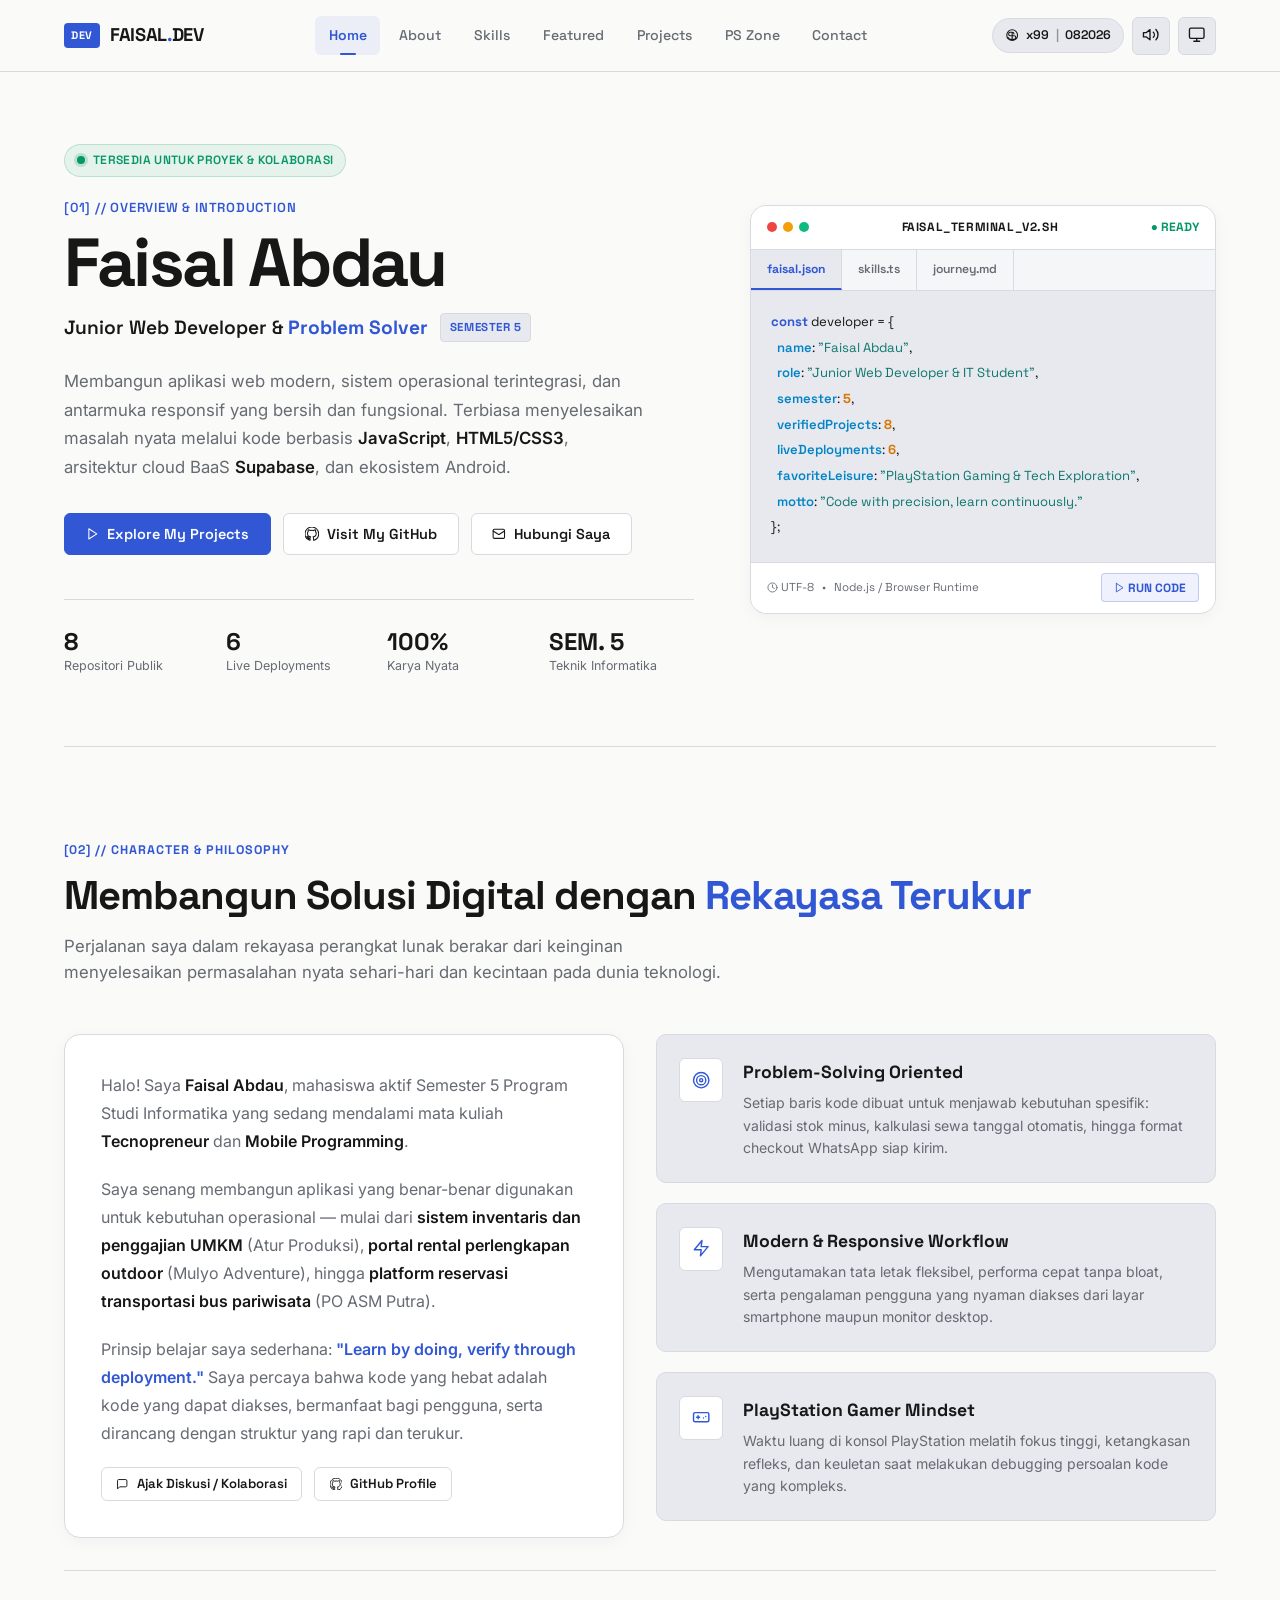
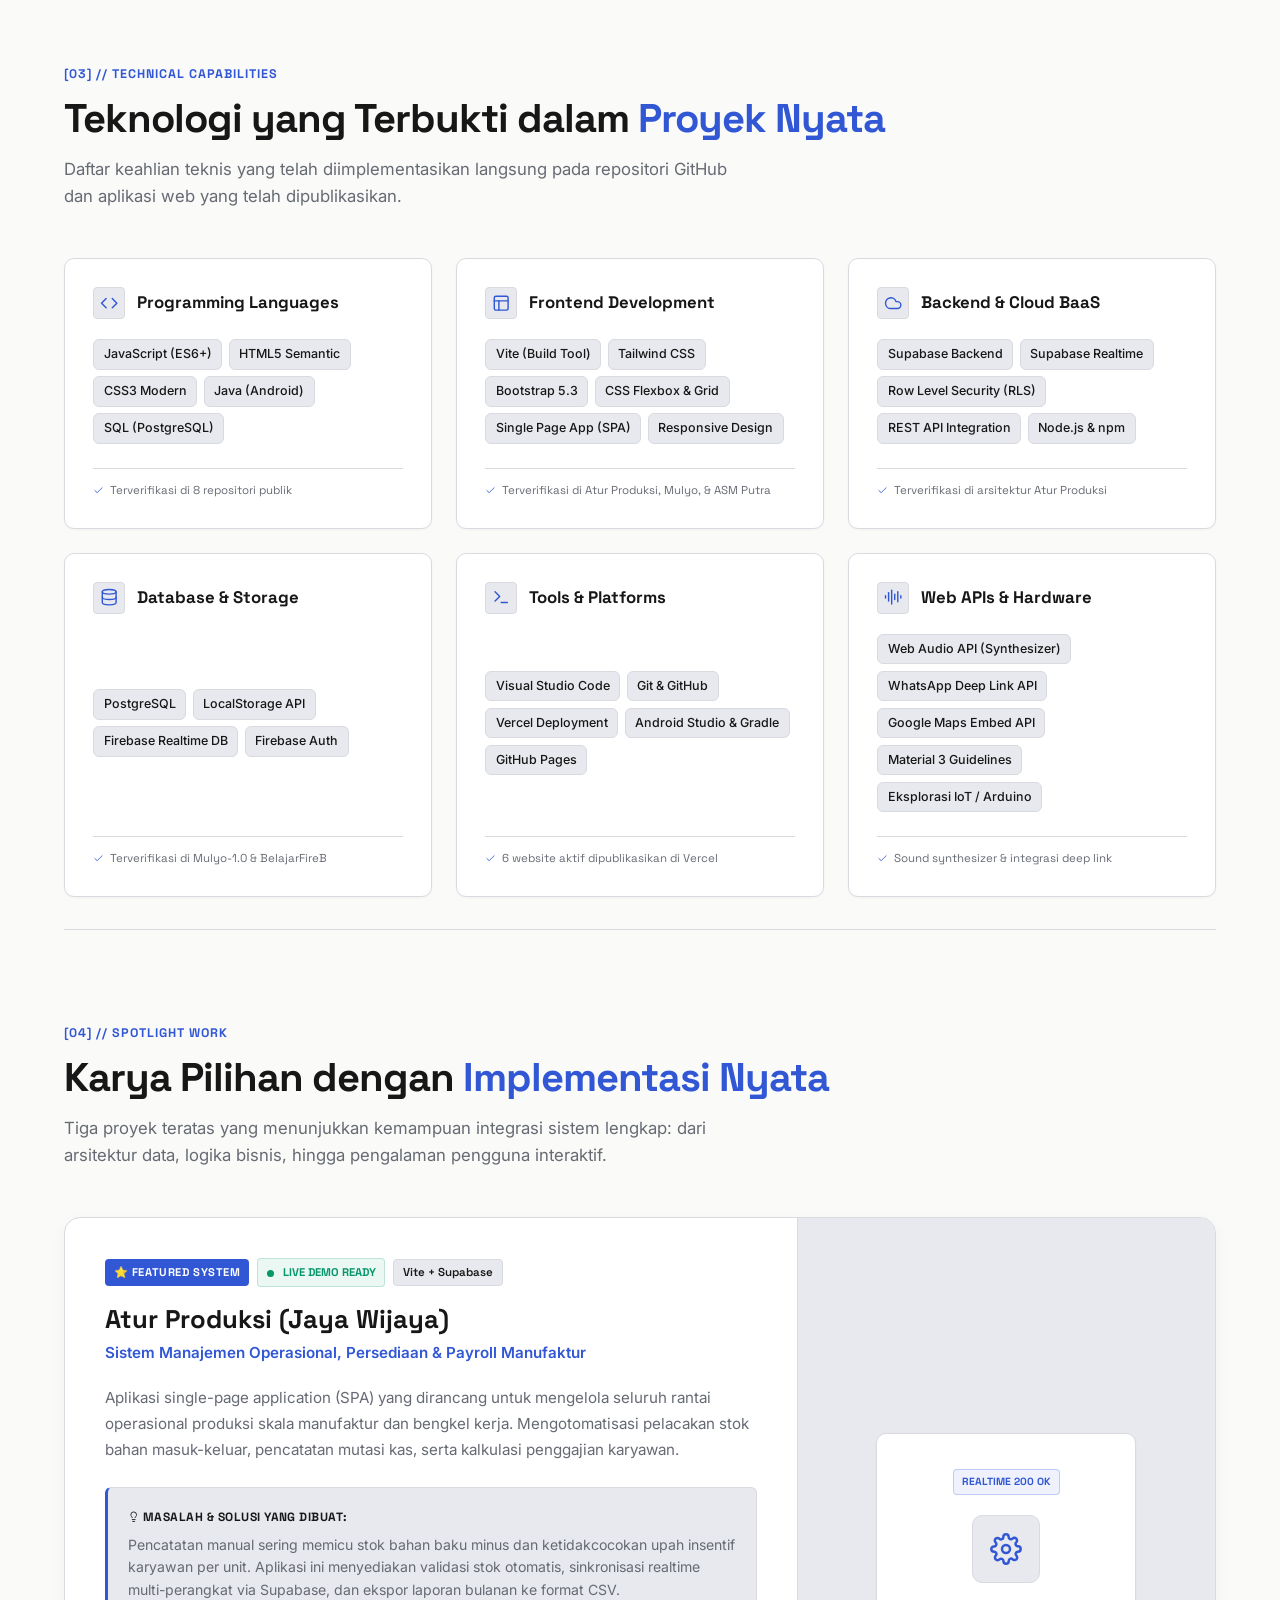
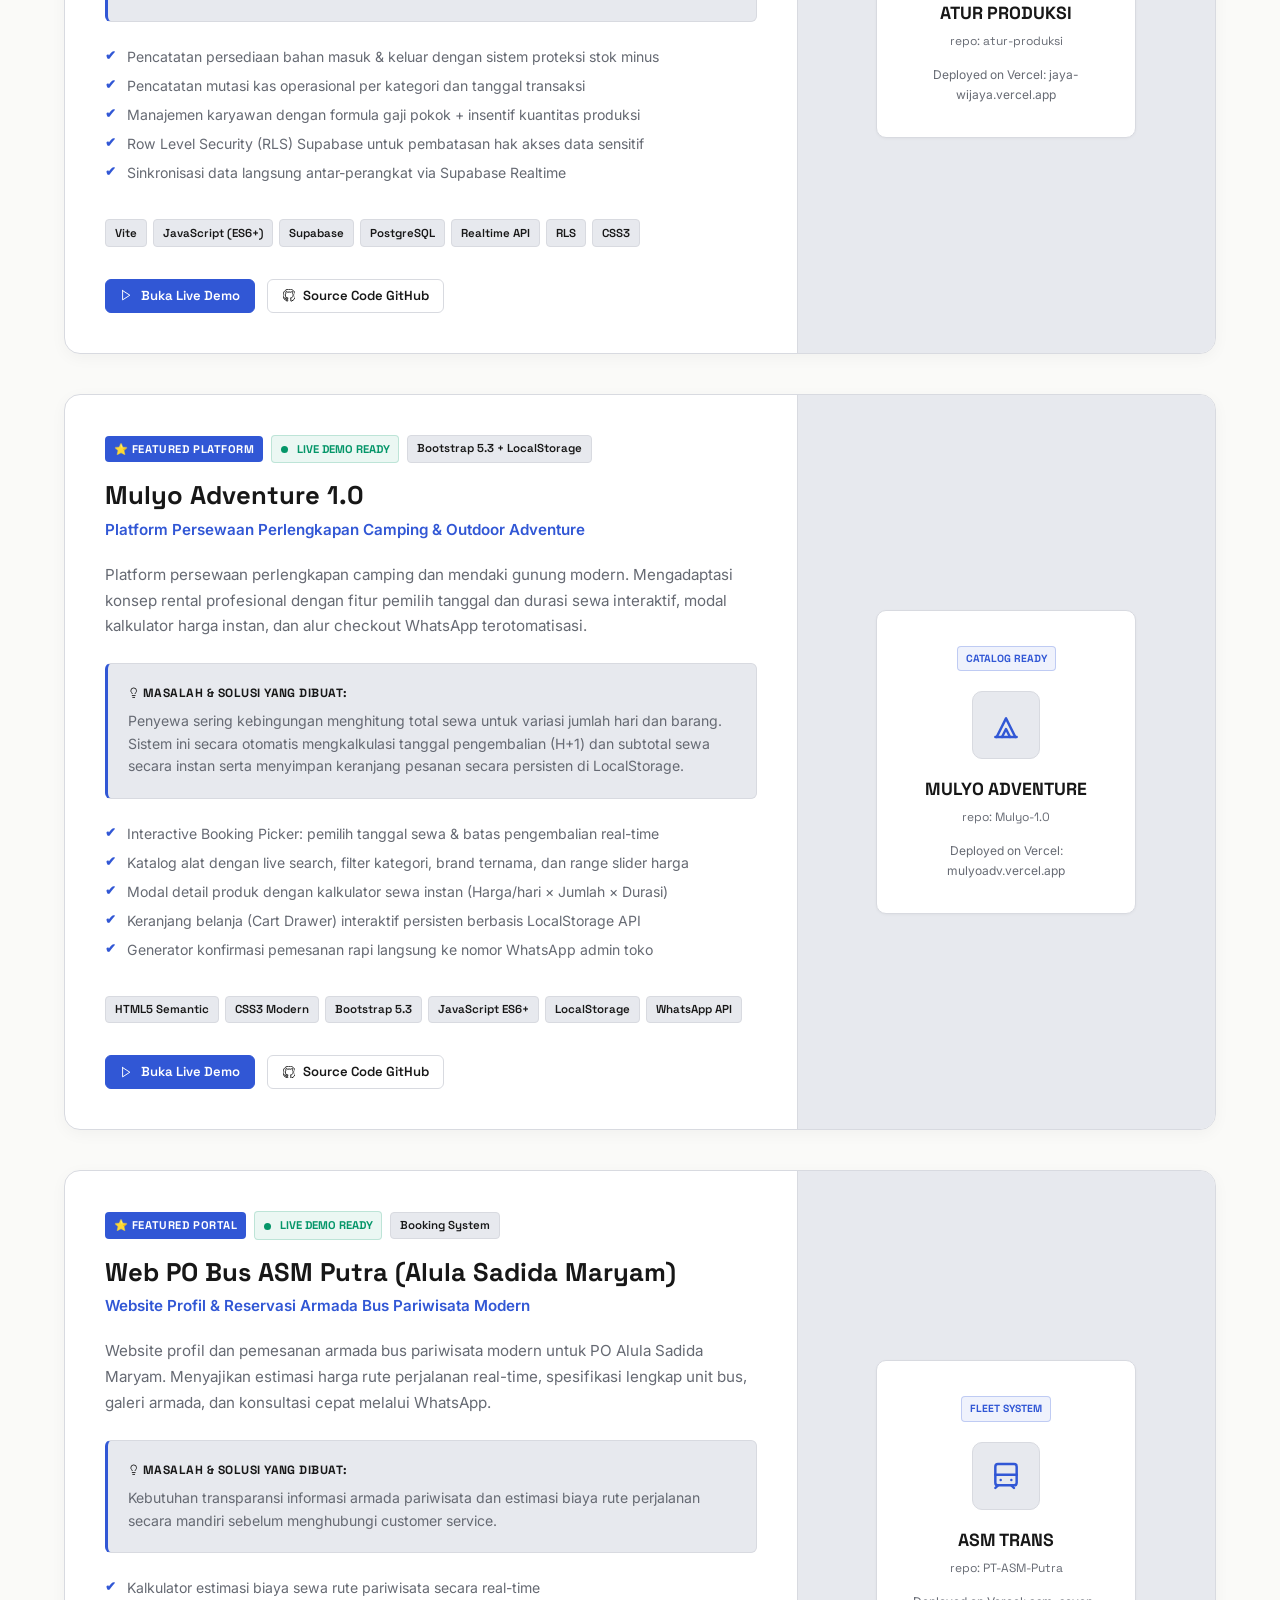
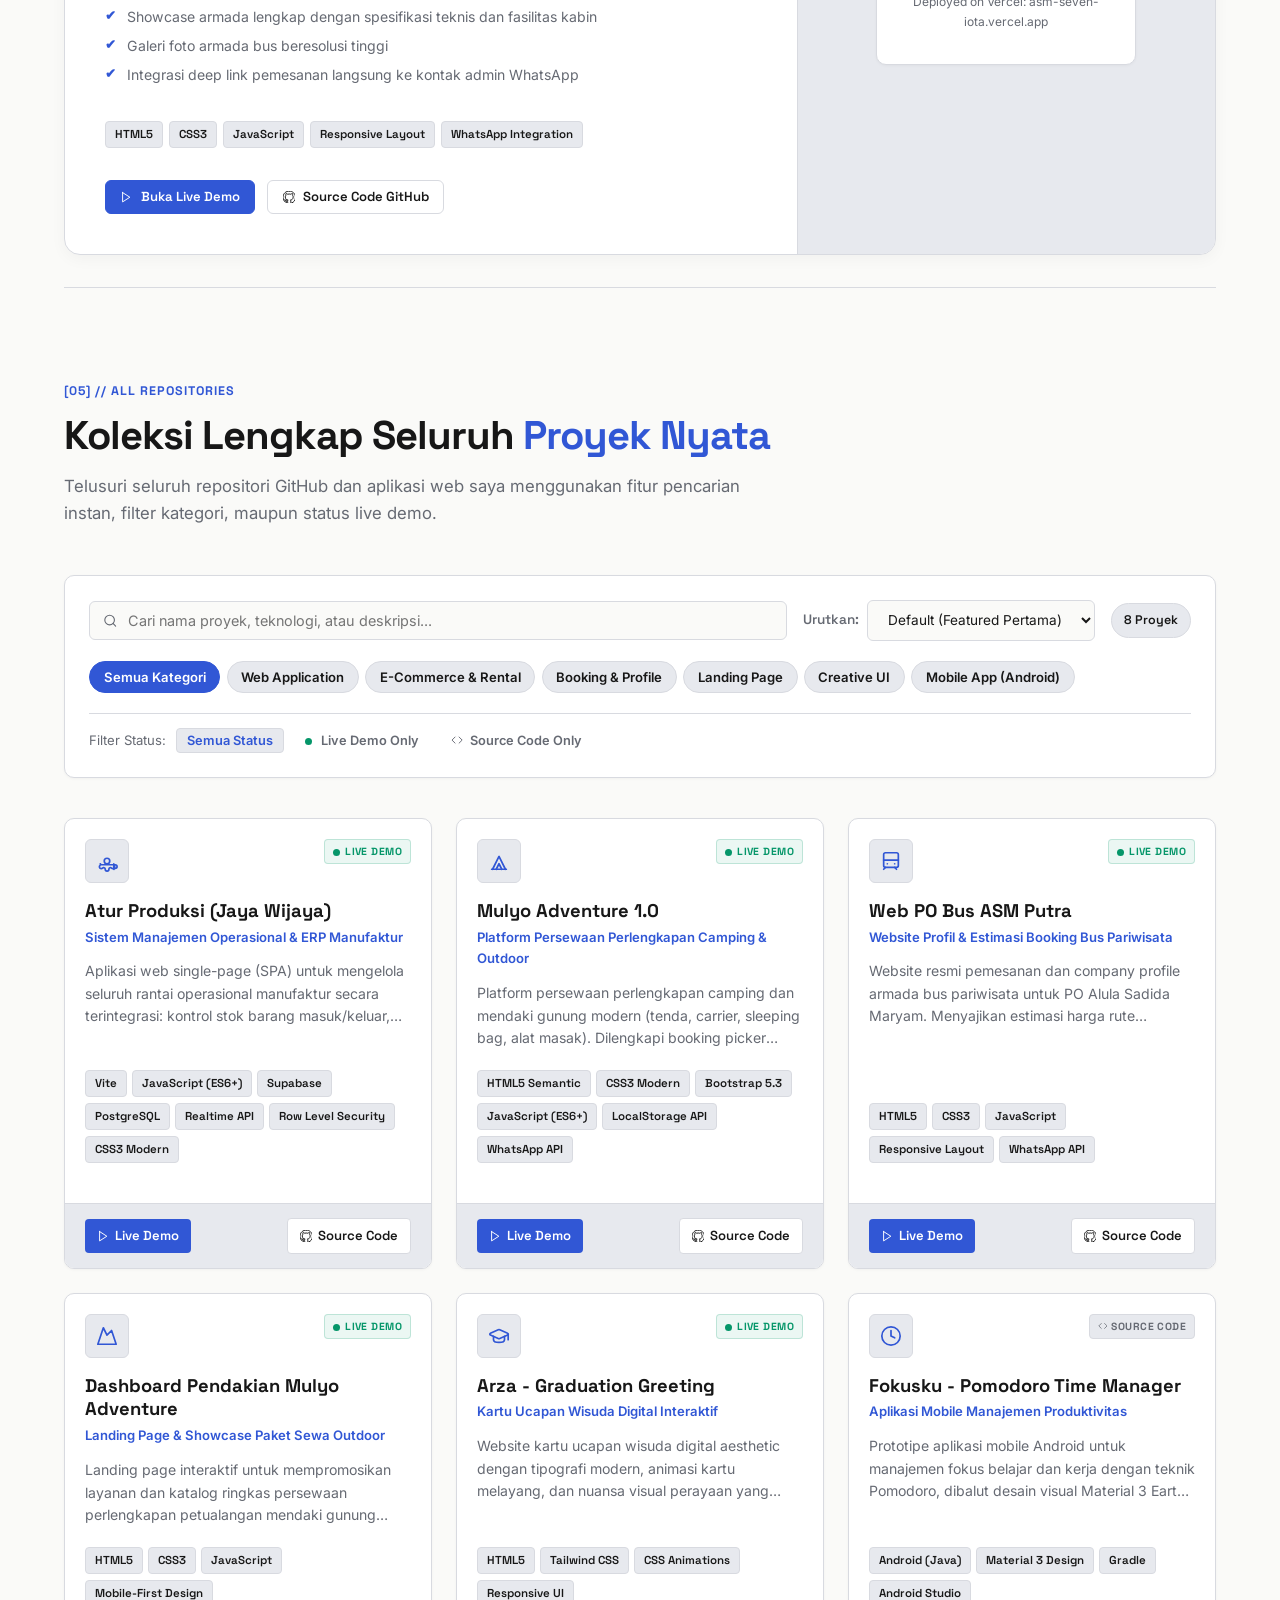
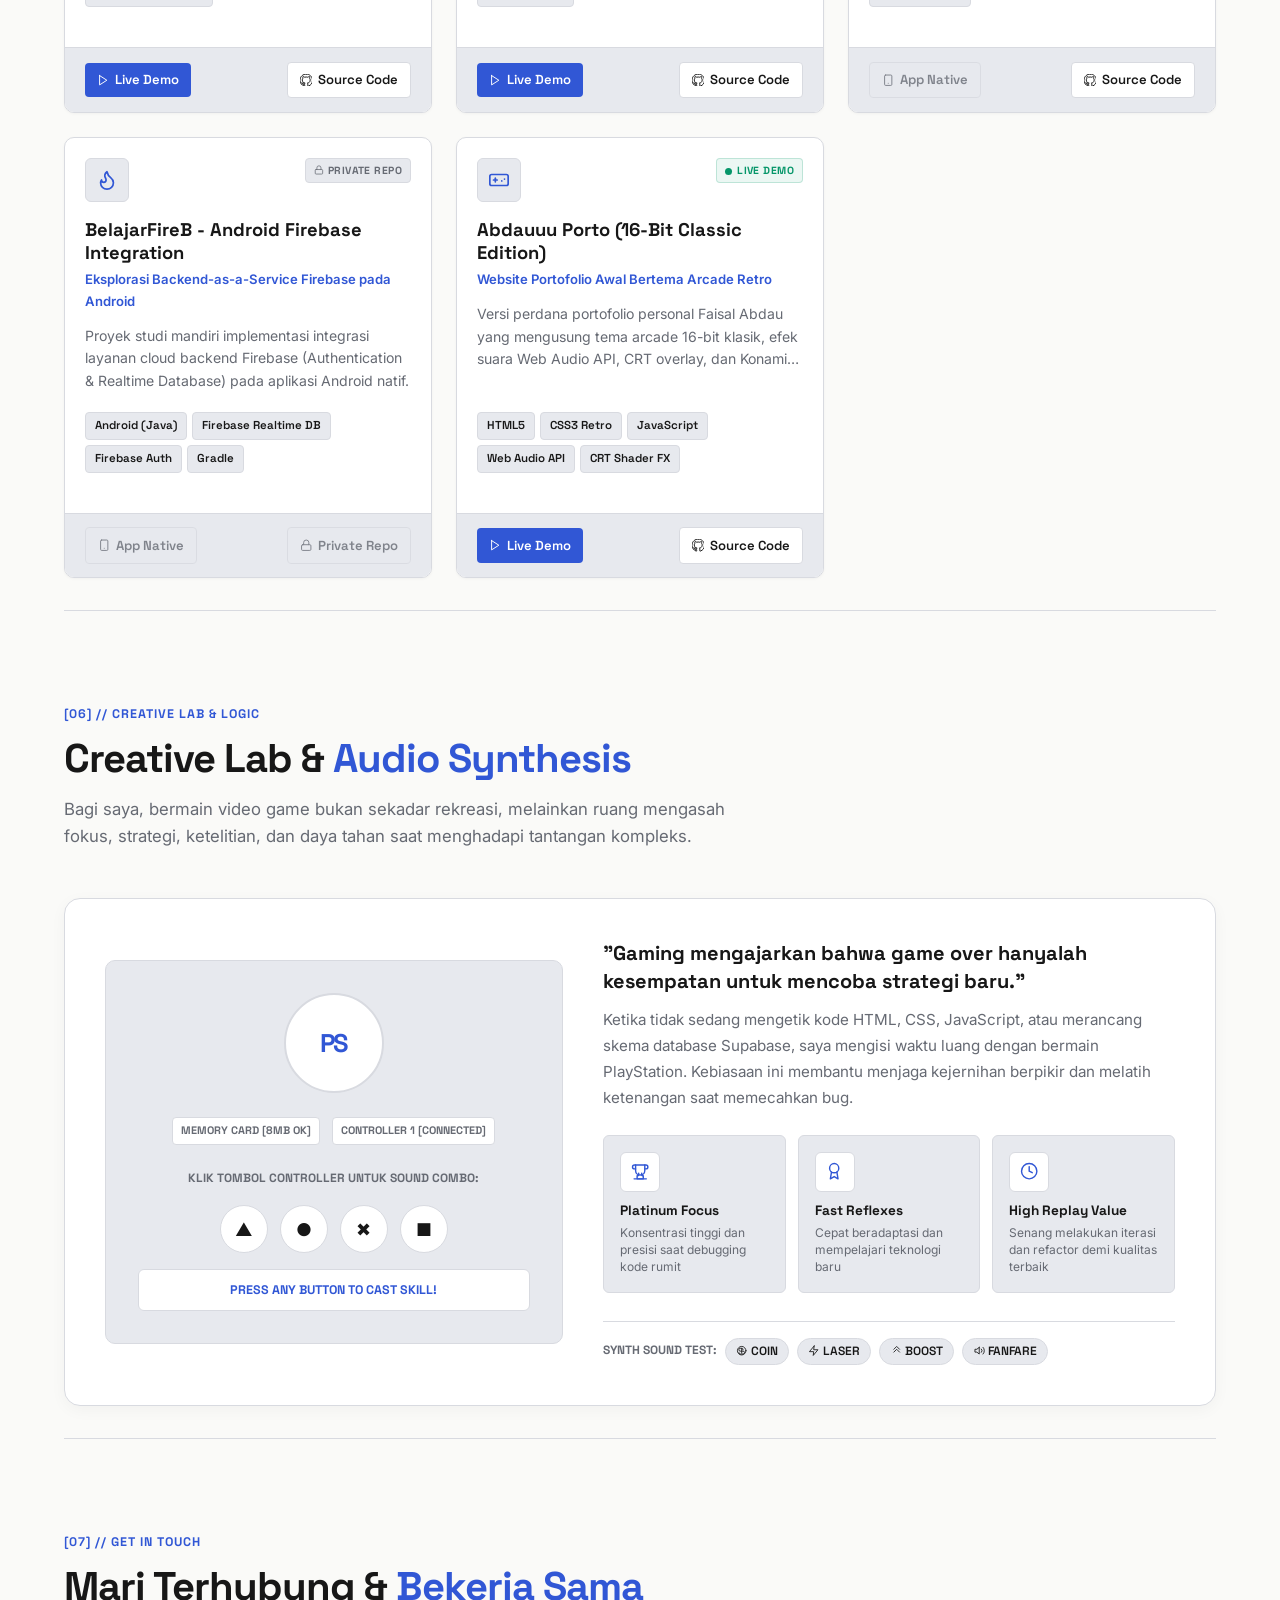
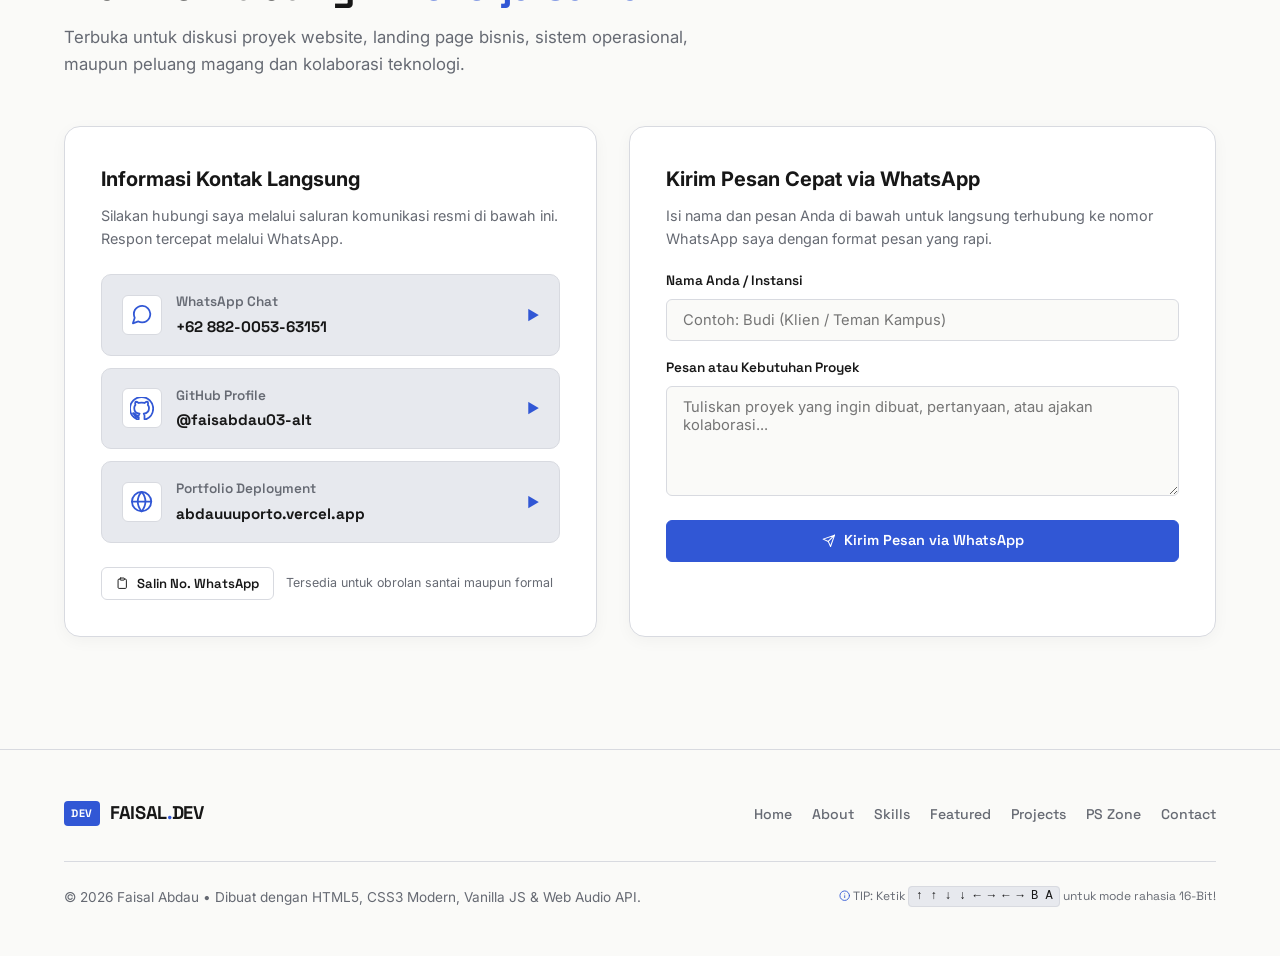
==== commit f9d18195: "feat: replace emojis with modern anti-slop vector SVG icons matching Creative Tech theme" ====
--- a/index.html
+++ b/index.html
@@ -18,7 +18,7 @@
   <meta name="theme-color" content="#FAFAF8">
 
   <!-- Favicon -->
-  <link rel="icon" href="data:image/svg+xml,<svg xmlns=%22http://www.w3.org/2000/svg%22 viewBox=%220 0 100 100%22><text y=%22.9em%22 font-size=%2290%22>⚡</text></svg>">
+  <link rel="icon" href="data:image/svg+xml,<svg xmlns=%22http://www.w3.org/2000/svg%22 viewBox=%220 0 32 32%22><rect width=%2232%22 height=%2232%22 rx=%227%22 fill=%22%233157D5%22/><path d=%22M9 16l4-4m0 8l-4-4m14-4l-4 4m0 0l4 4%22 stroke=%22%23FAFAF8%22 stroke-width=%222.5%22 stroke-linecap=%22round%22 stroke-linejoin=%22round%22 fill=%22none%22/></svg>">
 
   <!-- Fonts: Google Fonts (Space Grotesk for Bold Geometric Headings + Inter for Clean Body Text) -->
   <link rel="preconnect" href="https://fonts.googleapis.com">
@@ -60,7 +60,7 @@
       <div class="hud-actions">
         <!-- Coin Counter & Score Clicker -->
         <div class="hud-stats-pill" id="coinBtn" title="Klik untuk insert coin! (+100 Score)">
-          <span>🪙</span>
+          <svg class="icon-svg" viewBox="0 0 24 24" fill="none" stroke="currentColor" stroke-width="1.85" stroke-linecap="round" stroke-linejoin="round" aria-hidden="true"><circle cx="12" cy="12" r="9"></circle><path d="M12 7v10M15 10a3 3 0 0 0-3-3H9a3 3 0 0 0 0 6h6a3 3 0 0 1 0 6H9a3 3 0 0 1-3-3"></path></svg>
           <span id="coinCount">x99</span>
           <span style="opacity: 0.4;">|</span>
           <span id="scoreVal">082026</span>
@@ -68,17 +68,17 @@
 
         <!-- SFX Toggle -->
         <button type="button" class="hud-tool-btn" id="sfxToggle" title="Matikan/Hidupkan Efek Suara Web Audio API" aria-label="Toggle Sound FX">
-          <span id="sfxIcon">🔊</span>
+          <span id="sfxIcon"><svg class="icon-svg" viewBox="0 0 24 24" fill="none" stroke="currentColor" stroke-width="1.85" stroke-linecap="round" stroke-linejoin="round" aria-hidden="true"><polygon points="11 5 6 9 2 9 2 15 6 15 11 19 11 5"></polygon><path d="M15.54 8.46a5 5 0 0 1 0 7.07"></path><path d="M19.07 4.93a10 10 0 0 1 0 14.14"></path></svg></span>
         </button>
 
         <!-- CRT Scanline Toggle -->
         <button type="button" class="hud-tool-btn" id="crtToggle" title="Aktifkan/Matikan Filter Retro Scanline CRT" aria-label="Toggle CRT Effect">
-          <span id="crtIcon">📺</span>
+          <span id="crtIcon"><svg class="icon-svg" viewBox="0 0 24 24" fill="none" stroke="currentColor" stroke-width="1.85" stroke-linecap="round" stroke-linejoin="round" aria-hidden="true"><rect width="20" height="14" x="2" y="3" rx="2"></rect><line x1="8" x2="16" y1="21" y2="21"></line><line x1="12" x2="12" y1="17" y2="21"></line></svg></span>
         </button>
 
         <!-- Mobile Hamburger Button -->
         <button type="button" class="hamburger-btn" id="hamburgerBtn" aria-label="Buka Menu Mobile">
-          ☰
+          <svg class="icon-svg" viewBox="0 0 24 24" fill="none" stroke="currentColor" stroke-width="2" stroke-linecap="round" stroke-linejoin="round" aria-hidden="true"><line x1="4" x2="20" y1="6" y2="6"></line><line x1="4" x2="20" y1="12" y2="12"></line><line x1="4" x2="20" y1="18" y2="18"></line></svg>
         </button>
       </div>
 
@@ -128,13 +128,16 @@
 
           <div class="hero-cta-group">
             <a href="#projects" class="btn btn-primary" data-sfx="coin">
-              <span>▶ Explore My Projects</span>
+              <svg class="icon-svg icon-svg-sm" viewBox="0 0 24 24" fill="none" stroke="currentColor" stroke-width="2" stroke-linecap="round" stroke-linejoin="round" aria-hidden="true"><polygon points="5 3 19 12 5 21 5 3"></polygon></svg>
+              <span>Explore My Projects</span>
             </a>
             <a href="https://github.com/faisabdau03-alt" target="_blank" rel="noopener noreferrer" class="btn btn-secondary" data-sfx="select">
-              <span>🐙 Visit My GitHub</span>
+              <svg class="icon-svg icon-svg-sm" viewBox="0 0 24 24" fill="currentColor" aria-hidden="true"><path d="M12 0C5.37 0 0 5.37 0 12c0 5.31 3.435 9.795 8.205 11.385.6.105.825-.255.825-.57 0-.285-.015-1.23-.015-2.235-3.015.555-3.795-.735-4.035-1.41-.135-.345-.72-1.41-1.23-1.695-.42-.225-1.02-.78-.015-.795.945-.015 1.62.87 1.845 1.23 1.08 1.815 2.805 1.305 3.495.99.105-.78.42-1.305.765-1.605-2.67-.3-5.46-1.335-5.46-5.925 0-1.305.465-2.385 1.23-3.225-.12-.3-.54-1.53.12-3.18 0 0 1.005-.315 3.3 1.23.96-.27 1.98-.405 3-.405s2.04.135 3 .405c2.295-1.56 3.3-1.23 3.3-1.23.66 1.65.24 2.88.12 3.18.765.84 1.23 1.905 1.23 3.225 0 4.605-2.805 5.625-5.475 5.925.435.375.81 1.095.81 2.22 0 1.605-.015 2.895-.015 3.3 0 .315.225.69.825.57A12.02 12.02 0 0 0 24 12c0-6.63-5.37-12-12-12z"/></svg>
+              <span>Visit My GitHub</span>
             </a>
             <a href="#contact" class="btn btn-secondary" data-sfx="blip">
-              <span>✉ Hubungi Saya</span>
+              <svg class="icon-svg icon-svg-sm" viewBox="0 0 24 24" fill="none" stroke="currentColor" stroke-width="1.85" stroke-linecap="round" stroke-linejoin="round" aria-hidden="true"><rect width="20" height="16" x="2" y="4" rx="2"></rect><path d="m22 7-8.97 5.7a1.94 1.94 0 0 1-2.06 0L2 7"></path></svg>
+              <span>Hubungi Saya</span>
             </a>
           </div>
 
@@ -195,12 +198,13 @@
 
             <div class="widget-footer">
               <div class="widget-footer-info">
-                <span>⚡ UTF-8</span>
+                <span><svg class="icon-svg icon-svg-sm" viewBox="0 0 24 24" fill="none" stroke="currentColor" stroke-width="1.85" stroke-linecap="round" stroke-linejoin="round" aria-hidden="true"><circle cx="12" cy="12" r="10"></circle><polyline points="12 6 12 12 16 14"></polyline></svg> UTF-8</span>
                 <span>•</span>
                 <span>Node.js / Browser Runtime</span>
               </div>
               <button type="button" class="widget-interactive-btn" id="terminalRunBtn" title="Jalankan kode simulasi">
-                ▶ RUN CODE
+                <svg class="icon-svg icon-svg-sm" viewBox="0 0 24 24" fill="none" stroke="currentColor" stroke-width="2" stroke-linecap="round" stroke-linejoin="round" aria-hidden="true"><polygon points="5 3 19 12 5 21 5 3"></polygon></svg>
+                <span>RUN CODE</span>
               </button>
             </div>
 
@@ -240,10 +244,12 @@
 
           <div style="display: flex; gap: 0.75rem; flex-wrap: wrap;">
             <a href="#contact" class="btn btn-secondary btn-sm" data-sfx="coin">
-              <span>💬 Ajak Diskusi / Kolaborasi</span>
+              <svg class="icon-svg icon-svg-sm" viewBox="0 0 24 24" fill="none" stroke="currentColor" stroke-width="1.85" stroke-linecap="round" stroke-linejoin="round" aria-hidden="true"><path d="M21 15a2 2 0 0 1-2 2H7l-4 4V5a2 2 0 0 1 2-2h14a2 2 0 0 1 2 2z"></path></svg>
+              <span>Ajak Diskusi / Kolaborasi</span>
             </a>
             <a href="https://github.com/faisabdau03-alt" target="_blank" rel="noopener noreferrer" class="btn btn-secondary btn-sm" data-sfx="select">
-              <span>🐙 GitHub Profile</span>
+              <svg class="icon-svg icon-svg-sm" viewBox="0 0 24 24" fill="currentColor" aria-hidden="true"><path d="M12 0C5.37 0 0 5.37 0 12c0 5.31 3.435 9.795 8.205 11.385.6.105.825-.255.825-.57 0-.285-.015-1.23-.015-2.235-3.015.555-3.795-.735-4.035-1.41-.135-.345-.72-1.41-1.23-1.695-.42-.225-1.02-.78-.015-.795.945-.015 1.62.87 1.845 1.23 1.08 1.815 2.805 1.305 3.495.99.105-.78.42-1.305.765-1.605-2.67-.3-5.46-1.335-5.46-5.925 0-1.305.465-2.385 1.23-3.225-.12-.3-.54-1.53.12-3.18 0 0 1.005-.315 3.3 1.23.96-.27 1.98-.405 3-.405s2.04.135 3 .405c2.295-1.56 3.3-1.23 3.3-1.23.66 1.65.24 2.88.12 3.18.765.84 1.23 1.905 1.23 3.225 0 4.605-2.805 5.625-5.475 5.925.435.375.81 1.095.81 2.22 0 1.605-.015 2.895-.015 3.3 0 .315.225.69.825.57A12.02 12.02 0 0 0 24 12c0-6.63-5.37-12-12-12z"/></svg>
+              <span>GitHub Profile</span>
             </a>
           </div>
         </article>
@@ -251,7 +257,9 @@
         <!-- Pillars Card -->
         <div class="about-pillars">
           <div class="pillar-item">
-            <div class="pillar-icon">🎯</div>
+            <div class="pillar-icon">
+              <svg class="icon-svg" viewBox="0 0 24 24" fill="none" stroke="currentColor" stroke-width="1.85" stroke-linecap="round" stroke-linejoin="round" aria-hidden="true"><circle cx="12" cy="12" r="10"></circle><circle cx="12" cy="12" r="6"></circle><circle cx="12" cy="12" r="2"></circle></svg>
+            </div>
             <div>
               <h3 class="pillar-title">Problem-Solving Oriented</h3>
               <p class="pillar-desc">
@@ -261,7 +269,9 @@
           </div>
 
           <div class="pillar-item">
-            <div class="pillar-icon">⚡</div>
+            <div class="pillar-icon">
+              <svg class="icon-svg" viewBox="0 0 24 24" fill="none" stroke="currentColor" stroke-width="1.85" stroke-linecap="round" stroke-linejoin="round" aria-hidden="true"><polygon points="13 2 3 14 12 14 11 22 21 10 12 10 13 2"></polygon></svg>
+            </div>
             <div>
               <h3 class="pillar-title">Modern & Responsive Workflow</h3>
               <p class="pillar-desc">
@@ -271,7 +281,9 @@
           </div>
 
           <div class="pillar-item">
-            <div class="pillar-icon">🎮</div>
+            <div class="pillar-icon">
+              <svg class="icon-svg" viewBox="0 0 24 24" fill="none" stroke="currentColor" stroke-width="1.85" stroke-linecap="round" stroke-linejoin="round" aria-hidden="true"><line x1="6" x2="10" y1="12" y2="12"></line><line x1="8" x2="8" y1="10" y2="14"></line><line x1="15" x2="15.01" y1="13" y2="13"></line><line x1="18" x2="18.01" y1="11" y2="11"></line><rect width="20" height="12" x="2" y="6" rx="2"></rect></svg>
+            </div>
             <div>
               <h3 class="pillar-title">PlayStation Gamer Mindset</h3>
               <p class="pillar-desc">
@@ -301,7 +313,9 @@
         <!-- Category 1: Languages -->
         <div class="skill-category-card">
           <div class="skill-cat-header">
-            <span class="skill-cat-icon">💻</span>
+            <span class="skill-cat-icon">
+              <svg class="icon-svg" viewBox="0 0 24 24" fill="none" stroke="currentColor" stroke-width="1.85" stroke-linecap="round" stroke-linejoin="round" aria-hidden="true"><polyline points="16 18 22 12 16 6"></polyline><polyline points="8 6 2 12 8 18"></polyline></svg>
+            </span>
             <h3 class="skill-cat-title">Programming Languages</h3>
           </div>
           <div class="skill-tags-list">
@@ -312,14 +326,16 @@
             <span class="skill-pill">SQL (PostgreSQL)</span>
           </div>
           <div class="skill-proof-note">
-            <span>✔</span> Terverifikasi di 8 repositori publik
+            <svg class="icon-svg icon-svg-sm text-accent" viewBox="0 0 24 24" fill="none" stroke="currentColor" stroke-width="2.2" stroke-linecap="round" stroke-linejoin="round" aria-hidden="true"><polyline points="20 6 9 17 4 12"></polyline></svg> Terverifikasi di 8 repositori publik
           </div>
         </div>
 
         <!-- Category 2: Frontend Development -->
         <div class="skill-category-card">
           <div class="skill-cat-header">
-            <span class="skill-cat-icon">🎨</span>
+            <span class="skill-cat-icon">
+              <svg class="icon-svg" viewBox="0 0 24 24" fill="none" stroke="currentColor" stroke-width="1.85" stroke-linecap="round" stroke-linejoin="round" aria-hidden="true"><rect width="18" height="18" x="3" y="3" rx="2"></rect><line x1="3" x2="21" y1="9" y2="9"></line><line x1="9" x2="9" y1="21" y2="9"></line></svg>
+            </span>
             <h3 class="skill-cat-title">Frontend Development</h3>
           </div>
           <div class="skill-tags-list">
@@ -331,14 +347,16 @@
             <span class="skill-pill">Responsive Design</span>
           </div>
           <div class="skill-proof-note">
-            <span>✔</span> Terverifikasi di Atur Produksi, Mulyo, & ASM Putra
+            <svg class="icon-svg icon-svg-sm text-accent" viewBox="0 0 24 24" fill="none" stroke="currentColor" stroke-width="2.2" stroke-linecap="round" stroke-linejoin="round" aria-hidden="true"><polyline points="20 6 9 17 4 12"></polyline></svg> Terverifikasi di Atur Produksi, Mulyo, & ASM Putra
           </div>
         </div>
 
         <!-- Category 3: Backend & BaaS -->
         <div class="skill-category-card">
           <div class="skill-cat-header">
-            <span class="skill-cat-icon">☁️</span>
+            <span class="skill-cat-icon">
+              <svg class="icon-svg" viewBox="0 0 24 24" fill="none" stroke="currentColor" stroke-width="1.85" stroke-linecap="round" stroke-linejoin="round" aria-hidden="true"><path d="M17.5 19H9a7 7 0 1 1 6.71-9h1.79a4.5 4.5 0 1 1 0 9Z"></path></svg>
+            </span>
             <h3 class="skill-cat-title">Backend & Cloud BaaS</h3>
           </div>
           <div class="skill-tags-list">
@@ -349,14 +367,16 @@
             <span class="skill-pill">Node.js & npm</span>
           </div>
           <div class="skill-proof-note">
-            <span>✔</span> Terverifikasi di arsitektur Atur Produksi
+            <svg class="icon-svg icon-svg-sm text-accent" viewBox="0 0 24 24" fill="none" stroke="currentColor" stroke-width="2.2" stroke-linecap="round" stroke-linejoin="round" aria-hidden="true"><polyline points="20 6 9 17 4 12"></polyline></svg> Terverifikasi di arsitektur Atur Produksi
           </div>
         </div>
 
         <!-- Category 4: Database & Storage -->
         <div class="skill-category-card">
           <div class="skill-cat-header">
-            <span class="skill-cat-icon">🗄️</span>
+            <span class="skill-cat-icon">
+              <svg class="icon-svg" viewBox="0 0 24 24" fill="none" stroke="currentColor" stroke-width="1.85" stroke-linecap="round" stroke-linejoin="round" aria-hidden="true"><ellipse cx="12" cy="5" rx="9" ry="3"></ellipse><path d="M21 12c0 1.66-4 3-9 3s-9-1.34-9-3"></path><path d="M3 5v14c0 1.66 4 3 9 3s9-1.34 9-3V5"></path></svg>
+            </span>
             <h3 class="skill-cat-title">Database & Storage</h3>
           </div>
           <div class="skill-tags-list">
@@ -366,14 +386,16 @@
             <span class="skill-pill">Firebase Auth</span>
           </div>
           <div class="skill-proof-note">
-            <span>✔</span> Terverifikasi di Mulyo-1.0 & BelajarFireB
+            <svg class="icon-svg icon-svg-sm text-accent" viewBox="0 0 24 24" fill="none" stroke="currentColor" stroke-width="2.2" stroke-linecap="round" stroke-linejoin="round" aria-hidden="true"><polyline points="20 6 9 17 4 12"></polyline></svg> Terverifikasi di Mulyo-1.0 & BelajarFireB
           </div>
         </div>
 
         <!-- Category 5: Tools & Deployment -->
         <div class="skill-category-card">
           <div class="skill-cat-header">
-            <span class="skill-cat-icon">🛠️</span>
+            <span class="skill-cat-icon">
+              <svg class="icon-svg" viewBox="0 0 24 24" fill="none" stroke="currentColor" stroke-width="1.85" stroke-linecap="round" stroke-linejoin="round" aria-hidden="true"><polyline points="4 17 10 11 4 5"></polyline><line x1="12" x2="20" y1="19" y2="19"></line></svg>
+            </span>
             <h3 class="skill-cat-title">Tools & Platforms</h3>
           </div>
           <div class="skill-tags-list">
@@ -384,14 +406,16 @@
             <span class="skill-pill">GitHub Pages</span>
           </div>
           <div class="skill-proof-note">
-            <span>✔</span> 6 website aktif dipublikasikan di Vercel
+            <svg class="icon-svg icon-svg-sm text-accent" viewBox="0 0 24 24" fill="none" stroke="currentColor" stroke-width="2.2" stroke-linecap="round" stroke-linejoin="round" aria-hidden="true"><polyline points="20 6 9 17 4 12"></polyline></svg> 6 website aktif dipublikasikan di Vercel
           </div>
         </div>
 
         <!-- Category 6: Interactive APIs & Audio -->
         <div class="skill-category-card">
           <div class="skill-cat-header">
-            <span class="skill-cat-icon">🔊</span>
+            <span class="skill-cat-icon">
+              <svg class="icon-svg" viewBox="0 0 24 24" fill="none" stroke="currentColor" stroke-width="1.85" stroke-linecap="round" stroke-linejoin="round" aria-hidden="true"><path d="M2 10v3"></path><path d="M6 6v11"></path><path d="M10 3v18"></path><path d="M14 8v7"></path><path d="M18 5v13"></path><path d="M22 10v3"></path></svg>
+            </span>
             <h3 class="skill-cat-title">Web APIs & Hardware</h3>
           </div>
           <div class="skill-tags-list">
@@ -402,7 +426,7 @@
             <span class="skill-pill">Eksplorasi IoT / Arduino</span>
           </div>
           <div class="skill-proof-note">
-            <span>✔</span> Sound synthesizer & integrasi deep link
+            <svg class="icon-svg icon-svg-sm text-accent" viewBox="0 0 24 24" fill="none" stroke="currentColor" stroke-width="2.2" stroke-linecap="round" stroke-linejoin="round" aria-hidden="true"><polyline points="20 6 9 17 4 12"></polyline></svg> Sound synthesizer & integrasi deep link
           </div>
         </div>
 
@@ -429,7 +453,7 @@
           <div class="featured-card-body">
             <div class="featured-badges">
               <span class="badge-featured">⭐ FEATURED SYSTEM</span>
-              <span class="badge-status live">🟢 LIVE DEMO READY</span>
+              <span class="badge-status live"><span class="badge-dot"></span> LIVE DEMO READY</span>
               <span class="tech-chip">Vite + Supabase</span>
             </div>
 
@@ -441,7 +465,10 @@
             </p>
 
             <div class="deep-dive-box">
-              <span class="deep-dive-title">💡 MASALAH & SOLUSI YANG DIBUAT:</span>
+              <span class="deep-dive-title">
+                <svg class="icon-svg icon-svg-sm" viewBox="0 0 24 24" fill="none" stroke="currentColor" stroke-width="2" stroke-linecap="round" stroke-linejoin="round" aria-hidden="true"><path d="M15 14c.2-1 .7-1.7 1.5-2.5 1-.9 1.5-2.2 1.5-3.5A6 6 0 0 0 6 8c0 1 .2 2.2 1.5 3.5.7.7 1.3 1.5 1.5 2.5"></path><path d="M9 18h6"></path><path d="M10 22h4"></path></svg>
+                MASALAH & SOLUSI YANG DIBUAT:
+              </span>
               <p class="deep-dive-text">
                 Pencatatan manual sering memicu stok bahan baku minus dan ketidakcocokan upah insentif karyawan per unit. Aplikasi ini menyediakan validasi stok otomatis, sinkronisasi realtime multi-perangkat via Supabase, dan ekspor laporan bulanan ke format CSV.
               </p>
@@ -467,10 +494,12 @@
 
             <div class="featured-actions">
               <a href="https://jaya-wijaya.vercel.app" target="_blank" rel="noopener noreferrer" class="btn btn-cyan btn-sm" data-sfx="coin">
-                <span>▶ Buka Live Demo</span>
+                <svg class="icon-svg icon-svg-sm" viewBox="0 0 24 24" fill="none" stroke="currentColor" stroke-width="2" stroke-linecap="round" stroke-linejoin="round" aria-hidden="true"><polygon points="5 3 19 12 5 21 5 3"></polygon></svg>
+                <span>Buka Live Demo</span>
               </a>
               <a href="https://github.com/faisabdau03-alt/atur-produksi" target="_blank" rel="noopener noreferrer" class="btn btn-secondary btn-sm" data-sfx="select">
-                <span>🐙 Source Code GitHub</span>
+                <svg class="icon-svg icon-svg-sm" viewBox="0 0 24 24" fill="currentColor" aria-hidden="true"><path d="M12 0C5.37 0 0 5.37 0 12c0 5.31 3.435 9.795 8.205 11.385.6.105.825-.255.825-.57 0-.285-.015-1.23-.015-2.235-3.015.555-3.795-.735-4.035-1.41-.135-.345-.72-1.41-1.23-1.695-.42-.225-1.02-.78-.015-.795.945-.015 1.62.87 1.845 1.23 1.08 1.815 2.805 1.305 3.495.99.105-.78.42-1.305.765-1.605-2.67-.3-5.46-1.335-5.46-5.925 0-1.305.465-2.385 1.23-3.225-.12-.3-.54-1.53.12-3.18 0 0 1.005-.315 3.3 1.23.96-.27 1.98-.405 3-.405s2.04.135 3 .405c2.295-1.56 3.3-1.23 3.3-1.23.66 1.65.24 2.88.12 3.18.765.84 1.23 1.905 1.23 3.225 0 4.605-2.805 5.625-5.475 5.925.435.375.81 1.095.81 2.22 0 1.605-.015 2.895-.015 3.3 0 .315.225.69.825.57A12.02 12.02 0 0 0 24 12c0-6.63-5.37-12-12-12z"/></svg>
+                <span>Source Code GitHub</span>
               </a>
             </div>
           </div>
@@ -478,7 +507,9 @@
           <div class="featured-card-visual">
             <div class="visual-cartridge">
               <span class="visual-scan-badge">REALTIME 200 OK</span>
-              <div class="visual-big-icon">⚙️</div>
+              <div class="visual-big-icon">
+                <svg viewBox="0 0 24 24" fill="none" stroke="currentColor" stroke-width="1.85" stroke-linecap="round" stroke-linejoin="round" aria-hidden="true"><circle cx="12" cy="12" r="3"></circle><path d="M19.4 15a1.65 1.65 0 0 0 .33 1.82l.06.06a2 2 0 0 1 0 2.83 2 2 0 0 1-2.83 0l-.06-.06a1.65 1.65 0 0 0-1.82-.33 1.65 1.65 0 0 0-1 1.51V21a2 2 0 0 1-2 2 2 2 0 0 1-2-2v-.09A1.65 1.65 0 0 0 9 19.4a1.65 1.65 0 0 0-1.82.33l-.06.06a2 2 0 0 1-2.83 0 2 2 0 0 1 0-2.83l.06-.06a1.65 1.65 0 0 0 .33-1.82 1.65 1.65 0 0 0-1.51-1H3a2 2 0 0 1-2-2 2 2 0 0 1 2-2h.09A1.65 1.65 0 0 0 4.6 9a1.65 1.65 0 0 0-.33-1.82l-.06-.06a2 2 0 0 1 0-2.83 2 2 0 0 1 2.83 0l.06.06a1.65 1.65 0 0 0 1.82.33H9a1.65 1.65 0 0 0 1-1.51V3a2 2 0 0 1 2-2 2 2 0 0 1 2 2v.09a1.65 1.65 0 0 0 1 1.51 1.65 1.65 0 0 0 1.82-.33l.06-.06a2 2 0 0 1 2.83 0 2 2 0 0 1 0 2.83l-.06.06a1.65 1.65 0 0 0-.33 1.82V9a1.65 1.65 0 0 0 1.51 1H21a2 2 0 0 1 2 2 2 2 0 0 1-2 2h-.09a1.65 1.65 0 0 0-1.51 1z"></path></svg>
+              </div>
               <div class="visual-title-tag">ATUR PRODUKSI</div>
               <div class="visual-repo-name">repo: atur-produksi</div>
               <p style="font-size: 0.75rem; color: var(--color-text-muted); margin-top: 0.85rem;">
@@ -494,7 +525,7 @@
           <div class="featured-card-body">
             <div class="featured-badges">
               <span class="badge-featured">⭐ FEATURED PLATFORM</span>
-              <span class="badge-status live">🟢 LIVE DEMO READY</span>
+              <span class="badge-status live"><span class="badge-dot"></span> LIVE DEMO READY</span>
               <span class="tech-chip">Bootstrap 5.3 + LocalStorage</span>
             </div>
 
@@ -506,7 +537,10 @@
             </p>
 
             <div class="deep-dive-box">
-              <span class="deep-dive-title">💡 MASALAH & SOLUSI YANG DIBUAT:</span>
+              <span class="deep-dive-title">
+                <svg class="icon-svg icon-svg-sm" viewBox="0 0 24 24" fill="none" stroke="currentColor" stroke-width="2" stroke-linecap="round" stroke-linejoin="round" aria-hidden="true"><path d="M15 14c.2-1 .7-1.7 1.5-2.5 1-.9 1.5-2.2 1.5-3.5A6 6 0 0 0 6 8c0 1 .2 2.2 1.5 3.5.7.7 1.3 1.5 1.5 2.5"></path><path d="M9 18h6"></path><path d="M10 22h4"></path></svg>
+                MASALAH & SOLUSI YANG DIBUAT:
+              </span>
               <p class="deep-dive-text">
                 Penyewa sering kebingungan menghitung total sewa untuk variasi jumlah hari dan barang. Sistem ini secara otomatis mengkalkulasi tanggal pengembalian (H+1) dan subtotal sewa secara instan serta menyimpan keranjang pesanan secara persisten di LocalStorage.
               </p>
@@ -531,10 +565,12 @@
 
             <div class="featured-actions">
               <a href="https://mulyoadv.vercel.app" target="_blank" rel="noopener noreferrer" class="btn btn-cyan btn-sm" data-sfx="coin">
-                <span>▶ Buka Live Demo</span>
+                <svg class="icon-svg icon-svg-sm" viewBox="0 0 24 24" fill="none" stroke="currentColor" stroke-width="2" stroke-linecap="round" stroke-linejoin="round" aria-hidden="true"><polygon points="5 3 19 12 5 21 5 3"></polygon></svg>
+                <span>Buka Live Demo</span>
               </a>
               <a href="https://github.com/faisabdau03-alt/Mulyo-1.0" target="_blank" rel="noopener noreferrer" class="btn btn-secondary btn-sm" data-sfx="select">
-                <span>🐙 Source Code GitHub</span>
+                <svg class="icon-svg icon-svg-sm" viewBox="0 0 24 24" fill="currentColor" aria-hidden="true"><path d="M12 0C5.37 0 0 5.37 0 12c0 5.31 3.435 9.795 8.205 11.385.6.105.825-.255.825-.57 0-.285-.015-1.23-.015-2.235-3.015.555-3.795-.735-4.035-1.41-.135-.345-.72-1.41-1.23-1.695-.42-.225-1.02-.78-.015-.795.945-.015 1.62.87 1.845 1.23 1.08 1.815 2.805 1.305 3.495.99.105-.78.42-1.305.765-1.605-2.67-.3-5.46-1.335-5.46-5.925 0-1.305.465-2.385 1.23-3.225-.12-.3-.54-1.53.12-3.18 0 0 1.005-.315 3.3 1.23.96-.27 1.98-.405 3-.405s2.04.135 3 .405c2.295-1.56 3.3-1.23 3.3-1.23.66 1.65.24 2.88.12 3.18.765.84 1.23 1.905 1.23 3.225 0 4.605-2.805 5.625-5.475 5.925.435.375.81 1.095.81 2.22 0 1.605-.015 2.895-.015 3.3 0 .315.225.69.825.57A12.02 12.02 0 0 0 24 12c0-6.63-5.37-12-12-12z"/></svg>
+                <span>Source Code GitHub</span>
               </a>
             </div>
           </div>
@@ -542,7 +578,9 @@
           <div class="featured-card-visual">
             <div class="visual-cartridge">
               <span class="visual-scan-badge">CATALOG READY</span>
-              <div class="visual-big-icon">🏕️</div>
+              <div class="visual-big-icon">
+                <svg viewBox="0 0 24 24" fill="none" stroke="currentColor" stroke-width="1.85" stroke-linecap="round" stroke-linejoin="round" aria-hidden="true"><path d="M4 21h16"></path><path d="m19 21-7-14-7 14"></path><path d="m9 21 3-6 3 6"></path></svg>
+              </div>
               <div class="visual-title-tag">MULYO ADVENTURE</div>
               <div class="visual-repo-name">repo: Mulyo-1.0</div>
               <p style="font-size: 0.75rem; color: var(--color-text-muted); margin-top: 0.85rem;">
@@ -558,7 +596,7 @@
           <div class="featured-card-body">
             <div class="featured-badges">
               <span class="badge-featured">⭐ FEATURED PORTAL</span>
-              <span class="badge-status live">🟢 LIVE DEMO READY</span>
+              <span class="badge-status live"><span class="badge-dot"></span> LIVE DEMO READY</span>
               <span class="tech-chip">Booking System</span>
             </div>
 
@@ -570,7 +608,10 @@
             </p>
 
             <div class="deep-dive-box">
-              <span class="deep-dive-title">💡 MASALAH & SOLUSI YANG DIBUAT:</span>
+              <span class="deep-dive-title">
+                <svg class="icon-svg icon-svg-sm" viewBox="0 0 24 24" fill="none" stroke="currentColor" stroke-width="2" stroke-linecap="round" stroke-linejoin="round" aria-hidden="true"><path d="M15 14c.2-1 .7-1.7 1.5-2.5 1-.9 1.5-2.2 1.5-3.5A6 6 0 0 0 6 8c0 1 .2 2.2 1.5 3.5.7.7 1.3 1.5 1.5 2.5"></path><path d="M9 18h6"></path><path d="M10 22h4"></path></svg>
+                MASALAH & SOLUSI YANG DIBUAT:
+              </span>
               <p class="deep-dive-text">
                 Kebutuhan transparansi informasi armada pariwisata dan estimasi biaya rute perjalanan secara mandiri sebelum menghubungi customer service.
               </p>
@@ -593,10 +634,12 @@
 
             <div class="featured-actions">
               <a href="https://asm-seven-iota.vercel.app" target="_blank" rel="noopener noreferrer" class="btn btn-cyan btn-sm" data-sfx="coin">
-                <span>▶ Buka Live Demo</span>
+                <svg class="icon-svg icon-svg-sm" viewBox="0 0 24 24" fill="none" stroke="currentColor" stroke-width="2" stroke-linecap="round" stroke-linejoin="round" aria-hidden="true"><polygon points="5 3 19 12 5 21 5 3"></polygon></svg>
+                <span>Buka Live Demo</span>
               </a>
               <a href="https://github.com/faisabdau03-alt/PT-ASM-Putra" target="_blank" rel="noopener noreferrer" class="btn btn-secondary btn-sm" data-sfx="select">
-                <span>🐙 Source Code GitHub</span>
+                <svg class="icon-svg icon-svg-sm" viewBox="0 0 24 24" fill="currentColor" aria-hidden="true"><path d="M12 0C5.37 0 0 5.37 0 12c0 5.31 3.435 9.795 8.205 11.385.6.105.825-.255.825-.57 0-.285-.015-1.23-.015-2.235-3.015.555-3.795-.735-4.035-1.41-.135-.345-.72-1.41-1.23-1.695-.42-.225-1.02-.78-.015-.795.945-.015 1.62.87 1.845 1.23 1.08 1.815 2.805 1.305 3.495.99.105-.78.42-1.305.765-1.605-2.67-.3-5.46-1.335-5.46-5.925 0-1.305.465-2.385 1.23-3.225-.12-.3-.54-1.53.12-3.18 0 0 1.005-.315 3.3 1.23.96-.27 1.98-.405 3-.405s2.04.135 3 .405c2.295-1.56 3.3-1.23 3.3-1.23.66 1.65.24 2.88.12 3.18.765.84 1.23 1.905 1.23 3.225 0 4.605-2.805 5.625-5.475 5.925.435.375.81 1.095.81 2.22 0 1.605-.015 2.895-.015 3.3 0 .315.225.69.825.57A12.02 12.02 0 0 0 24 12c0-6.63-5.37-12-12-12z"/></svg>
+                <span>Source Code GitHub</span>
               </a>
             </div>
           </div>
@@ -604,7 +647,9 @@
           <div class="featured-card-visual">
             <div class="visual-cartridge">
               <span class="visual-scan-badge">FLEET SYSTEM</span>
-              <div class="visual-big-icon">🚌</div>
+              <div class="visual-big-icon">
+                <svg viewBox="0 0 24 24" fill="none" stroke="currentColor" stroke-width="1.85" stroke-linecap="round" stroke-linejoin="round" aria-hidden="true"><rect width="16" height="16" x="4" y="3" rx="2"></rect><path d="M4 11h16"></path><path d="M8 15h.01"></path><path d="M16 15h.01"></path><path d="m6 19-2 2"></path><path d="m18 21-2-2"></path></svg>
+              </div>
               <div class="visual-title-tag">ASM TRANS</div>
               <div class="visual-repo-name">repo: PT-ASM-Putra</div>
               <p style="font-size: 0.75rem; color: var(--color-text-muted); margin-top: 0.85rem;">
@@ -636,9 +681,13 @@
         <!-- Top Row: Search & Sort -->
         <div class="filter-top-row">
           <div class="search-input-wrap">
-            <span class="search-icon">🔍</span>
+            <span class="search-icon">
+              <svg class="icon-svg icon-svg-sm" viewBox="0 0 24 24" fill="none" stroke="currentColor" stroke-width="1.85" stroke-linecap="round" stroke-linejoin="round" aria-hidden="true"><circle cx="11" cy="11" r="8"></circle><line x1="21" x2="16.65" y1="21" y2="16.65"></line></svg>
+            </span>
             <input type="text" id="projectSearchInput" placeholder="Cari nama proyek, teknologi, atau deskripsi..." aria-label="Cari Proyek">
-            <button type="button" class="clear-search-btn" id="clearSearchBtn" aria-label="Hapus Pencarian">✕</button>
+            <button type="button" class="clear-search-btn" id="clearSearchBtn" aria-label="Hapus Pencarian">
+              <svg class="icon-svg icon-svg-sm" viewBox="0 0 24 24" fill="none" stroke="currentColor" stroke-width="2" stroke-linecap="round" stroke-linejoin="round" aria-hidden="true"><line x1="18" x2="6" y1="6" y2="18"></line><line x1="6" x2="18" y1="6" y2="18"></line></svg>
+            </button>
           </div>
 
           <div class="sort-select-wrap">
@@ -661,22 +710,22 @@
             <span>Semua Kategori</span>
           </button>
           <button type="button" class="filter-btn" data-category="webapp">
-            <span>⚙️ Web App</span>
+            <span>Web Application</span>
           </button>
           <button type="button" class="filter-btn" data-category="ecommerce">
-            <span>🏕️ E-Commerce / Rental</span>
+            <span>E-Commerce & Rental</span>
           </button>
           <button type="button" class="filter-btn" data-category="booking">
-            <span>🚌 Booking & Profile</span>
+            <span>Booking & Profile</span>
           </button>
           <button type="button" class="filter-btn" data-category="landing">
-            <span>⛰️ Landing Page</span>
+            <span>Landing Page</span>
           </button>
           <button type="button" class="filter-btn" data-category="creative">
-            <span>🎓 Creative UI</span>
+            <span>Creative UI</span>
           </button>
           <button type="button" class="filter-btn" data-category="mobile">
-            <span>📱 Mobile App (Android)</span>
+            <span>Mobile App (Android)</span>
           </button>
         </div>
 
@@ -684,8 +733,8 @@
         <div class="filter-status-row">
           <span>Filter Status:</span>
           <button type="button" class="status-toggle-btn active" data-status="all">Semua Status</button>
-          <button type="button" class="status-toggle-btn" data-status="live">🟢 Live Demo Only</button>
-          <button type="button" class="status-toggle-btn" data-status="source">💾 Source Code Only</button>
+          <button type="button" class="status-toggle-btn" data-status="live"><span class="badge-dot"></span> Live Demo Only</button>
+          <button type="button" class="status-toggle-btn" data-status="source"><svg class="icon-svg icon-svg-sm" viewBox="0 0 24 24" fill="none" stroke="currentColor" stroke-width="1.85" stroke-linecap="round" stroke-linejoin="round" aria-hidden="true" style="margin-right:0.25rem;"><polyline points="16 18 22 12 16 6"></polyline><polyline points="8 6 2 12 8 18"></polyline></svg> Source Code Only</button>
         </div>
 
       </div>
@@ -748,19 +797,25 @@
             <!-- Trophies -->
             <div class="trophy-grid">
               <div class="trophy-card">
-                <div class="t-icon">🏆</div>
+                <div class="t-icon">
+                  <svg class="icon-svg" viewBox="0 0 24 24" fill="none" stroke="currentColor" stroke-width="1.85" stroke-linecap="round" stroke-linejoin="round" aria-hidden="true"><path d="M6 9H4.5a2.5 2.5 0 0 1 0-5H6"></path><path d="M18 9h1.5a2.5 2.5 0 0 0 0-5H18"></path><path d="M4 22h16"></path><path d="M10 14.66V17c0 .55-.45 1-1 1H8v4h8v-4h-1c-.55 0-1-.45-1-1v-2.34"></path><path d="M18 4H6v7a6 6 0 0 0 12 0V4Z"></path></svg>
+                </div>
                 <div class="t-name">Platinum Focus</div>
                 <div class="t-desc">Konsentrasi tinggi dan presisi saat debugging kode rumit</div>
               </div>
 
               <div class="trophy-card">
-                <div class="t-icon">🥇</div>
+                <div class="t-icon">
+                  <svg class="icon-svg" viewBox="0 0 24 24" fill="none" stroke="currentColor" stroke-width="1.85" stroke-linecap="round" stroke-linejoin="round" aria-hidden="true"><circle cx="12" cy="8" r="6"></circle><path d="M15.477 12.89 17 22l-5-3-5 3 1.523-9.11"></path></svg>
+                </div>
                 <div class="t-name">Fast Reflexes</div>
                 <div class="t-desc">Cepat beradaptasi dan mempelajari teknologi baru</div>
               </div>
 
               <div class="trophy-card">
-                <div class="t-icon">🎯</div>
+                <div class="t-icon">
+                  <svg class="icon-svg" viewBox="0 0 24 24" fill="none" stroke="currentColor" stroke-width="1.85" stroke-linecap="round" stroke-linejoin="round" aria-hidden="true"><circle cx="12" cy="12" r="10"></circle><polyline points="12 6 12 12 16 14"></polyline></svg>
+                </div>
                 <div class="t-name">High Replay Value</div>
                 <div class="t-desc">Senang melakukan iterasi dan refactor demi kualitas terbaik</div>
               </div>
@@ -769,10 +824,22 @@
             <!-- Sound Test Board (Web Audio API Synthesizer) -->
             <div class="sound-test-bar">
               <span class="sound-test-label">SYNTH SOUND TEST:</span>
-              <button type="button" class="sfx-pill-btn" data-sound="coin">🪙 COIN</button>
-              <button type="button" class="sfx-pill-btn" data-sound="laser">⚡ LASER</button>
-              <button type="button" class="sfx-pill-btn" data-sound="powerup">🍄 1UP BOOST</button>
-              <button type="button" class="sfx-pill-btn" data-sound="fanfare">🎺 WIN FANFARE</button>
+              <button type="button" class="sfx-pill-btn" data-sound="coin">
+                <svg class="icon-svg icon-svg-sm" viewBox="0 0 24 24" fill="none" stroke="currentColor" stroke-width="1.85" stroke-linecap="round" stroke-linejoin="round" aria-hidden="true"><circle cx="12" cy="12" r="9"></circle><path d="M12 7v10M15 10a3 3 0 0 0-3-3H9a3 3 0 0 0 0 6h6a3 3 0 0 1 0 6H9a3 3 0 0 1-3-3"></path></svg>
+                <span>COIN</span>
+              </button>
+              <button type="button" class="sfx-pill-btn" data-sound="laser">
+                <svg class="icon-svg icon-svg-sm" viewBox="0 0 24 24" fill="none" stroke="currentColor" stroke-width="1.85" stroke-linecap="round" stroke-linejoin="round" aria-hidden="true"><polygon points="13 2 3 14 12 14 11 22 21 10 12 10 13 2"></polygon></svg>
+                <span>LASER</span>
+              </button>
+              <button type="button" class="sfx-pill-btn" data-sound="powerup">
+                <svg class="icon-svg icon-svg-sm" viewBox="0 0 24 24" fill="none" stroke="currentColor" stroke-width="1.85" stroke-linecap="round" stroke-linejoin="round" aria-hidden="true"><path d="m18 15-6-6-6 6"></path><path d="m18 9-6-6-6 6"></path></svg>
+                <span>BOOST</span>
+              </button>
+              <button type="button" class="sfx-pill-btn" data-sound="fanfare">
+                <svg class="icon-svg icon-svg-sm" viewBox="0 0 24 24" fill="none" stroke="currentColor" stroke-width="1.85" stroke-linecap="round" stroke-linejoin="round" aria-hidden="true"><polygon points="11 5 6 9 2 9 2 15 6 15 11 19 11 5"></polygon><path d="M15.54 8.46a5 5 0 0 1 0 7.07"></path><path d="M19.07 4.93a10 10 0 0 1 0 14.14"></path></svg>
+                <span>FANFARE</span>
+              </button>
             </div>
           </div>
 
@@ -807,7 +874,9 @@
             <!-- WhatsApp -->
             <a href="https://wa.me/62882005363151" target="_blank" rel="noopener noreferrer" class="contact-channel-item" data-sfx="coin">
               <div class="channel-left">
-                <span class="channel-icon">💬</span>
+                <span class="channel-icon">
+                  <svg class="icon-svg icon-svg-lg text-accent" viewBox="0 0 24 24" fill="none" stroke="currentColor" stroke-width="1.85" stroke-linecap="round" stroke-linejoin="round" aria-hidden="true"><path d="M21 11.5a8.38 8.38 0 0 1-.9 3.8 8.5 8.5 0 0 1-7.6 4.7 8.38 8.38 0 0 1-3.8-.9L3 21l1.9-5.7a8.38 8.38 0 0 1-.9-3.8 8.5 8.5 0 0 1 4.7-7.6 8.38 8.38 0 0 1 3.8-.9h.5a8.48 8.48 0 0 1 8 8v.5z"></path></svg>
+                </span>
                 <div class="channel-info">
                   <span class="channel-title">WhatsApp Chat</span>
                   <span class="channel-value">+62 882-0053-63151</span>
@@ -819,7 +888,9 @@
             <!-- GitHub -->
             <a href="https://github.com/faisabdau03-alt" target="_blank" rel="noopener noreferrer" class="contact-channel-item" data-sfx="select">
               <div class="channel-left">
-                <span class="channel-icon">🐙</span>
+                <span class="channel-icon">
+                  <svg class="icon-svg icon-svg-lg text-accent" viewBox="0 0 24 24" fill="currentColor" aria-hidden="true"><path d="M12 0C5.37 0 0 5.37 0 12c0 5.31 3.435 9.795 8.205 11.385.6.105.825-.255.825-.57 0-.285-.015-1.23-.015-2.235-3.015.555-3.795-.735-4.035-1.41-.135-.345-.72-1.41-1.23-1.695-.42-.225-1.02-.78-.015-.795.945-.015 1.62.87 1.845 1.23 1.08 1.815 2.805 1.305 3.495.99.105-.78.42-1.305.765-1.605-2.67-.3-5.46-1.335-5.46-5.925 0-1.305.465-2.385 1.23-3.225-.12-.3-.54-1.53.12-3.18 0 0 1.005-.315 3.3 1.23.96-.27 1.98-.405 3-.405s2.04.135 3 .405c2.295-1.56 3.3-1.23 3.3-1.23.66 1.65.24 2.88.12 3.18.765.84 1.23 1.905 1.23 3.225 0 4.605-2.805 5.625-5.475 5.925.435.375.81 1.095.81 2.22 0 1.605-.015 2.895-.015 3.3 0 .315.225.69.825.57A12.02 12.02 0 0 0 24 12c0-6.63-5.37-12-12-12z"/></svg>
+                </span>
                 <div class="channel-info">
                   <span class="channel-title">GitHub Profile</span>
                   <span class="channel-value">@faisabdau03-alt</span>
@@ -831,7 +902,9 @@
             <!-- Vercel Portfolio -->
             <a href="https://abdauuuporto.vercel.app" target="_blank" rel="noopener noreferrer" class="contact-channel-item" data-sfx="blip">
               <div class="channel-left">
-                <span class="channel-icon">🌐</span>
+                <span class="channel-icon">
+                  <svg class="icon-svg icon-svg-lg text-accent" viewBox="0 0 24 24" fill="none" stroke="currentColor" stroke-width="1.85" stroke-linecap="round" stroke-linejoin="round" aria-hidden="true"><circle cx="12" cy="12" r="10"></circle><line x1="2" x2="22" y1="12" y2="12"></line><path d="M12 2a15.3 15.3 0 0 1 4 10 15.3 15.3 0 0 1-4 10 15.3 15.3 0 0 1-4-10 15.3 15.3 0 0 1 4-10z"></path></svg>
+                </span>
                 <div class="channel-info">
                   <span class="channel-title">Portfolio Deployment</span>
                   <span class="channel-value">abdauuuporto.vercel.app</span>
@@ -844,7 +917,8 @@
 
           <div style="margin-top: 1.5rem; display: flex; align-items: center; gap: 0.75rem;">
             <button type="button" class="btn btn-secondary btn-sm" id="copyWaBtn" data-sfx="coin">
-              📋 Salin No. WhatsApp
+              <svg class="icon-svg icon-svg-sm" viewBox="0 0 24 24" fill="none" stroke="currentColor" stroke-width="1.85" stroke-linecap="round" stroke-linejoin="round" aria-hidden="true"><rect width="8" height="4" x="8" y="2" rx="1" ry="1"></rect><path d="M16 4h2a2 2 0 0 1 2 2v14a2 2 0 0 1-2 2H6a2 2 0 0 1-2-2V6a2 2 0 0 1 2-2h2"></path></svg>
+              <span>Salin No. WhatsApp</span>
             </button>
             <span style="font-size: 0.78rem; color: var(--color-text-muted);">Tersedia untuk obrolan santai maupun formal</span>
           </div>
@@ -869,7 +943,8 @@
             </div>
 
             <button type="button" class="btn btn-primary" id="waSendBtn" style="margin-top: 0.5rem;" data-sfx="coin">
-              <span>💬 Kirim Pesan via WhatsApp</span>
+              <svg class="icon-svg icon-svg-sm" viewBox="0 0 24 24" fill="none" stroke="currentColor" stroke-width="1.85" stroke-linecap="round" stroke-linejoin="round" aria-hidden="true"><line x1="22" x2="11" y1="2" y2="13"></line><polygon points="22 2 15 22 11 13 2 9 22 2"></polygon></svg>
+              <span>Kirim Pesan via WhatsApp</span>
             </button>
           </form>
         </div>
@@ -909,7 +984,7 @@
         </p>
 
         <div class="konami-hint-text">
-          <span>💡 PRO TIP: Ketik <code>↑ ↑ ↓ ↓ ← → ← → B A</code> untuk rahasia 16-Bit!</span>
+          <span><svg class="icon-svg icon-svg-sm text-accent" viewBox="0 0 24 24" fill="none" stroke="currentColor" stroke-width="2" stroke-linecap="round" stroke-linejoin="round" aria-hidden="true"><circle cx="12" cy="12" r="10"></circle><line x1="12" x2="12" y1="16" y2="12"></line><line x1="12" x2="12.01" y1="8" y2="8"></line></svg> TIP: Ketik <code>↑ ↑ ↓ ↓ ← → ← → B A</code> untuk mode rahasia 16-Bit!</span>
         </div>
       </div>
 
@@ -923,7 +998,9 @@
   <div id="secretModalOverlay" class="secret-modal-overlay" role="dialog" aria-modal="true" aria-labelledby="secretTitle">
     <div class="secret-card">
       <button type="button" class="secret-close-btn" id="secretCloseBtn" aria-label="Tutup Modal">×</button>
-      <div class="secret-trophy-icon">🏆✨</div>
+      <div class="secret-trophy-icon">
+        <svg viewBox="0 0 24 24" fill="none" stroke="currentColor" stroke-width="1.85" stroke-linecap="round" stroke-linejoin="round" style="width: 56px; height: 56px; color: var(--color-accent);" aria-hidden="true"><path d="M6 9H4.5a2.5 2.5 0 0 1 0-5H6"></path><path d="M18 9h1.5a2.5 2.5 0 0 0 0-5H18"></path><path d="M4 22h16"></path><path d="M10 14.66V17c0 .55-.45 1-1 1H8v4h8v-4h-1c-.55 0-1-.45-1-1v-2.34"></path><path d="M18 4H6v7a6 6 0 0 0 12 0V4Z"></path></svg>
+      </div>
       <h2 id="secretTitle" class="secret-heading">SECRET UNLOCKED!</h2>
       <p class="secret-sub">KONAMI CODE MASTER CONFIRMED!</p>
       <p class="secret-text">
--- a/style.css
+++ b/style.css
@@ -109,6 +109,39 @@
 button:focus-visible, a:focus-visible, input:focus-visible, select:focus-visible, textarea:focus-visible {
   outline: 2px solid var(--color-accent);
   outline-offset: 2px;
+}
+
+/* ====================================================================
+   MINIMALIST VECTOR ICON SYSTEM (Anti-AI Slop)
+   ==================================================================== */
+.icon-svg {
+  display: inline-block;
+  width: 1.15em;
+  height: 1.15em;
+  vertical-align: -0.16em;
+  stroke: currentColor;
+  fill: none;
+  stroke-width: 1.85;
+  stroke-linecap: round;
+  stroke-linejoin: round;
+  flex-shrink: 0;
+}
+
+.icon-svg-fill {
+  fill: currentColor;
+  stroke: none;
+}
+
+.icon-svg-lg {
+  width: 1.45em;
+  height: 1.45em;
+  vertical-align: -0.24em;
+}
+
+.icon-svg-sm {
+  width: 0.95em;
+  height: 0.95em;
+  vertical-align: -0.12em;
 }
 
 /* Optional CRT / Technical Grid Texture */
@@ -779,8 +812,6 @@
 }
 
 .pillar-icon {
-  font-size: 1.5rem;
-  line-height: 1;
   background: var(--color-white);
   border: 1px solid var(--color-border);
   width: 44px;
@@ -790,6 +821,7 @@
   align-items: center;
   justify-content: center;
   flex-shrink: 0;
+  color: var(--color-accent);
 }
 
 .pillar-title {
@@ -841,7 +873,16 @@
 }
 
 .skill-cat-icon {
-  font-size: 1.25rem;
+  width: 32px;
+  height: 32px;
+  border-radius: var(--radius-xs);
+  background: var(--color-bg-secondary);
+  border: 1px solid var(--color-border);
+  display: flex;
+  align-items: center;
+  justify-content: center;
+  color: var(--color-accent);
+  flex-shrink: 0;
 }
 
 .skill-cat-title {
@@ -955,6 +996,16 @@
   border: 1px solid rgba(5, 150, 105, 0.2);
 }
 
+.badge-dot {
+  display: inline-block;
+  width: 7px;
+  height: 7px;
+  border-radius: 50%;
+  background-color: var(--color-success);
+  margin-right: 0.35rem;
+  vertical-align: middle;
+}
+
 .tech-chip {
   font-family: var(--font-mono);
   font-size: 0.72rem;
@@ -1086,9 +1137,21 @@
 }
 
 .visual-big-icon {
-  font-size: 3rem;
-  line-height: 1;
-  margin-bottom: 1rem;
+  width: 68px;
+  height: 68px;
+  border-radius: var(--radius-md);
+  background: var(--color-bg-secondary);
+  border: 1px solid var(--color-border);
+  margin: 0 auto 1rem auto;
+  display: flex;
+  align-items: center;
+  justify-content: center;
+  color: var(--color-accent);
+}
+
+.visual-big-icon svg {
+  width: 32px;
+  height: 32px;
 }
 
 .visual-title-tag {
@@ -1306,8 +1369,26 @@
 }
 
 .project-card-icon {
-  font-size: 1.75rem;
-  line-height: 1;
+  width: 44px;
+  height: 44px;
+  border-radius: var(--radius-sm);
+  background: var(--color-bg-secondary);
+  border: 1px solid var(--color-border);
+  display: flex;
+  align-items: center;
+  justify-content: center;
+  color: var(--color-accent);
+  transition: all var(--transition-fast);
+}
+
+.project-card:hover .project-card-icon {
+  border-color: var(--color-accent);
+  background: #FFFFFF;
+}
+
+.project-card-icon svg {
+  width: 22px;
+  height: 22px;
 }
 
 .project-status-tag {
@@ -1414,6 +1495,23 @@
 .project-link-btn.code:hover {
   border-color: var(--color-accent);
   color: var(--color-accent);
+}
+
+.project-link-btn.disabled,
+.project-link-btn.private-badge {
+  background: var(--color-bg-secondary);
+  color: var(--color-text-muted);
+  border: 1px solid var(--color-border);
+  opacity: 0.8;
+  cursor: default;
+}
+
+.project-link-btn.disabled:hover,
+.project-link-btn.private-badge:hover {
+  border-color: var(--color-border);
+  color: var(--color-text-muted);
+  transform: none;
+  box-shadow: none;
 }
 
 /* Empty State */
@@ -1599,8 +1697,16 @@
 }
 
 .t-icon {
-  font-size: 1.5rem;
-  margin-bottom: 0.35rem;
+  width: 40px;
+  height: 40px;
+  border-radius: var(--radius-sm);
+  background: var(--color-white);
+  border: 1px solid var(--color-border);
+  display: flex;
+  align-items: center;
+  justify-content: center;
+  color: var(--color-accent);
+  margin-bottom: 0.5rem;
 }
 
 .t-name {
@@ -1701,7 +1807,16 @@
 }
 
 .channel-icon {
-  font-size: 1.4rem;
+  width: 40px;
+  height: 40px;
+  border-radius: var(--radius-sm);
+  background: var(--color-white);
+  border: 1px solid var(--color-border);
+  display: flex;
+  align-items: center;
+  justify-content: center;
+  color: var(--color-accent);
+  flex-shrink: 0;
 }
 
 .channel-title {
